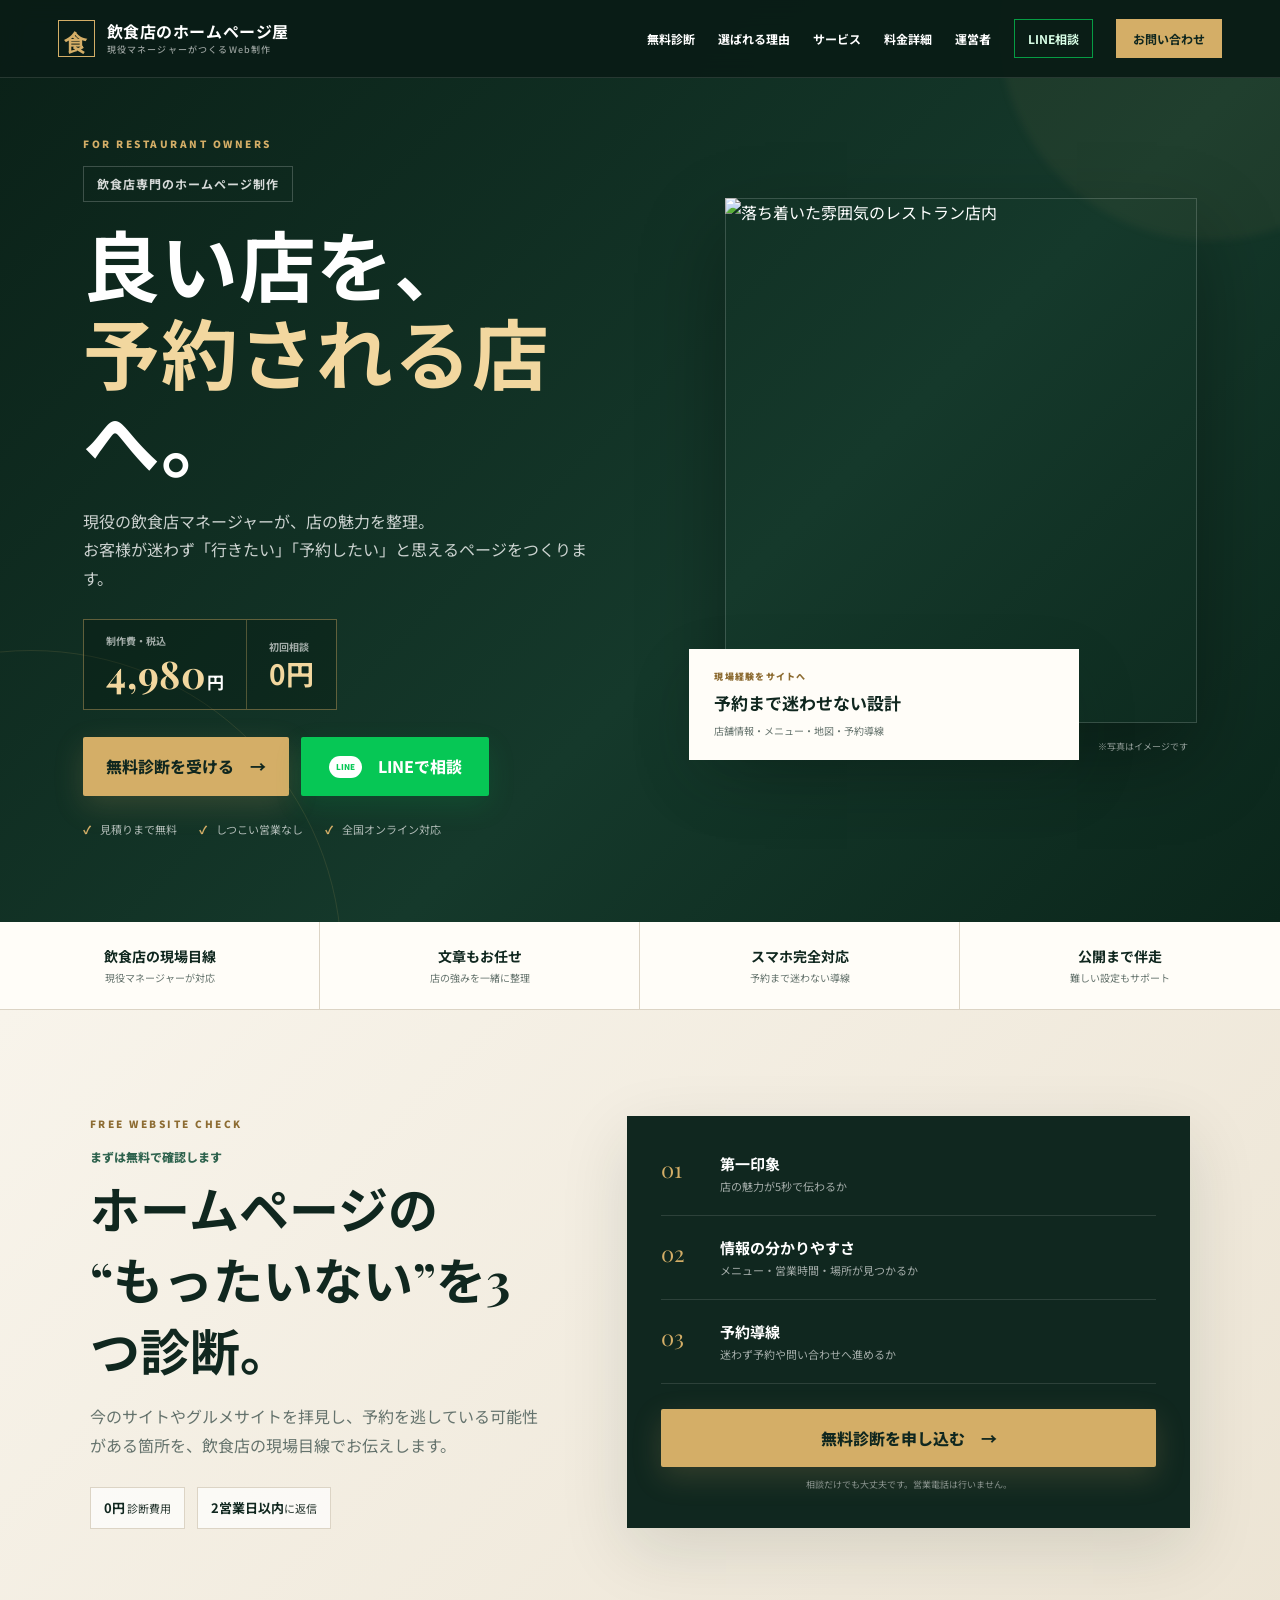
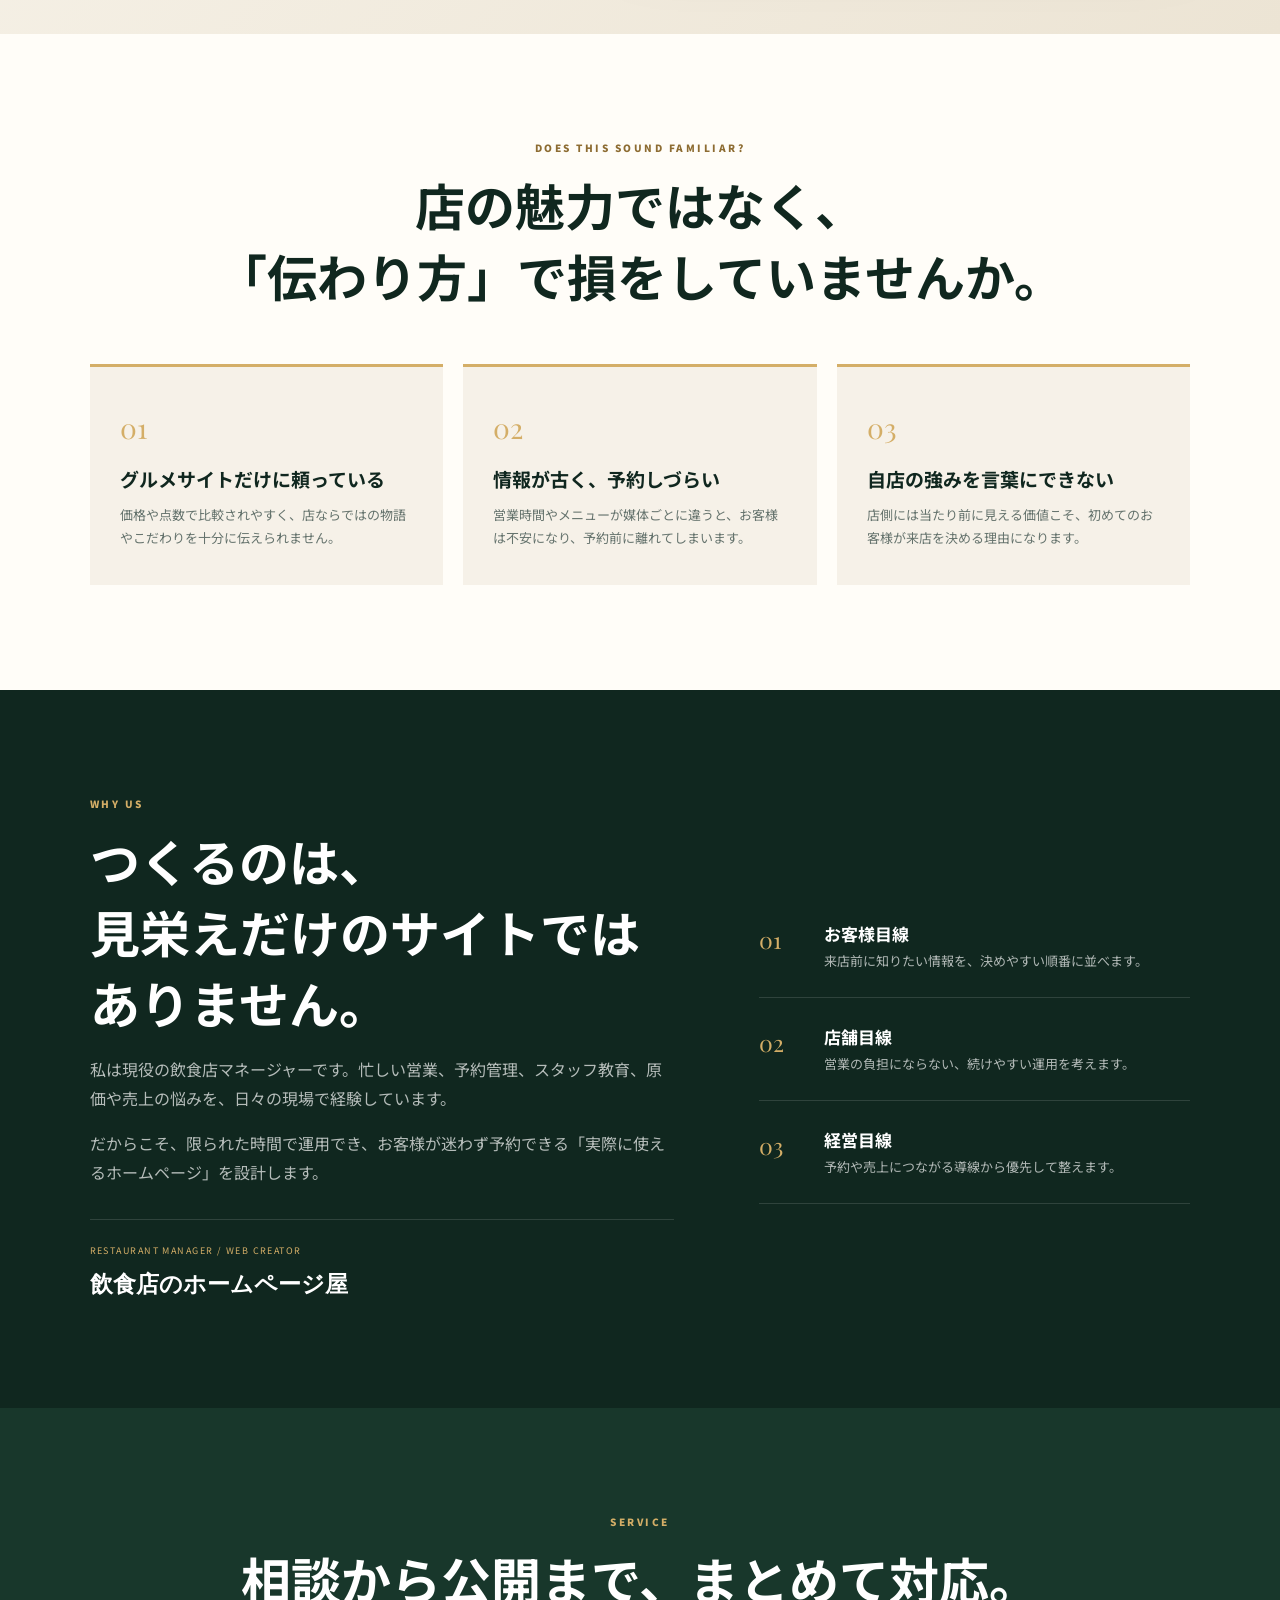
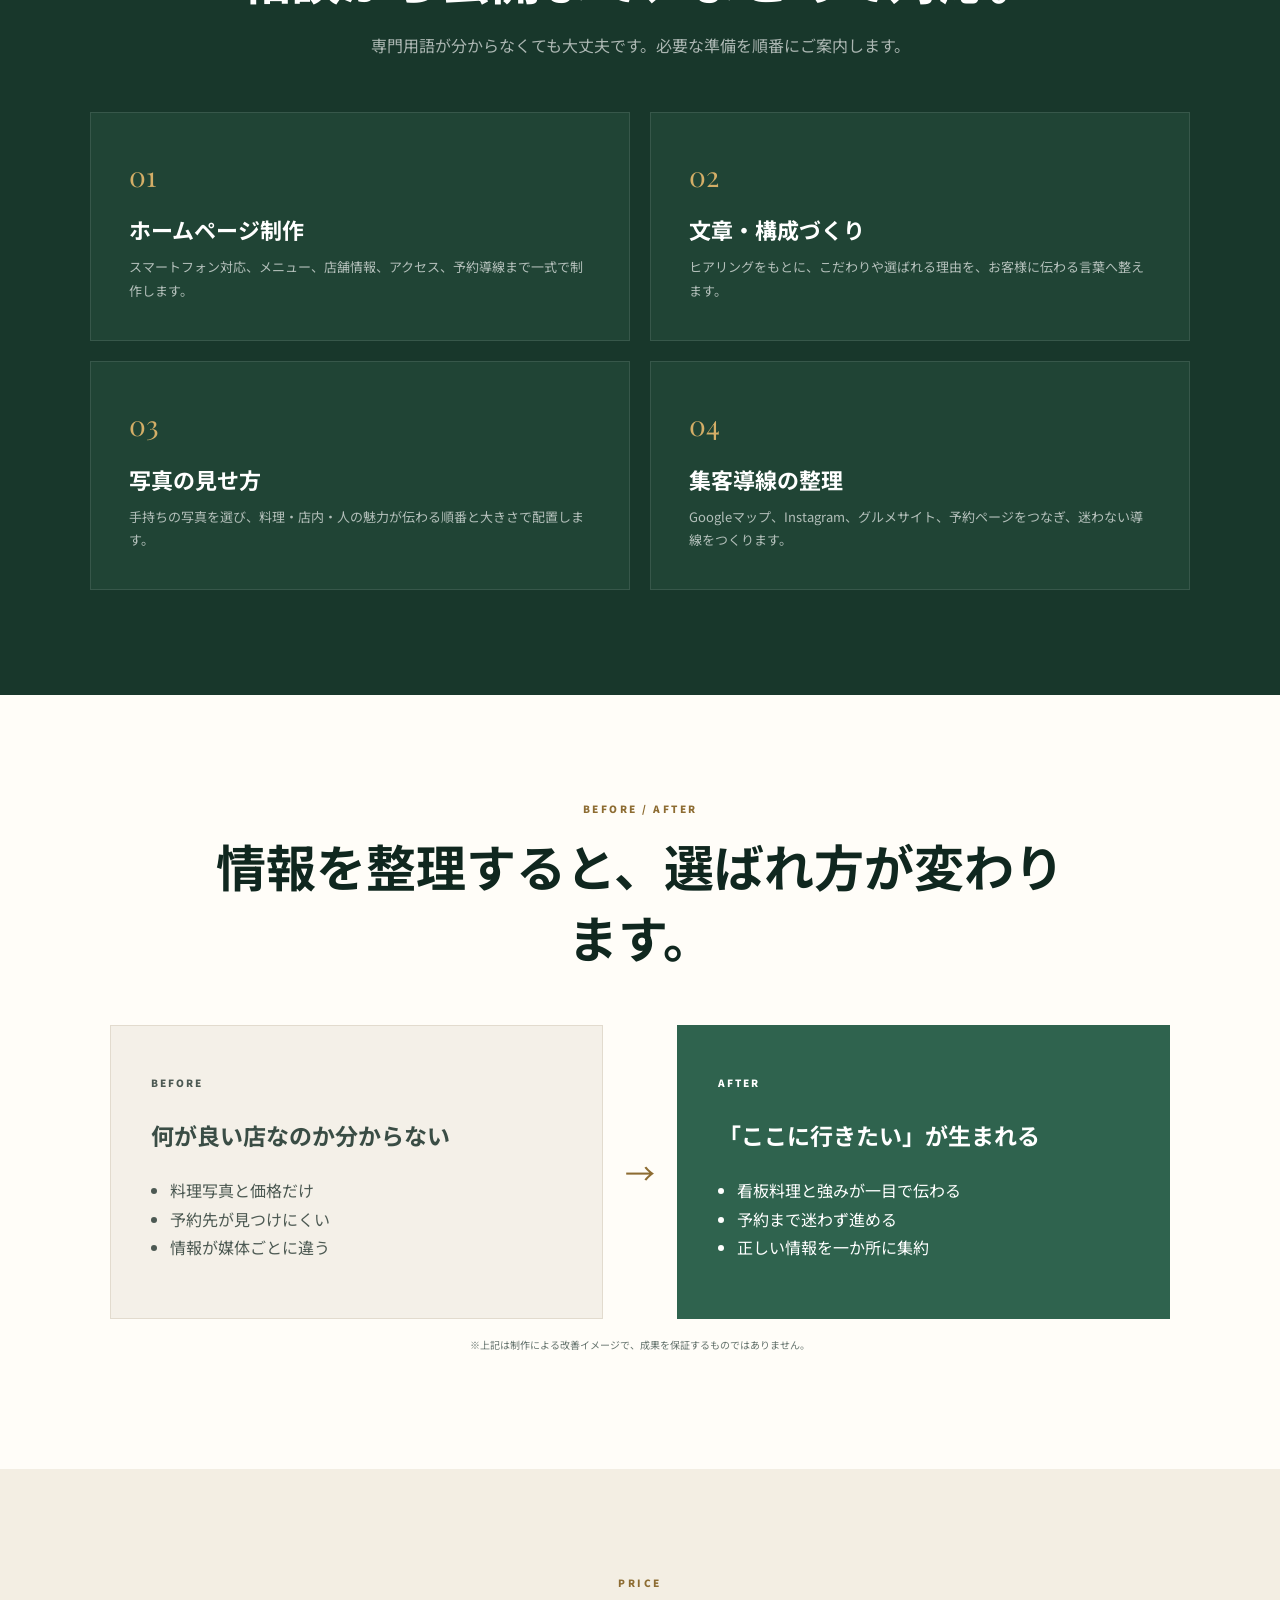
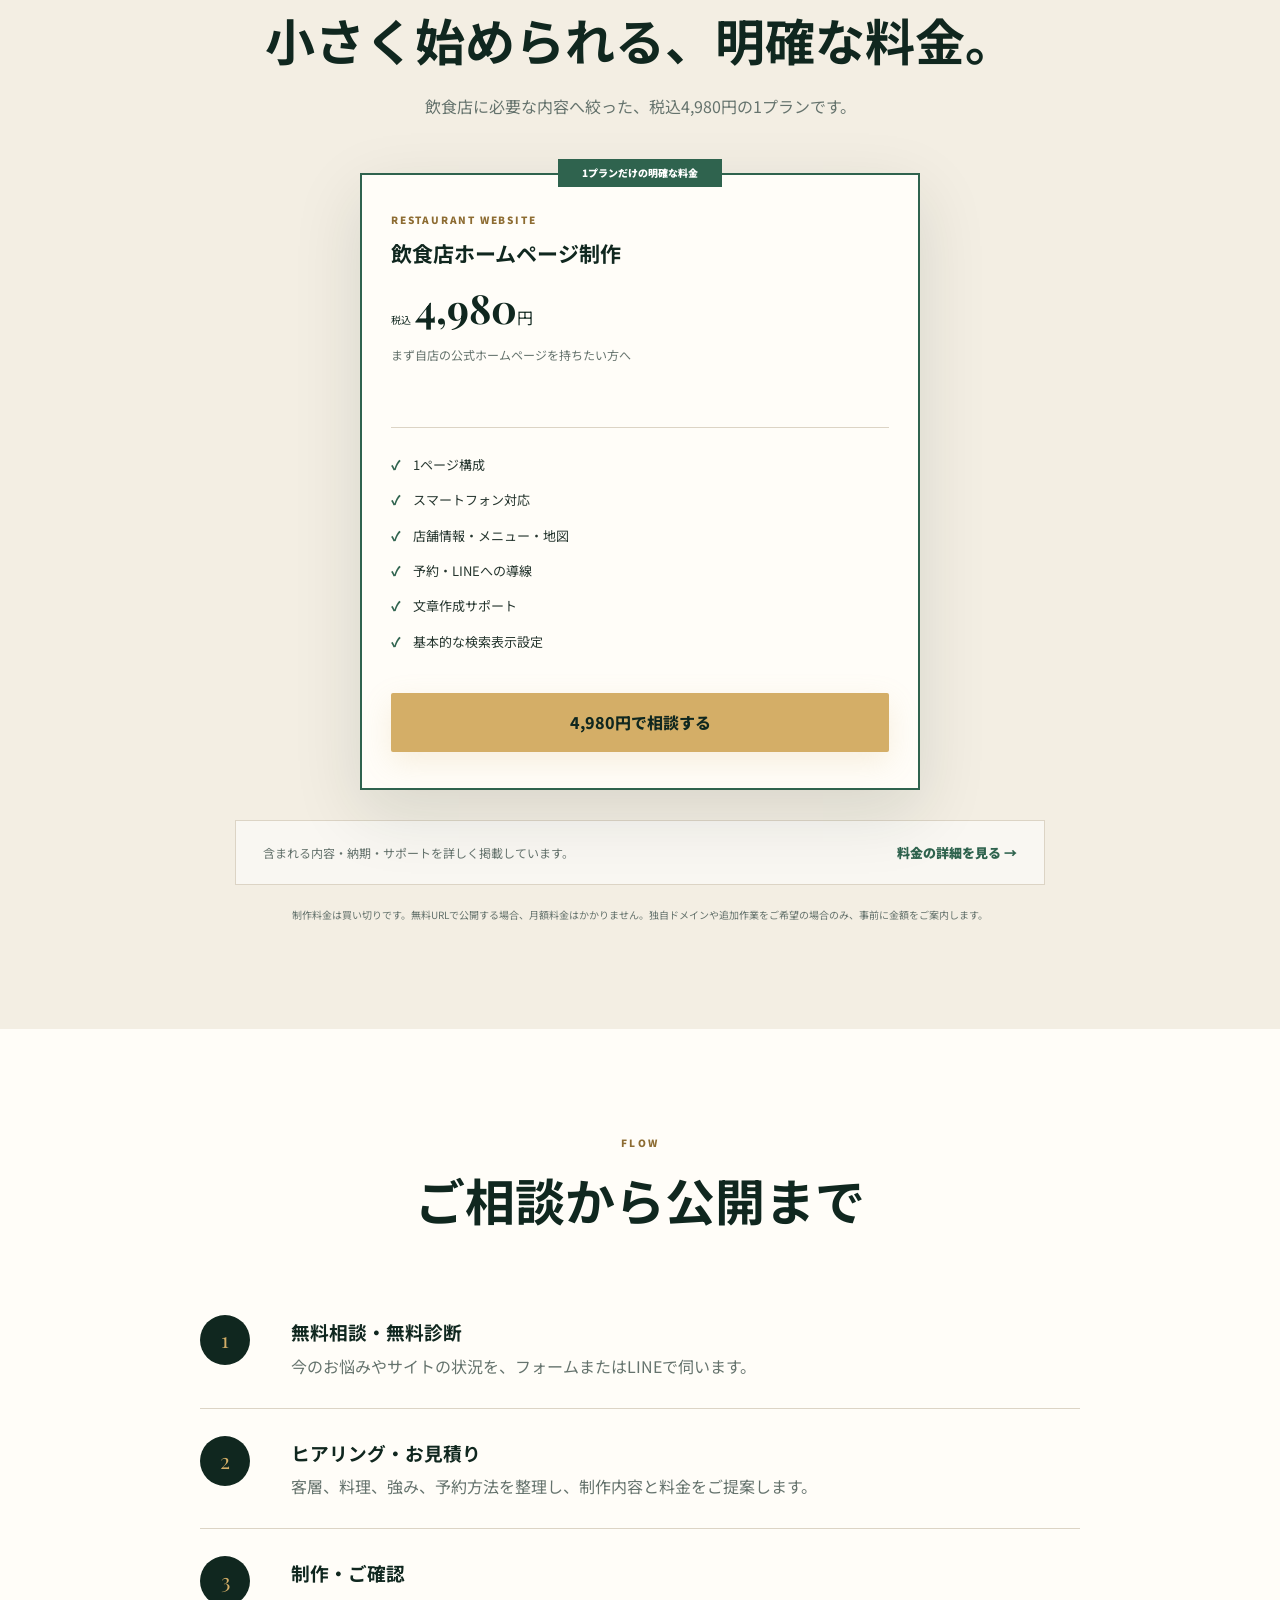
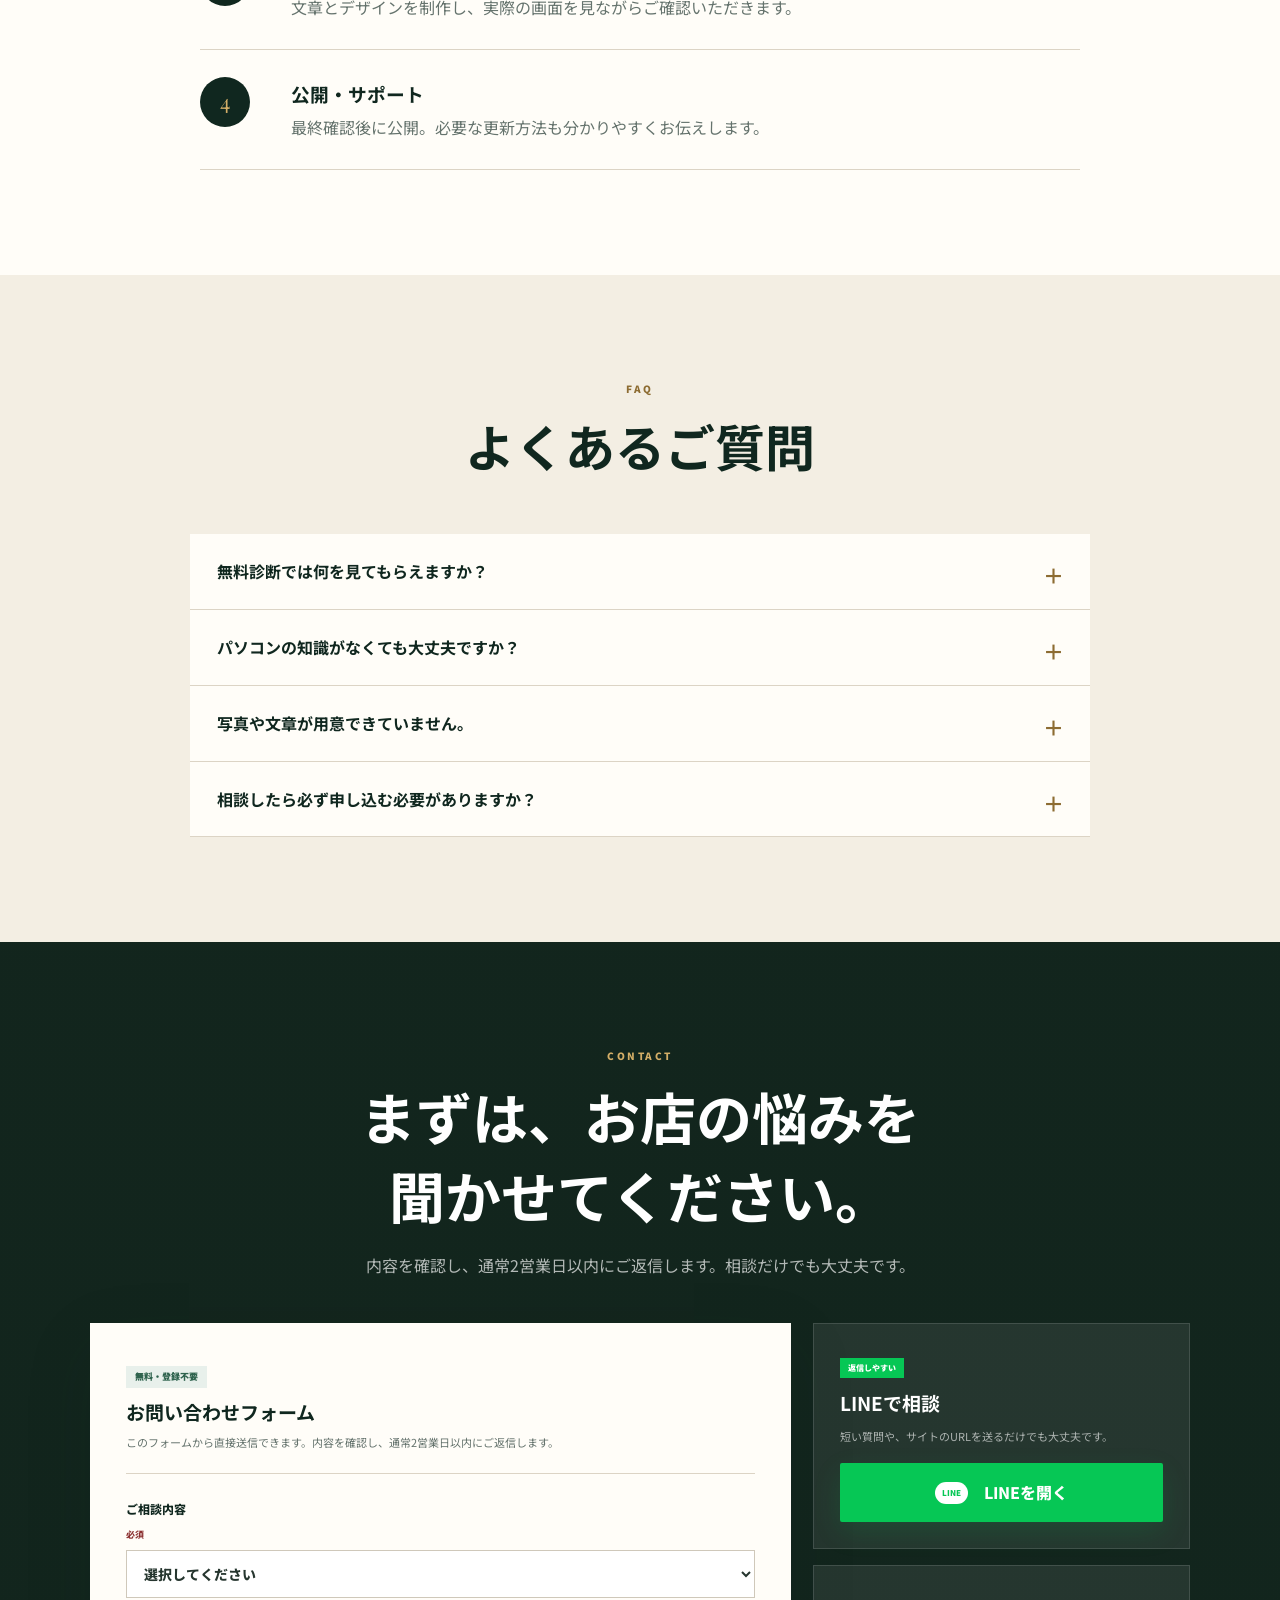
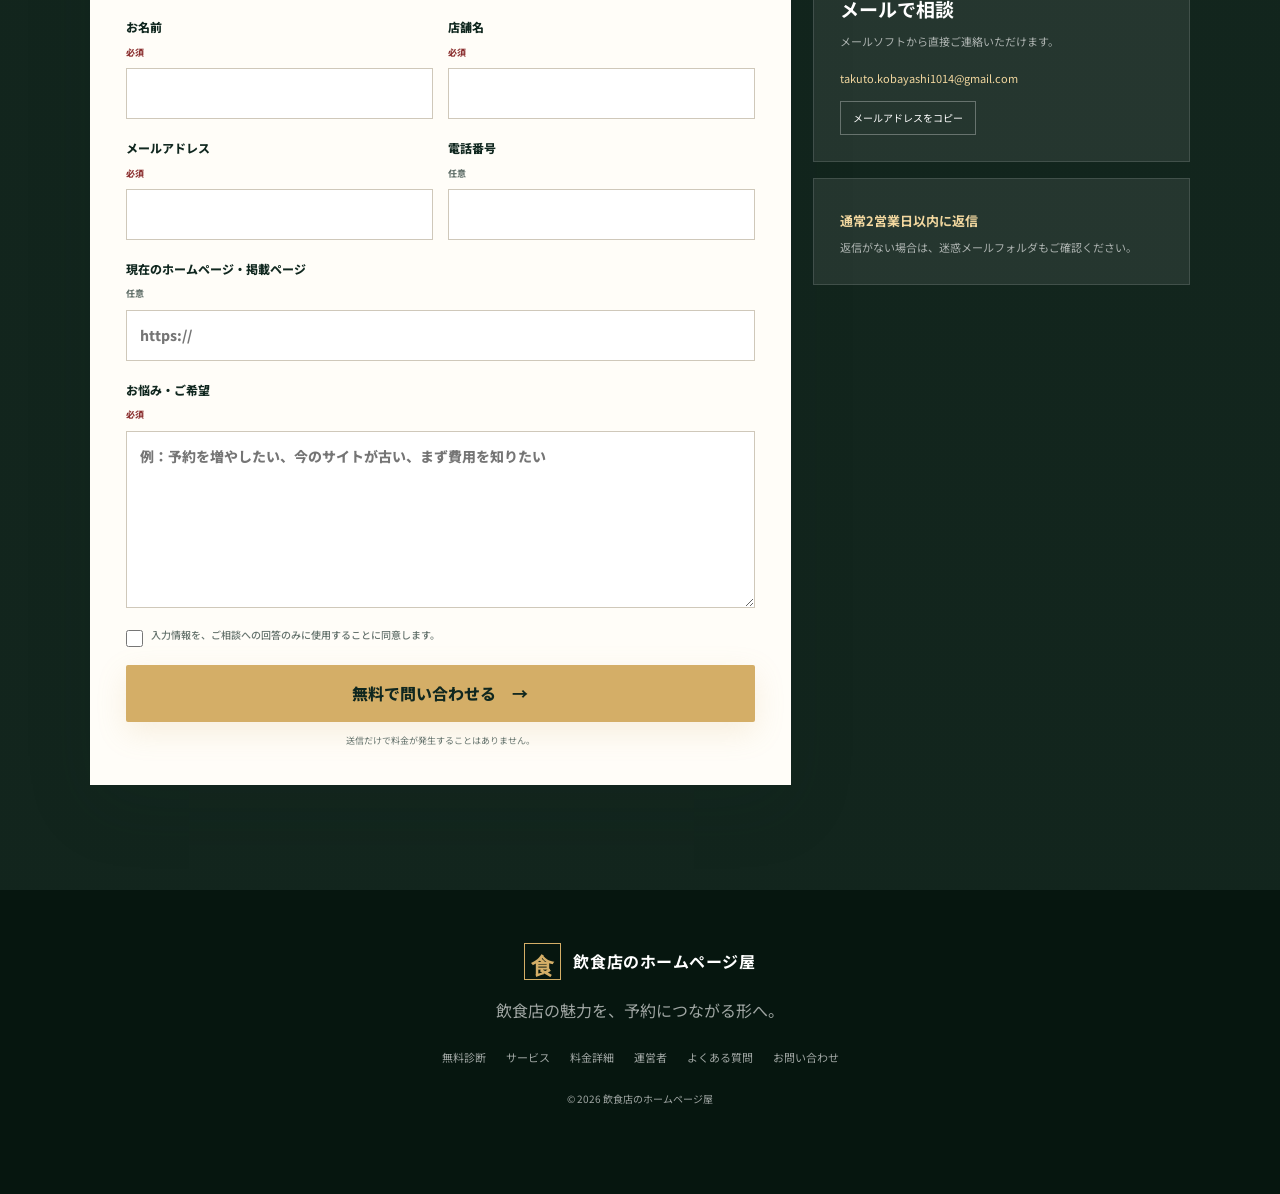
==== index.html @ e9e266e7 "Add files via upload" ====
<!doctype html>
<html lang="ja">
<head>
  <meta charset="utf-8">
  <meta name="viewport" content="width=device-width, initial-scale=1">
  <meta name="theme-color" content="#10271f">
  <meta name="description" content="飲食店専門のホームページ制作。現役の飲食店マネージャーが、予約・来店につながる1ページを税込4,980円で制作します。無料ホームページ診断・LINE相談受付中。">
  <meta property="og:type" content="website">
  <meta property="og:title" content="飲食店のホームページ屋｜現役マネージャーが制作">
  <meta property="og:description" content="良い店を、予約される店へ。現場を知る制作者が、税込4,980円で集客導線を整えます。">
  <meta property="og:url" content="https://takutokobayashi1014-code.github.io/restaurant-revival/">
  <meta property="og:locale" content="ja_JP">
  <meta name="twitter:card" content="summary_large_image">
  <link rel="canonical" href="https://takutokobayashi1014-code.github.io/restaurant-revival/">
  <title>飲食店のホームページ屋｜現役マネージャーが制作</title>
  <link rel="preconnect" href="https://fonts.googleapis.com">
  <link rel="preconnect" href="https://fonts.gstatic.com" crossorigin>
  <link href="https://fonts.googleapis.com/css2?family=Noto+Sans+JP:wght@400;500;600;700;800;900&family=Playfair+Display:wght@600;700&display=swap" rel="stylesheet">
  <link rel="stylesheet" href="style.css">
  <script type="application/ld+json">
  {
    "@context": "https://schema.org",
    "@type": "ProfessionalService",
    "name": "飲食店のホームページ屋",
    "url": "https://takutokobayashi1014-code.github.io/restaurant-revival/",
    "description": "飲食店専門のホームページ制作サービス",
    "areaServed": "JP",
    "email": "takuto.kobayashi1014@gmail.com",
    "priceRange": "¥4,980"
  }
  </script>
</head>
<body>
  <a class="skip-link" href="#main">本文へ移動</a>

  <header class="site-header">
    <a class="logo" href="#top" aria-label="飲食店のホームページ屋 トップへ">
      <span class="logo-mark" aria-hidden="true">食</span>
      <span class="logo-text">飲食店のホームページ屋<small>現役マネージャーがつくるWeb制作</small></span>
    </a>
    <button class="menu-button" type="button" aria-label="メニューを開く" aria-expanded="false" aria-controls="global-nav">
      <span></span><span></span><span></span>
    </button>
    <nav class="nav" id="global-nav" aria-label="メインメニュー">
      <a href="#diagnosis">無料診断</a>
      <a href="#reason">選ばれる理由</a>
      <a href="#service">サービス</a>
      <a href="pricing.html">料金詳細</a>
      <a href="about.html">運営者</a>
      <a class="nav-line" href="https://line.me/ti/p/TPjOwnfobh" target="_blank" rel="noopener noreferrer">LINE相談</a>
      <a class="nav-cta" href="#contact">お問い合わせ</a>
    </nav>
  </header>

  <main id="main">
    <section class="hero" id="top">
      <div class="hero-grid">
        <div class="hero-content reveal">
          <p class="eyebrow">FOR RESTAURANT OWNERS</p>
          <p class="hero-label">飲食店専門のホームページ制作</p>
          <h1>良い店を、<br><em>予約される店</em>へ。</h1>
          <p class="hero-copy">現役の飲食店マネージャーが、店の魅力を整理。<br class="pc-only">お客様が迷わず「行きたい」「予約したい」と思えるページをつくります。</p>

          <div class="hero-offer" aria-label="料金と相談料">
            <div class="hero-price">
              <span>制作費・税込</span>
              <strong><b>4,980</b>円</strong>
            </div>
            <div class="hero-consult">
              <span>初回相談</span>
              <strong>0円</strong>
            </div>
          </div>

          <div class="hero-actions">
            <a class="button primary button-diagnosis" href="#diagnosis">無料診断を受ける <span aria-hidden="true">→</span></a>
            <a class="button line-button" href="https://line.me/ti/p/TPjOwnfobh" target="_blank" rel="noopener noreferrer"><span class="line-dot" aria-hidden="true">LINE</span> LINEで相談</a>
          </div>
          <ul class="hero-points" aria-label="安心して相談できる理由">
            <li>見積りまで無料</li>
            <li>しつこい営業なし</li>
            <li>全国オンライン対応</li>
          </ul>
        </div>

        <div class="hero-visual reveal">
          <div class="hero-image-frame">
            <img src="https://images.unsplash.com/photo-1517248135467-4c7edcad34c4?auto=format&fit=crop&w=1600&q=88" alt="落ち着いた雰囲気のレストラン店内" fetchpriority="high">
          </div>
          <div class="visual-card">
            <span>現場経験をサイトへ</span>
            <strong>予約まで迷わせない設計</strong>
            <small>店舗情報・メニュー・地図・予約導線</small>
          </div>
          <p class="image-note">※写真はイメージです</p>
        </div>
      </div>
    </section>

    <section class="trust-strip" aria-label="サービス概要">
      <p><strong>飲食店の現場目線</strong><span>現役マネージャーが対応</span></p>
      <p><strong>文章もお任せ</strong><span>店の強みを一緒に整理</span></p>
      <p><strong>スマホ完全対応</strong><span>予約まで迷わない導線</span></p>
      <p><strong>公開まで伴走</strong><span>難しい設定もサポート</span></p>
    </section>

    <section class="section diagnosis" id="diagnosis">
      <div class="diagnosis-inner">
        <div class="diagnosis-copy reveal">
          <p class="eyebrow dark">FREE WEBSITE CHECK</p>
          <p class="section-kicker">まずは無料で確認します</p>
          <h2>ホームページの<br>“もったいない”を3つ診断。</h2>
          <p>今のサイトやグルメサイトを拝見し、予約を逃している可能性がある箇所を、飲食店の現場目線でお伝えします。</p>
          <div class="diagnosis-meta">
            <span><strong>0円</strong> 診断費用</span>
            <span><strong>2営業日以内</strong>に返信</span>
          </div>
        </div>
        <div class="diagnosis-panel reveal">
          <ol>
            <li><span>01</span><div><strong>第一印象</strong><p>店の魅力が5秒で伝わるか</p></div></li>
            <li><span>02</span><div><strong>情報の分かりやすさ</strong><p>メニュー・営業時間・場所が見つかるか</p></div></li>
            <li><span>03</span><div><strong>予約導線</strong><p>迷わず予約や問い合わせへ進めるか</p></div></li>
          </ol>
          <a class="button primary wide" href="#contact" data-inquiry-type="無料ホームページ診断">無料診断を申し込む <span aria-hidden="true">→</span></a>
          <p class="micro-copy">相談だけでも大丈夫です。営業電話は行いません。</p>
        </div>
      </div>
    </section>

    <section class="section problem" id="problem">
      <div class="section-heading reveal">
        <p class="eyebrow dark">DOES THIS SOUND FAMILIAR?</p>
        <h2>店の魅力ではなく、<br>「伝わり方」で損をしていませんか。</h2>
      </div>
      <div class="problem-grid">
        <article class="problem-card reveal">
          <span class="card-number">01</span>
          <h3>グルメサイトだけに頼っている</h3>
          <p>価格や点数で比較されやすく、店ならではの物語やこだわりを十分に伝えられません。</p>
        </article>
        <article class="problem-card reveal">
          <span class="card-number">02</span>
          <h3>情報が古く、予約しづらい</h3>
          <p>営業時間やメニューが媒体ごとに違うと、お客様は不安になり、予約前に離れてしまいます。</p>
        </article>
        <article class="problem-card reveal">
          <span class="card-number">03</span>
          <h3>自店の強みを言葉にできない</h3>
          <p>店側には当たり前に見える価値こそ、初めてのお客様が来店を決める理由になります。</p>
        </article>
      </div>
    </section>

    <section class="section reason" id="reason">
      <div class="reason-inner">
        <div class="reason-copy reveal">
          <p class="eyebrow">WHY US</p>
          <h2>つくるのは、<br>見栄えだけのサイトではありません。</h2>
          <p>私は現役の飲食店マネージャーです。忙しい営業、予約管理、スタッフ教育、原価や売上の悩みを、日々の現場で経験しています。</p>
          <p>だからこそ、限られた時間で運用でき、お客様が迷わず予約できる「実際に使えるホームページ」を設計します。</p>
          <div class="reason-sign">
            <span>RESTAURANT MANAGER / WEB CREATOR</span>
            <strong>飲食店のホームページ屋</strong>
          </div>
        </div>
        <div class="reason-list reveal">
          <div><span>01</span><p><strong>お客様目線</strong>来店前に知りたい情報を、決めやすい順番に並べます。</p></div>
          <div><span>02</span><p><strong>店舗目線</strong>営業の負担にならない、続けやすい運用を考えます。</p></div>
          <div><span>03</span><p><strong>経営目線</strong>予約や売上につながる導線から優先して整えます。</p></div>
        </div>
      </div>
    </section>

    <section class="section service" id="service">
      <div class="section-heading reveal">
        <p class="eyebrow">SERVICE</p>
        <h2>相談から公開まで、まとめて対応。</h2>
        <p>専門用語が分からなくても大丈夫です。必要な準備を順番にご案内します。</p>
      </div>
      <div class="service-grid">
        <article class="service-card reveal">
          <span>01</span><h3>ホームページ制作</h3>
          <p>スマートフォン対応、メニュー、店舗情報、アクセス、予約導線まで一式で制作します。</p>
        </article>
        <article class="service-card reveal">
          <span>02</span><h3>文章・構成づくり</h3>
          <p>ヒアリングをもとに、こだわりや選ばれる理由を、お客様に伝わる言葉へ整えます。</p>
        </article>
        <article class="service-card reveal">
          <span>03</span><h3>写真の見せ方</h3>
          <p>手持ちの写真を選び、料理・店内・人の魅力が伝わる順番と大きさで配置します。</p>
        </article>
        <article class="service-card reveal">
          <span>04</span><h3>集客導線の整理</h3>
          <p>Googleマップ、Instagram、グルメサイト、予約ページをつなぎ、迷わない導線をつくります。</p>
        </article>
      </div>
    </section>

    <section class="section outcome">
      <div class="section-heading reveal">
        <p class="eyebrow dark">BEFORE / AFTER</p>
        <h2>情報を整理すると、選ばれ方が変わります。</h2>
      </div>
      <div class="case-panel reveal">
        <div class="case-side before">
          <span>BEFORE</span>
          <h3>何が良い店なのか分からない</h3>
          <ul>
            <li>料理写真と価格だけ</li>
            <li>予約先が見つけにくい</li>
            <li>情報が媒体ごとに違う</li>
          </ul>
        </div>
        <div class="case-arrow" aria-hidden="true">→</div>
        <div class="case-side after">
          <span>AFTER</span>
          <h3>「ここに行きたい」が生まれる</h3>
          <ul>
            <li>看板料理と強みが一目で伝わる</li>
            <li>予約まで迷わず進める</li>
            <li>正しい情報を一か所に集約</li>
          </ul>
        </div>
      </div>
      <p class="case-note">※上記は制作による改善イメージで、成果を保証するものではありません。</p>
    </section>

    <section class="section price" id="price">
      <div class="section-heading reveal">
        <p class="eyebrow dark">PRICE</p>
        <h2>小さく始められる、明確な料金。</h2>
        <p>飲食店に必要な内容へ絞った、税込4,980円の1プランです。</p>
      </div>
      <div class="price-grid single">
        <article class="price-card featured reveal">
          <p class="recommend">1プランだけの明確な料金</p>
          <p class="plan-name">RESTAURANT WEBSITE</p>
          <h3>飲食店ホームページ制作</h3>
          <p class="amount"><span>税込</span><strong>4,980</strong>円</p>
          <p class="plan-lead">まず自店の公式ホームページを持ちたい方へ</p>
          <ul>
            <li>1ページ構成</li>
            <li>スマートフォン対応</li>
            <li>店舗情報・メニュー・地図</li>
            <li>予約・LINEへの導線</li>
            <li>文章作成サポート</li>
            <li>基本的な検索表示設定</li>
          </ul>
          <a class="button primary" href="#contact" data-inquiry-type="4,980円ホームページ制作">4,980円で相談する</a>
        </article>
      </div>
      <div class="price-more reveal">
        <p>含まれる内容・納期・サポートを詳しく掲載しています。</p>
        <a class="text-link" href="pricing.html">料金の詳細を見る <span aria-hidden="true">→</span></a>
      </div>
      <p class="price-note">制作料金は買い切りです。無料URLで公開する場合、月額料金はかかりません。独自ドメインや追加作業をご希望の場合のみ、事前に金額をご案内します。</p>
    </section>

    <section class="section flow" id="flow">
      <div class="section-heading reveal">
        <p class="eyebrow dark">FLOW</p>
        <h2>ご相談から公開まで</h2>
      </div>
      <ol class="flow-list">
        <li class="reveal"><span>1</span><div><h3>無料相談・無料診断</h3><p>今のお悩みやサイトの状況を、フォームまたはLINEで伺います。</p></div></li>
        <li class="reveal"><span>2</span><div><h3>ヒアリング・お見積り</h3><p>客層、料理、強み、予約方法を整理し、制作内容と料金をご提案します。</p></div></li>
        <li class="reveal"><span>3</span><div><h3>制作・ご確認</h3><p>文章とデザインを制作し、実際の画面を見ながらご確認いただきます。</p></div></li>
        <li class="reveal"><span>4</span><div><h3>公開・サポート</h3><p>最終確認後に公開。必要な更新方法も分かりやすくお伝えします。</p></div></li>
      </ol>
    </section>

    <section class="section faq" id="faq">
      <div class="section-heading reveal">
        <p class="eyebrow dark">FAQ</p>
        <h2>よくあるご質問</h2>
      </div>
      <div class="faq-list">
        <details class="reveal"><summary>無料診断では何を見てもらえますか？</summary><p>現在のホームページやグルメサイトを拝見し、第一印象・情報の分かりやすさ・予約導線の3点を確認します。</p></details>
        <details class="reveal"><summary>パソコンの知識がなくても大丈夫ですか？</summary><p>はい。専門用語をできるだけ使わず、必要な準備や確認事項を順番にご案内します。</p></details>
        <details class="reveal"><summary>写真や文章が用意できていません。</summary><p>手持ち写真の選定や文章作成もサポートします。撮影が必要な場合は、撮るべき写真を具体的にお伝えします。</p></details>
        <details class="reveal"><summary>相談したら必ず申し込む必要がありますか？</summary><p>いいえ。相談・診断・お見積りは無料です。内容に納得された場合だけお申し込みください。</p></details>
      </div>
    </section>

    <section class="contact section" id="contact">
      <div class="contact-heading reveal">
        <p class="eyebrow">CONTACT</p>
        <h2>まずは、お店の悩みを<br>聞かせてください。</h2>
        <p>内容を確認し、通常2営業日以内にご返信します。相談だけでも大丈夫です。</p>
      </div>

      <div class="contact-layout">
        <div class="contact-form-wrap reveal">
          <div class="form-intro">
            <span>無料・登録不要</span>
            <h3>お問い合わせフォーム</h3>
            <p>このフォームから直接送信できます。内容を確認し、通常2営業日以内にご返信します。</p>
          </div>
          <div class="form-status form-status-success" id="form-success" role="status" aria-live="polite" hidden tabindex="-1">
            <strong>お問い合わせを受け付けました</strong>
            <p>送信ありがとうございます。内容を確認し、通常2営業日以内にご返信します。</p>
          </div>
          <div class="form-status form-status-error" id="form-error" role="alert" hidden tabindex="-1">
            <strong>送信できませんでした</strong>
            <p>入力内容をご確認のうえ、もう一度お試しいただくか、LINEからお問い合わせください。</p>
          </div>
          <form class="contact-form" id="contact-form" action="https://script.google.com/macros/s/AKfycbyhQv-Am6j3cVaAiNpXdx0MJOYY6RMJ2uU4JSGjEcpUDFoki1O1_Mtcds2eBOFsH3YlBA/exec" method="post">
            <div class="form-honeypot" aria-hidden="true">
              <label>この欄は入力しないでください
                <input type="text" name="website" tabindex="-1" autocomplete="off">
              </label>
            </div>
            <div class="form-row">
              <label>ご相談内容 <span>必須</span>
                <select id="inquiry-type" name="ご相談内容" required>
                  <option value="">選択してください</option>
                  <option value="無料ホームページ診断">無料ホームページ診断</option>
                  <option value="4,980円ホームページ制作">4,980円ホームページ制作</option>
                  <option value="まずは相談したい">まずは相談したい</option>
                </select>
              </label>
            </div>
            <div class="form-columns">
              <label>お名前 <span>必須</span>
                <input type="text" name="お名前" autocomplete="name" maxlength="80" required>
              </label>
              <label>店舗名 <span>必須</span>
                <input type="text" name="店舗名" autocomplete="organization" maxlength="100" required>
              </label>
            </div>
            <div class="form-columns">
              <label>メールアドレス <span>必須</span>
                <input type="email" name="email" autocomplete="email" maxlength="150" required>
              </label>
              <label>電話番号 <small>任意</small>
                <input type="tel" name="電話番号" autocomplete="tel" maxlength="30">
              </label>
            </div>
            <label>現在のホームページ・掲載ページ <small>任意</small>
              <input type="url" name="現在のURL" inputmode="url" placeholder="https://" maxlength="300">
            </label>
            <label>お悩み・ご希望 <span>必須</span>
              <textarea name="お悩み・ご希望" rows="6" maxlength="1200" placeholder="例：予約を増やしたい、今のサイトが古い、まず費用を知りたい" required></textarea>
            </label>
            <label class="consent">
              <input type="checkbox" required>
              <span>入力情報を、ご相談への回答のみに使用することに同意します。</span>
            </label>
            <button class="button primary wide submit-button" type="submit">無料で問い合わせる <span aria-hidden="true">→</span></button>
            <p class="form-note">送信だけで料金が発生することはありません。</p>
          </form>
          <noscript>
            <p class="noscript-note">フォームを利用するにはJavaScriptが必要です。LINE、または takuto.kobayashi1014@gmail.com へ直接ご連絡ください。</p>
          </noscript>
        </div>

        <aside class="contact-options reveal" aria-label="その他の相談方法">
          <div class="contact-option line-option">
            <span class="option-label">返信しやすい</span>
            <h3>LINEで相談</h3>
            <p>短い質問や、サイトのURLを送るだけでも大丈夫です。</p>
            <a class="button line-button wide" href="https://line.me/ti/p/TPjOwnfobh" target="_blank" rel="noopener noreferrer"><span class="line-dot" aria-hidden="true">LINE</span> LINEを開く</a>
          </div>
          <div class="contact-option">
            <h3>メールで相談</h3>
            <p>メールソフトから直接ご連絡いただけます。</p>
            <a class="email-link" href="mailto:takuto.kobayashi1014@gmail.com?subject=Restaurant%20Revival%E3%81%B8%E3%81%AE%E7%84%A1%E6%96%99%E7%9B%B8%E8%AB%87">takuto.kobayashi1014@gmail.com</a>
            <button class="copy-button" type="button" data-copy="takuto.kobayashi1014@gmail.com">メールアドレスをコピー</button>
          </div>
          <div class="response-note">
            <strong>通常2営業日以内に返信</strong>
            <p>返信がない場合は、迷惑メールフォルダもご確認ください。</p>
          </div>
        </aside>
      </div>
    </section>
  </main>

  <footer>
    <a class="logo footer-logo" href="#top">
      <span class="logo-mark" aria-hidden="true">食</span>
      <span>飲食店のホームページ屋</span>
    </a>
    <p>飲食店の魅力を、予約につながる形へ。</p>
    <div class="footer-links">
      <a href="#diagnosis">無料診断</a>
      <a href="#service">サービス</a>
      <a href="pricing.html">料金詳細</a>
      <a href="about.html">運営者</a>
      <a href="#faq">よくある質問</a>
      <a href="#contact">お問い合わせ</a>
    </div>
    <p class="copyright">© 2026 飲食店のホームページ屋</p>
  </footer>

  <div class="mobile-actions" aria-label="お問い合わせ">
    <a class="mobile-diagnosis" href="#contact" data-inquiry-type="無料ホームページ診断">無料診断</a>
    <a class="mobile-line" href="https://line.me/ti/p/TPjOwnfobh" target="_blank" rel="noopener noreferrer">LINE相談</a>
  </div>

  <script src="script.js?v=3"></script>
</body>
</html>
---- style.css ----
*{box-sizing:border-box}
:root{
  --ink:#10271f;
  --ink-2:#18372b;
  --green:#2f634e;
  --green-light:#e8f0eb;
  --line-green:#06c755;
  --gold:#d4ae67;
  --gold-light:#f2d79f;
  --gold-dark:#8d6c32;
  --cream:#f3eee3;
  --paper:#fffdf8;
  --white:#fff;
  --text:#26362f;
  --muted:#65736d;
  --line:#dcd4c5;
  --error:#8b2f2f;
  --shadow:0 22px 65px rgba(16,39,31,.12);
  --shadow-small:0 12px 32px rgba(16,39,31,.09);
}
html{scroll-behavior:smooth;scroll-padding-top:82px}
body{margin:0;font-family:"Noto Sans JP",sans-serif;color:var(--text);background:var(--cream);line-height:1.8;-webkit-font-smoothing:antialiased}
body.menu-open{overflow:hidden}
a{color:inherit;text-decoration:none}
button,input,select,textarea{font:inherit}
img{display:block;max-width:100%}
.skip-link{position:fixed;left:12px;top:-80px;background:#fff;color:#111;padding:10px 16px;z-index:2000}
.skip-link:focus{top:12px}

.site-header{position:fixed;inset:0 0 auto;height:78px;display:flex;align-items:center;justify-content:space-between;padding:0 4.5%;background:rgba(10,29,22,.96);backdrop-filter:blur(12px);color:#fff;z-index:1000;border-bottom:1px solid rgba(255,255,255,.12)}
.logo{display:flex;align-items:center;gap:12px;font-weight:700;letter-spacing:.035em}
.logo-mark{display:grid;place-items:center;width:37px;height:37px;border:1px solid var(--gold);color:var(--gold);font-family:"Playfair Display",serif;font-size:23px}
.logo-text{display:flex;flex-direction:column;line-height:1.25}
.logo-text small{margin-top:3px;color:rgba(255,255,255,.57);font-size:9px;font-weight:500;letter-spacing:.13em}
.nav{display:flex;align-items:center;gap:23px;font-size:12px;font-weight:700}
.nav a{transition:.2s}
.nav a:hover,.nav a:focus-visible,.nav a[aria-current="page"]{color:var(--gold)}
.nav-line{padding:8px 13px;border:1px solid rgba(6,199,85,.75);color:#d9ffe7}
.nav-cta{padding:9px 17px;background:var(--gold);color:var(--ink)!important}
.menu-button{display:none;width:44px;height:44px;padding:10px;background:none;border:0}
.menu-button span{display:block;height:2px;background:#fff;margin:5px 0;transition:.25s}

.hero{position:relative;min-height:785px;display:flex;align-items:center;padding:135px 6.5% 82px;color:#fff;overflow:hidden;background:linear-gradient(135deg,#0a2017 0%,#15392b 60%,#0b261b 100%)}
.hero::before{content:"";position:absolute;width:620px;height:620px;border:1px solid rgba(212,174,103,.13);border-radius:50%;left:-280px;bottom:-350px}
.hero::after{content:"";position:absolute;width:420px;height:420px;border-radius:50%;right:-140px;top:-180px;background:rgba(212,174,103,.06);filter:blur(4px)}
.hero-grid{position:relative;z-index:2;width:100%;max-width:1260px;margin:auto;display:grid;grid-template-columns:1.02fr .98fr;gap:7%;align-items:center}
.hero-content{max-width:650px}
.eyebrow{margin:0 0 13px;color:var(--gold);font-size:10px;font-weight:900;letter-spacing:.25em}
.eyebrow.dark{color:var(--gold-dark)}
.hero-label{display:inline-flex;margin:0 0 18px;padding:6px 13px;border:1px solid rgba(255,255,255,.2);color:rgba(255,255,255,.83);font-size:12px;font-weight:700;letter-spacing:.08em}
.hero h1{margin:0 0 22px;font-family:"Playfair Display","Noto Sans JP",serif;font-size:clamp(52px,6vw,84px);line-height:1.15;letter-spacing:.01em}
.hero h1 em{font-style:normal;color:var(--gold-light)}
.hero-copy{margin:0;font-size:16px;color:rgba(255,255,255,.79)}
.hero-offer{display:flex;align-items:stretch;width:max-content;max-width:100%;margin-top:26px;border:1px solid rgba(212,174,103,.42);background:rgba(2,16,10,.28)}
.hero-price,.hero-consult{display:flex;flex-direction:column;justify-content:center;padding:12px 22px}
.hero-price{border-right:1px solid rgba(212,174,103,.35)}
.hero-offer span{color:rgba(255,255,255,.62);font-size:10px;font-weight:700}
.hero-offer strong{color:#fff;line-height:1.25}
.hero-price strong{font-size:17px}
.hero-price b{color:var(--gold-light);font-family:"Playfair Display",serif;font-size:38px;letter-spacing:.02em}
.hero-consult strong{color:var(--gold-light);font-size:28px}
.hero-actions{display:flex;gap:12px;margin-top:27px;flex-wrap:wrap}
.hero-actions.centered{justify-content:center}
.button{display:inline-flex;align-items:center;justify-content:center;gap:16px;min-width:188px;padding:14px 22px;border:1px solid transparent;border-radius:2px;font-weight:800;cursor:pointer;transition:transform .22s,background .22s,color .22s,filter .22s,box-shadow .22s}
.button:hover{transform:translateY(-2px)}
.button:focus-visible{outline:3px solid #fff;outline-offset:3px}
.button.primary{background:var(--gold);color:var(--ink);box-shadow:0 10px 30px rgba(212,174,103,.18)}
.button.primary:hover{filter:brightness(1.07);box-shadow:0 13px 35px rgba(212,174,103,.25)}
.button.outline{border-color:var(--green);color:var(--green)}
.button.outline:hover{background:var(--green);color:#fff}
.button.wide{width:100%}
.line-button{background:var(--line-green);color:#fff;box-shadow:0 10px 28px rgba(6,199,85,.14)}
.line-button:hover{filter:brightness(1.04)}
.line-dot{display:grid;place-items:center;width:33px;height:22px;border-radius:12px;background:#fff;color:var(--line-green);font-size:8px;font-weight:900}
.hero-points{display:flex;gap:11px 22px;list-style:none;padding:0;margin:24px 0 0;color:rgba(255,255,255,.67);font-size:11px;flex-wrap:wrap}
.hero-points li{position:relative;padding-left:17px}
.hero-points li::before{content:"✓";position:absolute;left:0;color:var(--gold);font-weight:900}
.hero-visual{position:relative;min-width:0;padding:0 0 54px 36px}
.hero-image-frame{position:relative;height:525px;overflow:hidden;box-shadow:0 35px 80px rgba(0,0,0,.33)}
.hero-image-frame::after{content:"";position:absolute;inset:0;border:1px solid rgba(255,255,255,.17)}
.hero-image-frame img{width:100%;height:100%;object-fit:cover}
.visual-card{position:absolute;left:0;bottom:17px;width:min(390px,83%);padding:20px 25px;background:var(--paper);color:var(--ink);box-shadow:var(--shadow)}
.visual-card span,.visual-card strong,.visual-card small{display:block}
.visual-card span{color:var(--gold-dark);font-size:9px;font-weight:900;letter-spacing:.14em}
.visual-card strong{margin:3px 0;font-size:17px}
.visual-card small{color:var(--muted);font-size:10px}
.image-note{position:absolute;right:9px;bottom:22px;margin:0;color:rgba(255,255,255,.55);font-size:9px}

.trust-strip{display:grid;grid-template-columns:repeat(4,1fr);background:var(--paper);border-bottom:1px solid var(--line)}
.trust-strip p{margin:0;padding:22px 24px;text-align:center;border-right:1px solid var(--line)}
.trust-strip p:last-child{border:0}
.trust-strip strong,.trust-strip span{display:block}
.trust-strip strong{color:var(--ink);font-size:14px}
.trust-strip span{color:var(--muted);font-size:10px}

.section{padding:105px 7%}
.section-heading{max-width:870px;margin:0 auto 52px;text-align:center}
.section-heading h2,.reason h2,.diagnosis h2,.extra-costs h2{margin:0 0 16px;color:var(--ink);font-family:"Playfair Display","Noto Sans JP",serif;font-size:clamp(31px,4.2vw,50px);line-height:1.42}
.section-heading>p:last-child{color:var(--muted)}
.section-kicker{margin:0 0 5px;color:var(--green);font-size:12px;font-weight:800}

.diagnosis{background:linear-gradient(135deg,#f8f4eb 0%,#ece4d4 100%)}
.diagnosis-inner{max-width:1160px;margin:auto;display:grid;grid-template-columns:.9fr 1.1fr;gap:7%;align-items:center}
.diagnosis-copy>p:not(.eyebrow,.section-kicker){color:var(--muted)}
.diagnosis-meta{display:flex;gap:12px;margin-top:28px;flex-wrap:wrap}
.diagnosis-meta span{padding:8px 13px;background:rgba(255,255,255,.7);border:1px solid var(--line);font-size:11px}
.diagnosis-meta strong{color:var(--ink);font-size:13px}
.diagnosis-panel{padding:34px;background:var(--ink);color:#fff;box-shadow:var(--shadow)}
.diagnosis-panel ol{margin:0 0 25px;padding:0;list-style:none}
.diagnosis-panel li{display:grid;grid-template-columns:45px 1fr;gap:14px;padding:18px 0;border-bottom:1px solid rgba(255,255,255,.12)}
.diagnosis-panel li:first-child{padding-top:0}
.diagnosis-panel li>span{color:var(--gold);font-family:"Playfair Display",serif;font-size:22px}
.diagnosis-panel strong{display:block;font-size:15px}
.diagnosis-panel p{margin:0;color:rgba(255,255,255,.62);font-size:11px}
.micro-copy{margin:10px 0 0!important;text-align:center;color:rgba(255,255,255,.49)!important;font-size:9px!important}

.problem{background:var(--paper)}
.problem-grid,.service-grid,.price-grid{max-width:1180px;margin:auto;display:grid;gap:20px}
.problem-grid{grid-template-columns:repeat(3,1fr)}
.problem-card{position:relative;background:#f6f1e8;padding:36px 30px;border-top:3px solid var(--gold)}
.card-number,.service-card>span{color:var(--gold);font-family:"Playfair Display",serif;font-size:28px}
.problem-card h3,.service-card h3{margin:11px 0 9px;color:var(--ink);font-size:19px;line-height:1.55}
.problem-card p,.service-card p{margin:0;color:var(--muted);font-size:13px}

.reason{color:#fff;background:var(--ink)}
.reason-inner{max-width:1160px;margin:auto;display:grid;grid-template-columns:1.15fr .85fr;gap:85px;align-items:center}
.reason h2{color:#fff}
.reason-copy>p:not(.eyebrow){color:rgba(255,255,255,.69)}
.reason-sign{margin-top:32px;padding-top:23px;border-top:1px solid rgba(255,255,255,.13)}
.reason-sign span,.reason-sign strong{display:block}
.reason-sign span{color:var(--gold);font-size:9px;letter-spacing:.16em}
.reason-sign strong{margin-top:3px;font-family:"Playfair Display",serif;font-size:23px}
.reason-list>div{display:grid;grid-template-columns:48px 1fr;gap:17px;padding:24px 0;border-bottom:1px solid rgba(255,255,255,.13)}
.reason-list span{color:var(--gold);font-family:"Playfair Display",serif;font-size:23px}
.reason-list p{margin:0;color:rgba(255,255,255,.67);font-size:13px}
.reason-list strong{display:block;color:#fff;font-size:17px}

.service{background:#18372b;color:#fff}
.service .section-heading h2{color:#fff}
.service .section-heading>p:last-child{color:rgba(255,255,255,.64)}
.service-grid{grid-template-columns:repeat(2,1fr)}
.service-card{padding:38px;background:#204435;border:1px solid rgba(255,255,255,.1);transition:.25s}
.service-card:hover{border-color:rgba(212,174,103,.55);transform:translateY(-3px)}
.service-card h3{color:#fff;font-size:22px}
.service-card p{color:rgba(255,255,255,.66)}

.outcome{background:var(--paper)}
.case-panel{max-width:1060px;margin:auto;display:grid;grid-template-columns:1fr 74px 1fr;align-items:stretch}
.case-side{padding:40px;background:#f2eee5;border:1px solid var(--line)}
.case-side>span{font-size:10px;letter-spacing:.2em;font-weight:900}
.case-side h3{color:var(--ink);font-size:23px;line-height:1.5}
.case-side ul{padding-left:1.2em}
.before{opacity:.82}
.after{background:var(--green);color:#fff;border-color:var(--green)}
.after h3{color:#fff}
.case-arrow{display:grid;place-items:center;color:var(--gold-dark);font-size:30px}
.case-note{text-align:center;color:var(--muted);font-size:10px;margin-top:17px}

.price{background:var(--cream)}
.price-grid{grid-template-columns:repeat(3,1fr);align-items:stretch}
.price-grid.single{max-width:560px;grid-template-columns:1fr}
.price-card{position:relative;display:flex;flex-direction:column;background:var(--paper);padding:36px 29px;border:1px solid var(--line);box-shadow:var(--shadow-small)}
.price-card.featured{border:2px solid var(--green);transform:translateY(-9px);box-shadow:var(--shadow)}
.recommend{position:absolute;top:-16px;left:50%;transform:translateX(-50%);margin:0;padding:5px 24px;background:var(--green);color:#fff;font-size:10px;font-weight:900;white-space:nowrap}
.plan-name{margin:0;color:var(--gold-dark);font-size:10px;font-weight:900;letter-spacing:.18em}
.price-card h3{margin:6px 0 11px;color:var(--ink);font-size:21px}
.amount{margin:0;color:var(--ink);white-space:nowrap}
.amount span{font-size:10px;margin-right:4px}
.amount strong{font-family:"Playfair Display",serif;font-size:40px;line-height:1.2}
.plan-lead{min-height:55px;color:var(--muted);font-size:12px}
.price-card ul{flex:1;padding:19px 0 18px;list-style:none;border-top:1px solid var(--line)}
.price-card li,.check-list li{position:relative;padding:6px 0 6px 22px;font-size:13px}
.price-card li::before,.check-list li::before{content:"✓";position:absolute;left:0;color:var(--green);font-weight:900}
.price-more{max-width:810px;margin:30px auto 0;padding:20px 27px;display:flex;align-items:center;justify-content:space-between;gap:25px;border:1px solid var(--line);background:rgba(255,255,255,.55)}
.price-more p{margin:0;color:var(--muted);font-size:12px}
.text-link{color:var(--green);font-size:13px;font-weight:900;white-space:nowrap}
.text-link:hover{text-decoration:underline}
.price-note{max-width:900px;margin:21px auto 0;text-align:center;color:var(--muted);font-size:10px}

.flow{background:var(--paper)}
.flow-list{max-width:880px;margin:auto;padding:0;list-style:none}
.flow-list li{display:grid;grid-template-columns:68px 1fr;gap:23px;padding:27px 0;border-bottom:1px solid var(--line)}
.flow-list li>span{display:grid;place-items:center;width:50px;height:50px;border-radius:50%;background:var(--ink);color:var(--gold);font-family:"Playfair Display",serif;font-size:21px}
.flow-list h3{margin:0;color:var(--ink)}
.flow-list p{margin:3px 0 0;color:var(--muted)}

.faq,.plan-faq{background:var(--cream)}
.faq-list{max-width:900px;margin:auto}
.faq details{border-bottom:1px solid var(--line);background:var(--paper)}
.faq summary{position:relative;padding:23px 60px 23px 27px;color:var(--ink);font-weight:700;cursor:pointer;list-style:none}
.faq summary::-webkit-details-marker{display:none}
.faq summary::after{content:"＋";position:absolute;right:26px;color:var(--gold-dark);font-size:21px}
.faq details[open] summary::after{content:"−"}
.faq details p{margin:0;padding:0 27px 24px;color:var(--muted);font-size:13px}

.contact{color:#fff;background:linear-gradient(rgba(9,29,21,.96),rgba(9,29,21,.96)),url("https://images.unsplash.com/photo-1414235077428-338989a2e8c0?auto=format&fit=crop&w=1800&q=82") center/cover}
.contact-heading{max-width:800px;margin:0 auto 43px;text-align:center}
.contact-heading h2{margin:0 0 16px;font-family:"Playfair Display","Noto Sans JP",serif;font-size:clamp(35px,5vw,56px);line-height:1.4}
.contact-heading>p:last-child{color:rgba(255,255,255,.68)}
.contact-layout{max-width:1120px;margin:auto;display:grid;grid-template-columns:1.3fr .7fr;gap:22px;align-items:start}
.contact-form-wrap{background:var(--paper);color:var(--text);padding:36px;box-shadow:var(--shadow)}
.form-intro{margin-bottom:24px;padding-bottom:20px;border-bottom:1px solid var(--line)}
.form-intro>span{display:inline-block;padding:3px 9px;background:var(--green-light);color:var(--green);font-size:9px;font-weight:900}
.form-intro h3{margin:7px 0 4px;color:var(--ink);font-size:19px}
.form-intro p{margin:0;color:var(--muted);font-size:11px}
.contact-form{display:grid;gap:18px}
.form-columns{display:grid;grid-template-columns:1fr 1fr;gap:15px}
.contact-form label{display:grid;gap:7px;color:var(--ink);font-size:12px;font-weight:800}
.contact-form label>span{display:inline;color:var(--error);font-size:9px}
.contact-form label>small{display:inline;color:var(--muted);font-size:9px}
.contact-form input,.contact-form select,.contact-form textarea{width:100%;padding:12px 13px;border:1px solid #cfc8ba;border-radius:0;background:#fff;color:var(--text);font-size:14px}
.contact-form input:focus,.contact-form select:focus,.contact-form textarea:focus{outline:2px solid var(--gold);outline-offset:1px;border-color:var(--gold-dark)}
.contact-form textarea{resize:vertical}
.contact-form .consent{display:flex;grid-template-columns:20px 1fr;align-items:flex-start;gap:8px;color:var(--muted);font-size:10px;font-weight:500}
.consent input{width:17px;height:17px;margin:4px 0 0}
.consent span{color:var(--muted)!important;font-size:10px!important}
.submit-button{border:0}
.submit-button:disabled{cursor:wait;opacity:.72;transform:none}
.form-note{margin:-7px 0 0;text-align:center;color:var(--muted);font-size:9px}
.form-honeypot{position:absolute!important;left:-10000px!important;width:1px!important;height:1px!important;overflow:hidden!important}
.form-status{margin:0 0 22px;padding:18px 20px;border-left:4px solid;color:var(--ink)}
.form-status strong{font-size:15px}
.form-status p{margin:4px 0 0;color:var(--muted);font-size:10px}
.form-status-success{background:var(--green-light);border-color:var(--green)}
.form-status-error{background:#fff0ec;border-color:var(--error)}
.noscript-note{padding:14px;background:#fff1d4;color:var(--ink);font-size:11px}
.contact-options{display:grid;gap:16px}
.contact-option,.response-note{padding:26px;background:rgba(255,255,255,.08);border:1px solid rgba(255,255,255,.13)}
.contact-option h3{margin:0 0 6px;font-size:19px}
.contact-option p,.response-note p{margin:0 0 17px;color:rgba(255,255,255,.62);font-size:11px}
.option-label{display:inline-block;margin-bottom:8px;padding:3px 8px;background:var(--line-green);font-size:8px;font-weight:900}
.email-link{display:block;word-break:break-all;color:var(--gold-light);font-size:11px}
.copy-button{margin-top:12px;padding:7px 12px;border:1px solid rgba(255,255,255,.3);background:transparent;color:#fff;font-size:10px;cursor:pointer}
.copy-button:hover{background:#fff;color:var(--ink)}
.response-note strong{color:var(--gold-light);font-size:13px}
.response-note p{margin:4px 0 0}

footer{padding:53px 7% 76px;text-align:center;background:#06160f;color:rgba(255,255,255,.62)}
.footer-logo{justify-content:center;color:#fff}
.footer-links{display:flex;gap:20px;justify-content:center;margin:23px 0;font-size:11px}
.footer-links a:hover{color:var(--gold)}
.copyright{font-size:10px}
.mobile-actions{display:none}
.reveal{opacity:0;transform:translateY(20px);transition:opacity .7s ease,transform .7s ease}
.reveal.visible{opacity:1;transform:none}

/* Pricing page */
.subhero{padding:157px 7% 80px;background:linear-gradient(135deg,#0a2017 0%,#173c2e 100%);color:#fff;text-align:center}
.subhero-inner{max-width:900px;margin:auto}
.subhero h1{margin:0 0 15px;font-family:"Playfair Display","Noto Sans JP",serif;font-size:clamp(42px,6vw,70px);line-height:1.3}
.subhero-inner>p:not(.eyebrow){color:rgba(255,255,255,.68)}
.subhero-badges{display:flex;justify-content:center;gap:10px;margin-top:28px;flex-wrap:wrap}
.subhero-badges span{padding:7px 12px;border:1px solid rgba(212,174,103,.42);color:var(--gold-light);font-size:10px;font-weight:800}
.pricing-detail{background:var(--cream)}
.detail-plan-list{max-width:1060px;margin:auto;display:grid;gap:27px}
.detail-plan{position:relative;padding:39px;background:var(--paper);border:1px solid var(--line);box-shadow:var(--shadow-small)}
.featured-detail{border:2px solid var(--green);box-shadow:var(--shadow)}
.detail-plan-head{display:flex;justify-content:space-between;align-items:flex-start;gap:30px;padding-bottom:24px;border-bottom:1px solid var(--line)}
.detail-plan-head h2{margin:5px 0 4px;color:var(--ink);font-size:28px}
.detail-plan-head>div>p:last-child{margin:0;color:var(--muted);font-size:12px}
.detail-amount{margin:0;color:var(--ink);white-space:nowrap}
.detail-amount span{font-size:10px}
.detail-amount strong{font-family:"Playfair Display",serif;font-size:42px}
.detail-plan-body{display:grid;grid-template-columns:1.2fr .8fr;gap:50px;padding:24px 0 28px}
.detail-plan-body h3{margin:0 0 10px;color:var(--ink);font-size:15px}
.check-list{margin:0;padding:0;display:grid;grid-template-columns:1fr 1fr;gap:2px 20px;list-style:none}
.delivery-support{display:grid;grid-template-columns:1fr 1fr;gap:10px}
.delivery-support>div{display:flex;flex-direction:column;justify-content:center;padding:17px;background:var(--green-light);border:1px solid #d1dfd6}
.delivery-support span{color:var(--muted);font-size:9px;font-weight:800}
.delivery-support strong{margin-top:4px;color:var(--ink);font-size:13px;line-height:1.6}
.schedule-note{max-width:900px;margin:25px auto 0;color:var(--muted);font-size:10px;text-align:center}
.comparison{background:var(--paper)}
.table-scroll{max-width:1000px;margin:auto;overflow-x:auto}
.comparison-table{width:100%;min-width:700px;border-collapse:collapse;background:#fff}
.comparison-table th,.comparison-table td{padding:16px 18px;border:1px solid var(--line);text-align:center;font-size:12px}
.comparison-table thead th{background:var(--ink);color:#fff}
.comparison-table thead th:nth-child(3){background:var(--green);color:#fff}
.comparison-table tbody th{text-align:left;background:#f5f1e8;color:var(--ink)}
.comparison-table td{color:var(--muted)}
.comparison-table td strong{color:var(--green)}
.extra-costs{background:var(--cream)}
.extra-grid{max-width:1060px;margin:auto;display:grid;grid-template-columns:.8fr 1.2fr;gap:60px;align-items:center}
.extra-grid>div:first-child>p:last-child{color:var(--muted)}
.cost-card{padding:32px;background:var(--paper);border-top:3px solid var(--gold);box-shadow:var(--shadow-small)}
.cost-card h3{margin:0 0 16px;color:var(--ink);font-size:17px}
.cost-card ul{margin:0;padding:0;list-style:none}
.cost-card li{display:grid;grid-template-columns:170px 1fr;gap:15px;padding:13px 0;border-bottom:1px solid var(--line)}
.cost-card li:last-child{border:0}
.cost-card strong{color:var(--ink);font-size:12px}
.cost-card span{color:var(--muted);font-size:11px}
.plan-faq .faq-list details{border-bottom:1px solid var(--line);background:var(--paper)}
.plan-faq .faq-list summary{position:relative;padding:23px 60px 23px 27px;color:var(--ink);font-weight:700;cursor:pointer;list-style:none}
.plan-faq .faq-list summary::-webkit-details-marker{display:none}
.plan-faq .faq-list summary::after{content:"＋";position:absolute;right:26px;color:var(--gold-dark);font-size:21px}
.plan-faq .faq-list details[open] summary::after{content:"−"}
.plan-faq .faq-list details p{margin:0;padding:0 27px 24px;color:var(--muted);font-size:13px}
.pricing-cta{padding:90px 7%;text-align:center;color:#fff;background:var(--ink)}
.pricing-cta h2{margin:0 0 12px;font-family:"Playfair Display","Noto Sans JP",serif;font-size:clamp(34px,5vw,54px)}
.pricing-cta>div>p:not(.eyebrow){color:rgba(255,255,255,.66)}

/* About page */
.about-hero{padding-bottom:70px}
.about-profile{background:var(--paper)}
.about-profile-grid{max-width:1040px;margin:auto;display:grid;grid-template-columns:.78fr 1.22fr;gap:60px;align-items:center}
.profile-card{padding:38px;background:var(--ink);color:#fff;box-shadow:var(--shadow)}
.profile-monogram{display:grid;place-items:center;width:82px;height:82px;margin-bottom:24px;border:1px solid var(--gold);color:var(--gold-light);font-family:"Playfair Display","Noto Sans JP",serif;font-size:42px}
.profile-role{margin:0;color:var(--gold-light);font-size:10px;font-weight:800;letter-spacing:.08em}
.profile-card h2{margin:4px 0 15px;font-size:30px}
.profile-card>p:last-of-type{color:rgba(255,255,255,.69);font-size:13px}
.profile-card ul{list-style:none;margin:23px 0 0;padding:20px 0 0;border-top:1px solid rgba(255,255,255,.15)}
.profile-card li{position:relative;padding:5px 0 5px 20px;color:rgba(255,255,255,.76);font-size:11px}
.profile-card li::before{content:"✓";position:absolute;left:0;color:var(--gold)}
.profile-message h2{margin:0 0 22px;color:var(--ink);font-family:"Playfair Display","Noto Sans JP",serif;font-size:clamp(32px,4vw,49px);line-height:1.45}
.profile-message>p:not(.eyebrow){margin:0 0 15px;color:var(--muted);font-size:14px}
.about-values{background:var(--cream)}
.about-value-grid{max-width:1080px;margin:auto;display:grid;grid-template-columns:repeat(3,1fr);gap:17px}

@media(prefers-reduced-motion:reduce){
  html{scroll-behavior:auto}
  .reveal{opacity:1;transform:none;transition:none}
  .button,.service-card{transition:none}
}

@media(max-width:1050px){
  .nav{gap:14px}
  .hero{padding-left:5%;padding-right:5%}
  .hero-grid{gap:4%}
  .hero-image-frame{height:470px}
}

@media(max-width:920px){
  .nav{gap:12px}
  .nav>a:not(.nav-line,.nav-cta){display:none}
  .hero-grid{grid-template-columns:1.1fr .9fr;gap:3%}
  .hero-visual{padding-left:18px}
  .reason-inner{gap:43px}
  .price-grid{grid-template-columns:1fr;max-width:620px}
  .price-card.featured{transform:none;margin:9px 0}
  .plan-lead{min-height:auto}
  .contact-layout{grid-template-columns:1fr}
  .contact-options{grid-template-columns:1fr 1fr}
  .response-note{grid-column:1/-1}
}

@media(max-width:760px){
  html{scroll-padding-top:65px}
  body{padding-bottom:62px}
  .site-header{height:65px;padding:0 17px}
  .logo-text{font-size:12px}
  .logo-text small{display:none}
  .logo-mark{width:33px;height:33px;font-size:20px}
  .menu-button{display:block}
  .menu-button[aria-expanded="true"] span:nth-child(1){transform:translateY(7px) rotate(45deg)}
  .menu-button[aria-expanded="true"] span:nth-child(2){opacity:0}
  .menu-button[aria-expanded="true"] span:nth-child(3){transform:translateY(-7px) rotate(-45deg)}
  .nav{position:absolute;top:65px;left:0;width:100%;max-height:calc(100vh - 65px);overflow:auto;display:none;flex-direction:column;align-items:stretch;gap:0;background:var(--ink);padding:11px 19px 27px}
  .nav.open{display:flex}
  .nav>a:not(.nav-line,.nav-cta){display:block}
  .nav a{padding:12px 10px}
  .nav-line,.nav-cta{text-align:center;margin-top:7px}

  .hero{min-height:auto;padding:105px 21px 62px}
  .hero-grid{grid-template-columns:1fr;gap:42px}
  .hero h1{font-size:clamp(45px,13vw,62px)}
  .hero-copy{font-size:14px}
  .pc-only{display:none}
  .hero-offer{width:100%}
  .hero-price{flex:1}
  .hero-price,.hero-consult{padding:10px 14px}
  .hero-price b{font-size:34px}
  .hero-actions{display:grid;grid-template-columns:1fr;gap:10px}
  .hero-actions .button{width:100%}
  .hero-points{gap:8px 15px}
  .hero-visual{padding:0 0 48px}
  .hero-image-frame{height:330px}
  .visual-card{left:10px;bottom:9px;width:calc(100% - 35px);padding:17px 19px}
  .image-note{right:5px;bottom:-3px}

  .trust-strip{grid-template-columns:1fr 1fr}
  .trust-strip p{padding:15px 10px;border-bottom:1px solid var(--line)}
  .trust-strip p:nth-child(2){border-right:0}
  .trust-strip strong{font-size:12px}
  .trust-strip span{font-size:9px}
  .section{padding:74px 20px}
  .section-heading{margin-bottom:36px}
  .section-heading h2 br{display:none}

  .diagnosis-inner,.reason-inner,.extra-grid{grid-template-columns:1fr;gap:34px}
  .diagnosis h2 br,.reason h2 br{display:none}
  .diagnosis-panel{padding:27px 23px}
  .problem-grid,.service-grid{grid-template-columns:1fr}
  .problem-card,.service-card{padding:29px 23px}
  .case-panel{grid-template-columns:1fr}
  .case-side{padding:30px 23px}
  .case-arrow{height:52px;transform:rotate(90deg)}
  .price-card{padding:32px 23px}
  .amount strong{font-size:37px}
  .price-more{align-items:flex-start;flex-direction:column;gap:8px;padding:18px 20px}
  .flow-list li{grid-template-columns:51px 1fr;gap:14px}
  .flow-list li>span{width:43px;height:43px}
  .faq summary,.plan-faq .faq-list summary{padding:20px 50px 20px 19px}
  .faq summary::after,.plan-faq .faq-list summary::after{right:19px}
  .faq details p,.plan-faq .faq-list details p{padding:0 19px 21px}

  .contact{padding-bottom:78px}
  .contact-heading h2 br{display:none}
  .contact-form-wrap{padding:25px 19px}
  .form-columns{grid-template-columns:1fr}
  .contact-options{grid-template-columns:1fr}
  .response-note{grid-column:auto}
  .footer-links{flex-wrap:wrap}
  .mobile-actions{position:fixed;z-index:900;left:0;right:0;bottom:0;display:grid;grid-template-columns:1fr 1fr;height:58px;box-shadow:0 -5px 22px rgba(0,0,0,.2)}
  .mobile-actions a{display:grid;place-items:center;font-size:13px;font-weight:900}
  .mobile-diagnosis{background:var(--gold);color:var(--ink)}
  .mobile-line{background:var(--line-green);color:#fff}

  .subhero{padding:120px 20px 60px}
  .detail-plan{padding:31px 21px}
  .detail-plan-head{display:block}
  .detail-amount{margin-top:15px}
  .detail-plan-body{grid-template-columns:1fr;gap:22px}
  .check-list{grid-template-columns:1fr}
  .delivery-support{grid-template-columns:1fr 1fr}
  .cost-card{padding:27px 21px}
  .cost-card li{grid-template-columns:1fr;gap:2px}
  .pricing-cta{padding:72px 20px}
  .about-profile-grid{grid-template-columns:1fr;gap:35px}
  .profile-card{padding:30px 24px}
  .about-value-grid{grid-template-columns:1fr}
}

@media(max-width:390px){
  .hero-price b{font-size:29px}
  .hero-price strong{font-size:14px}
  .hero-consult strong{font-size:24px}
  .delivery-support{grid-template-columns:1fr}
}
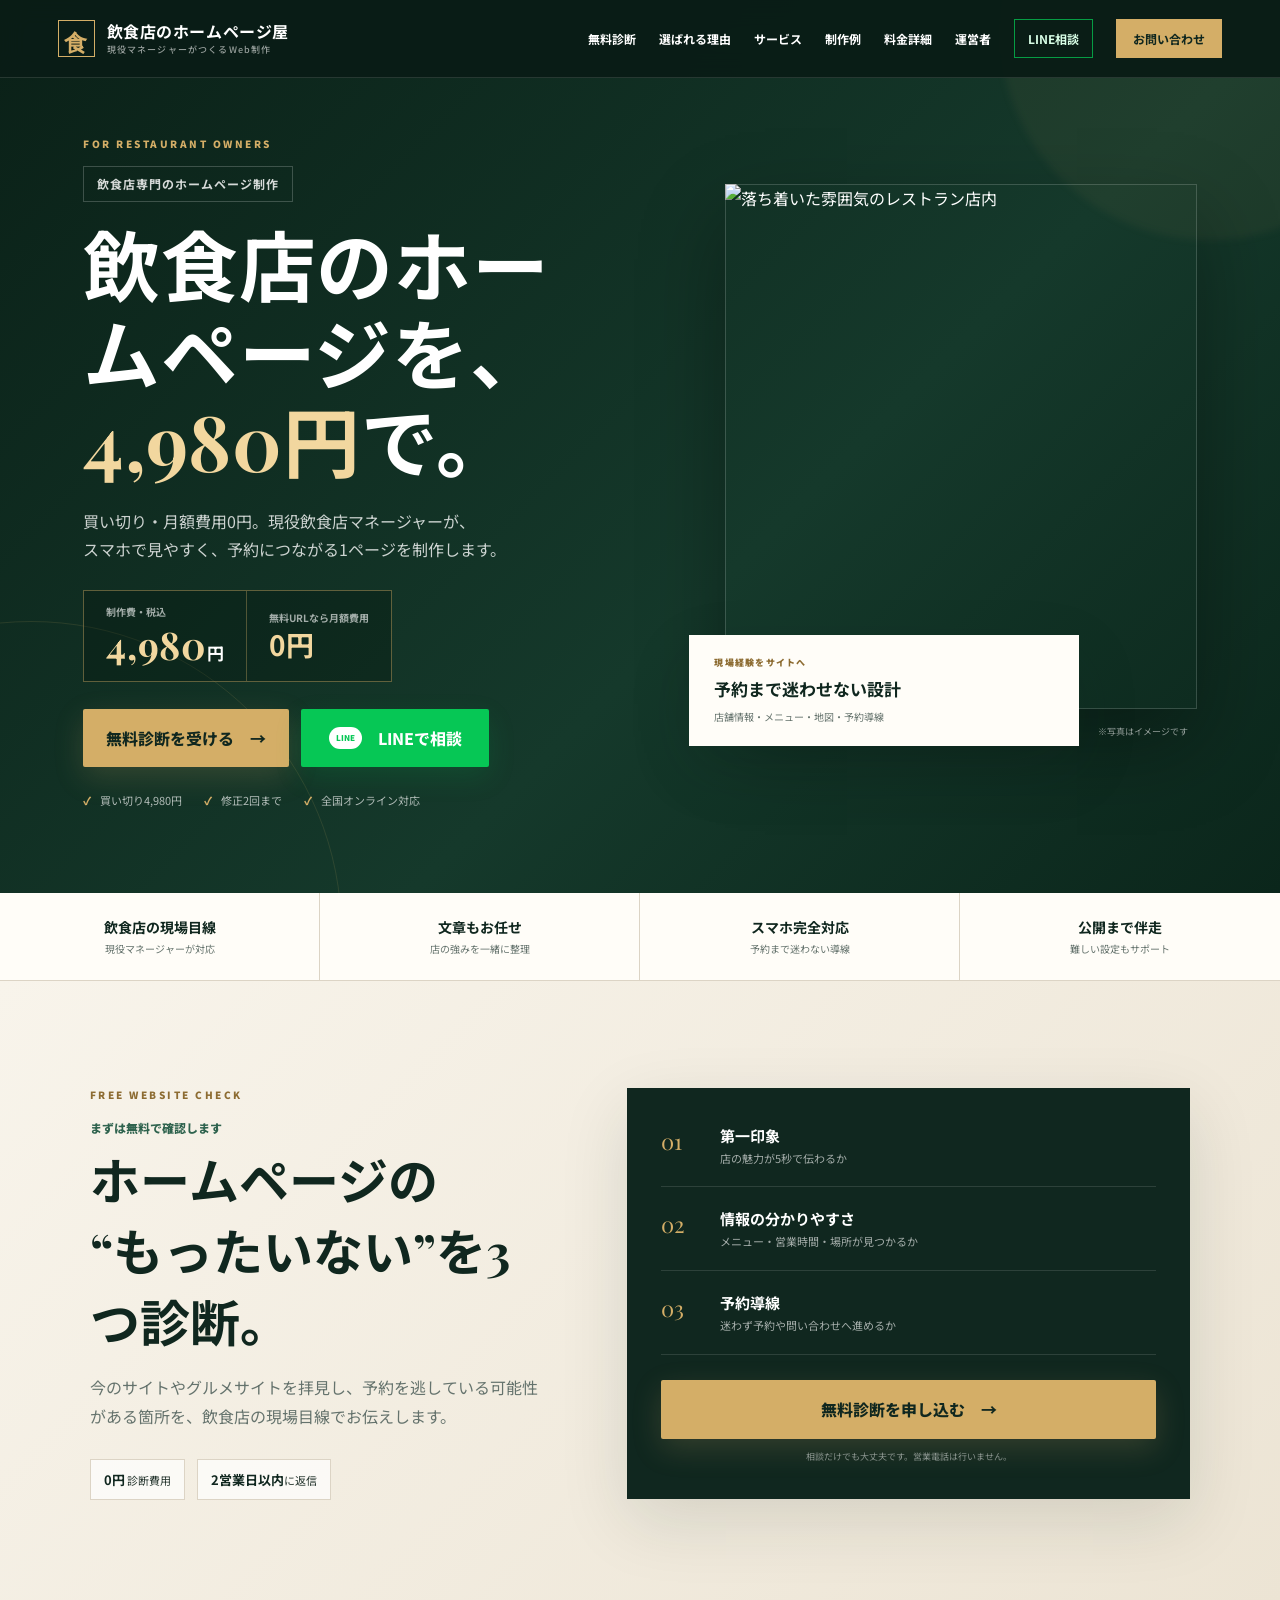
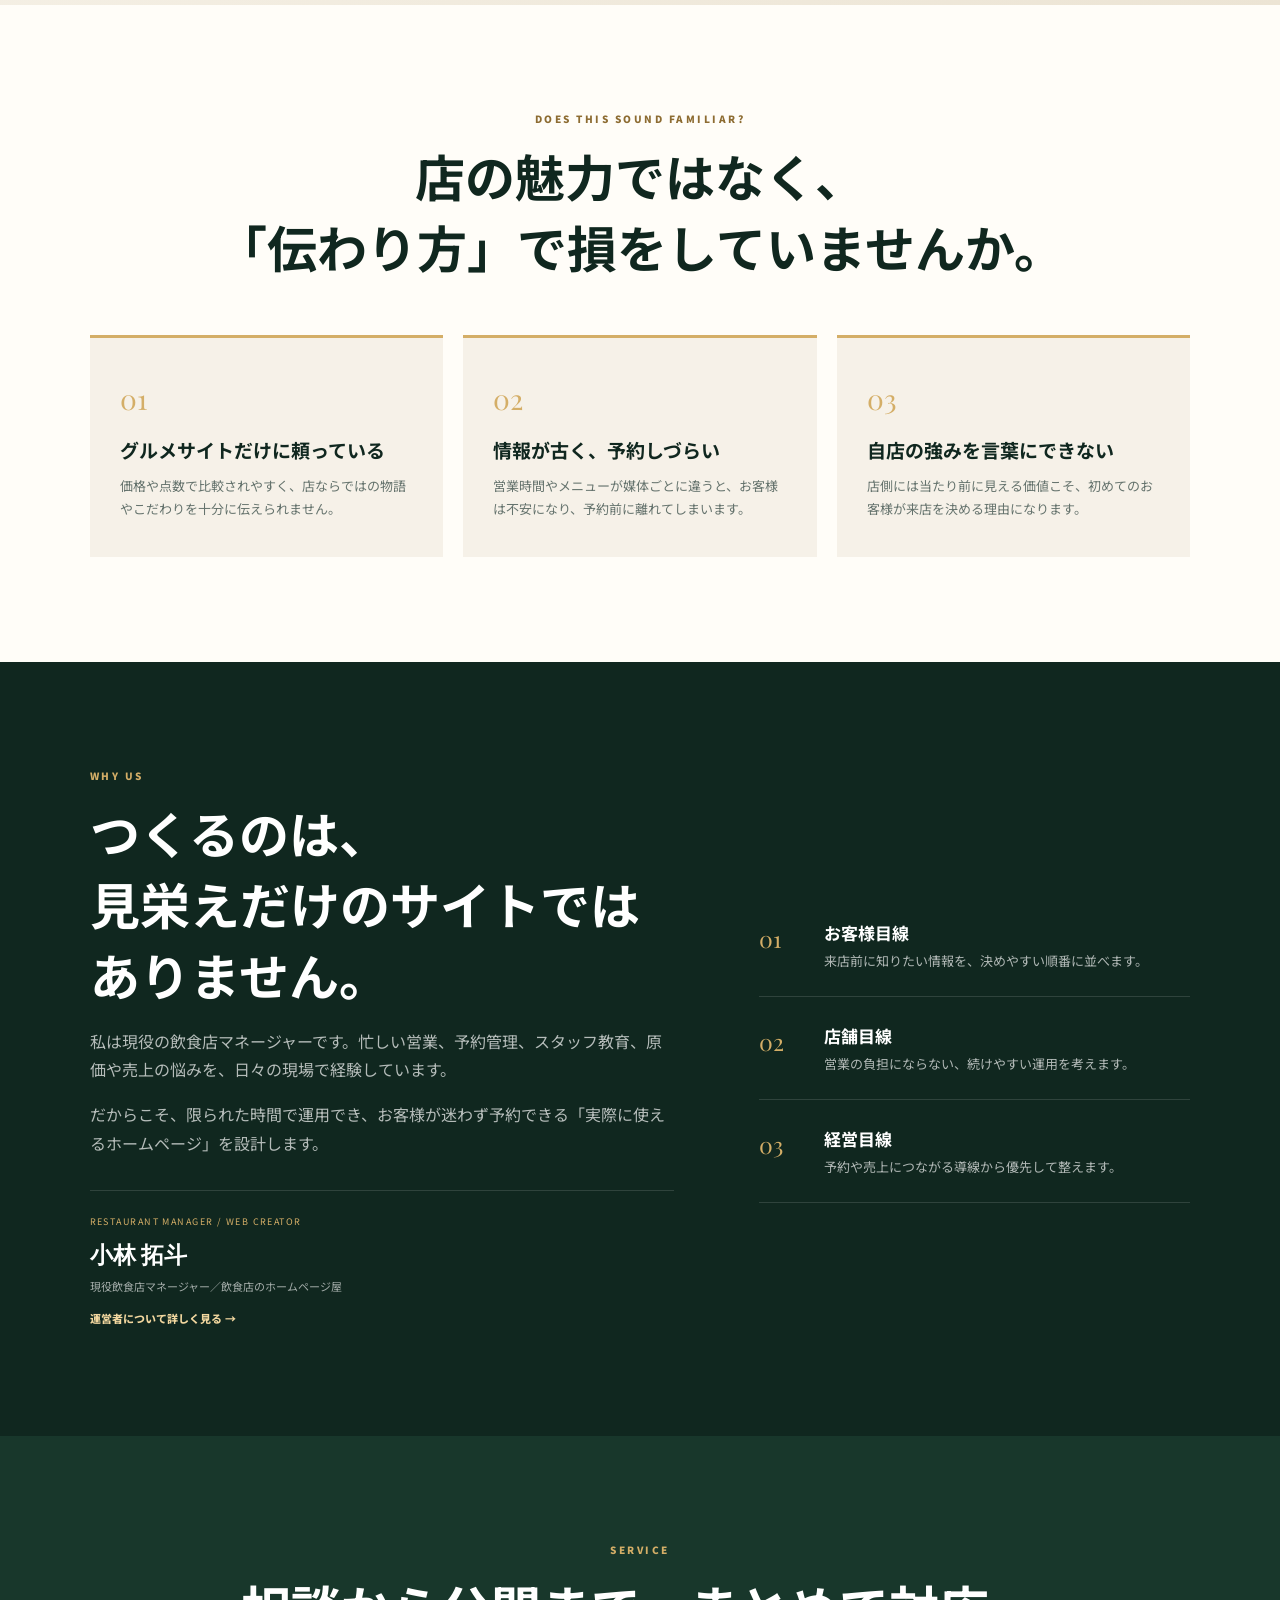
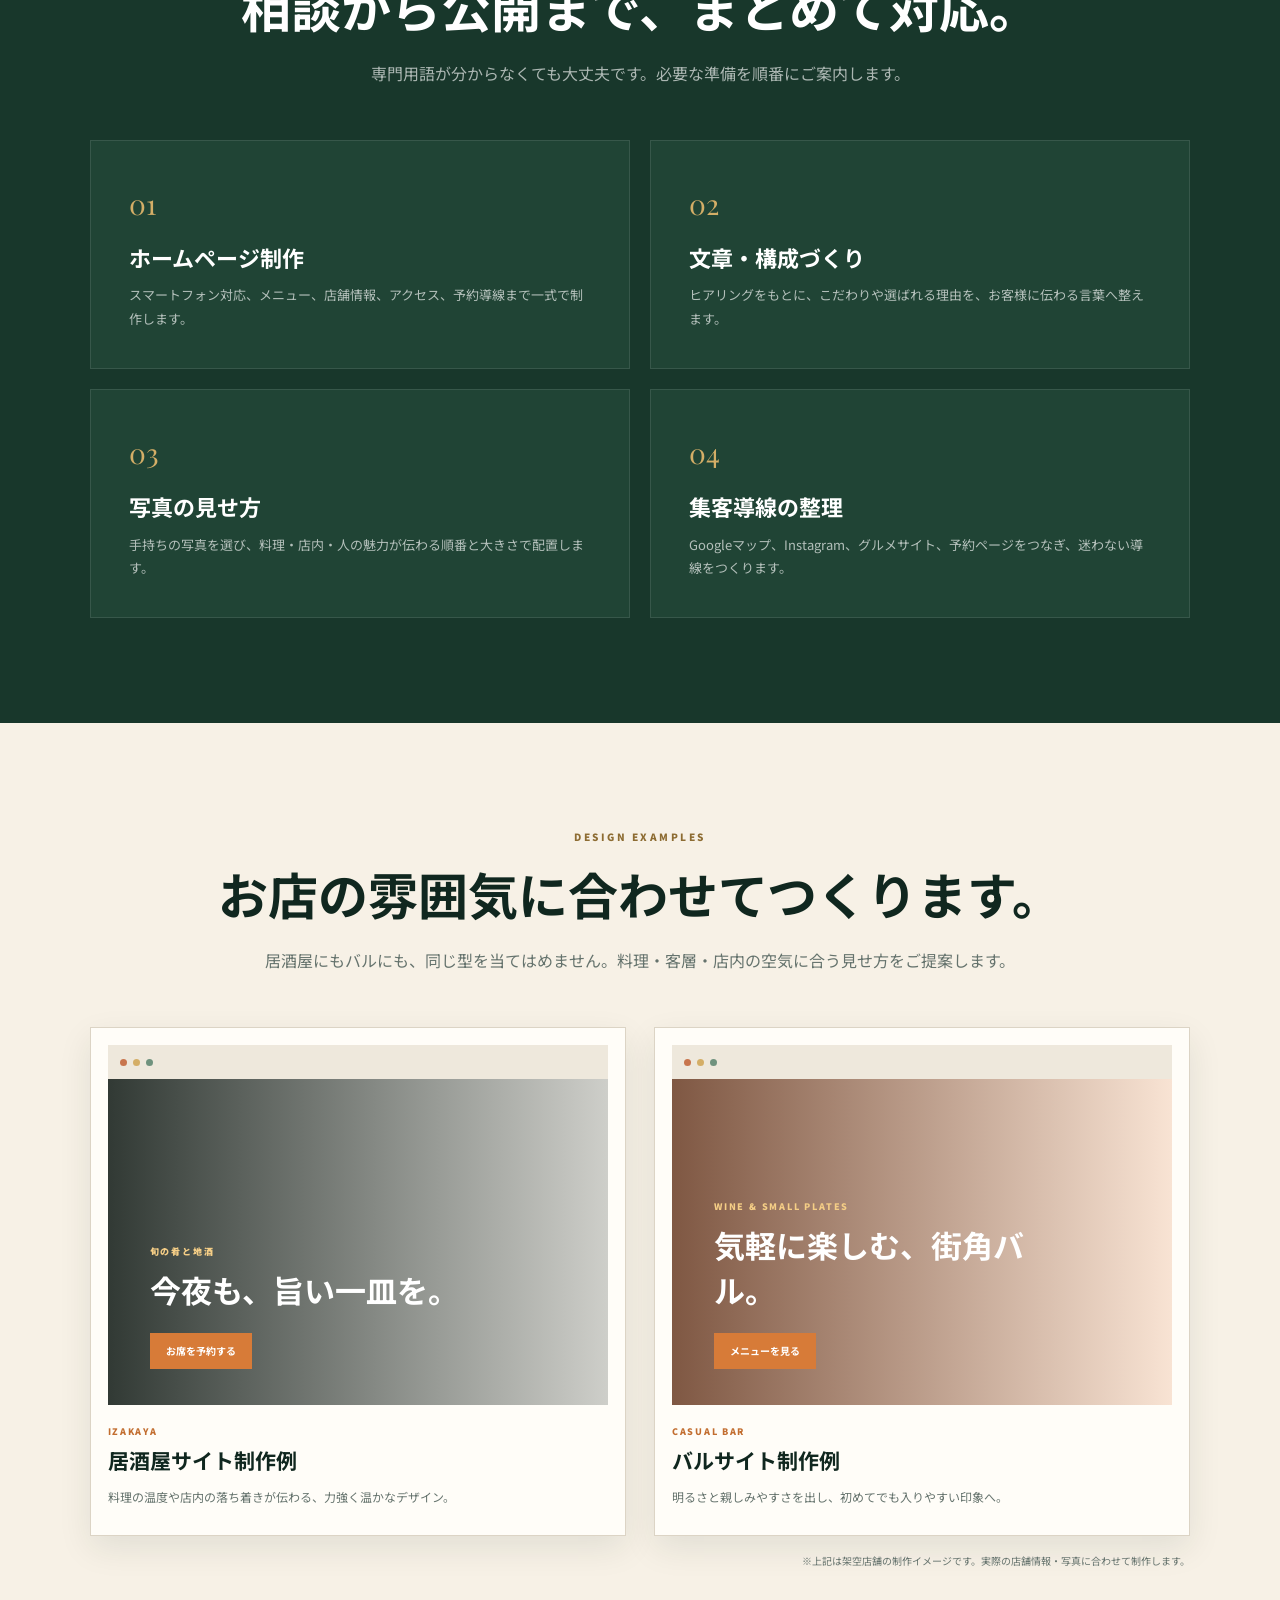
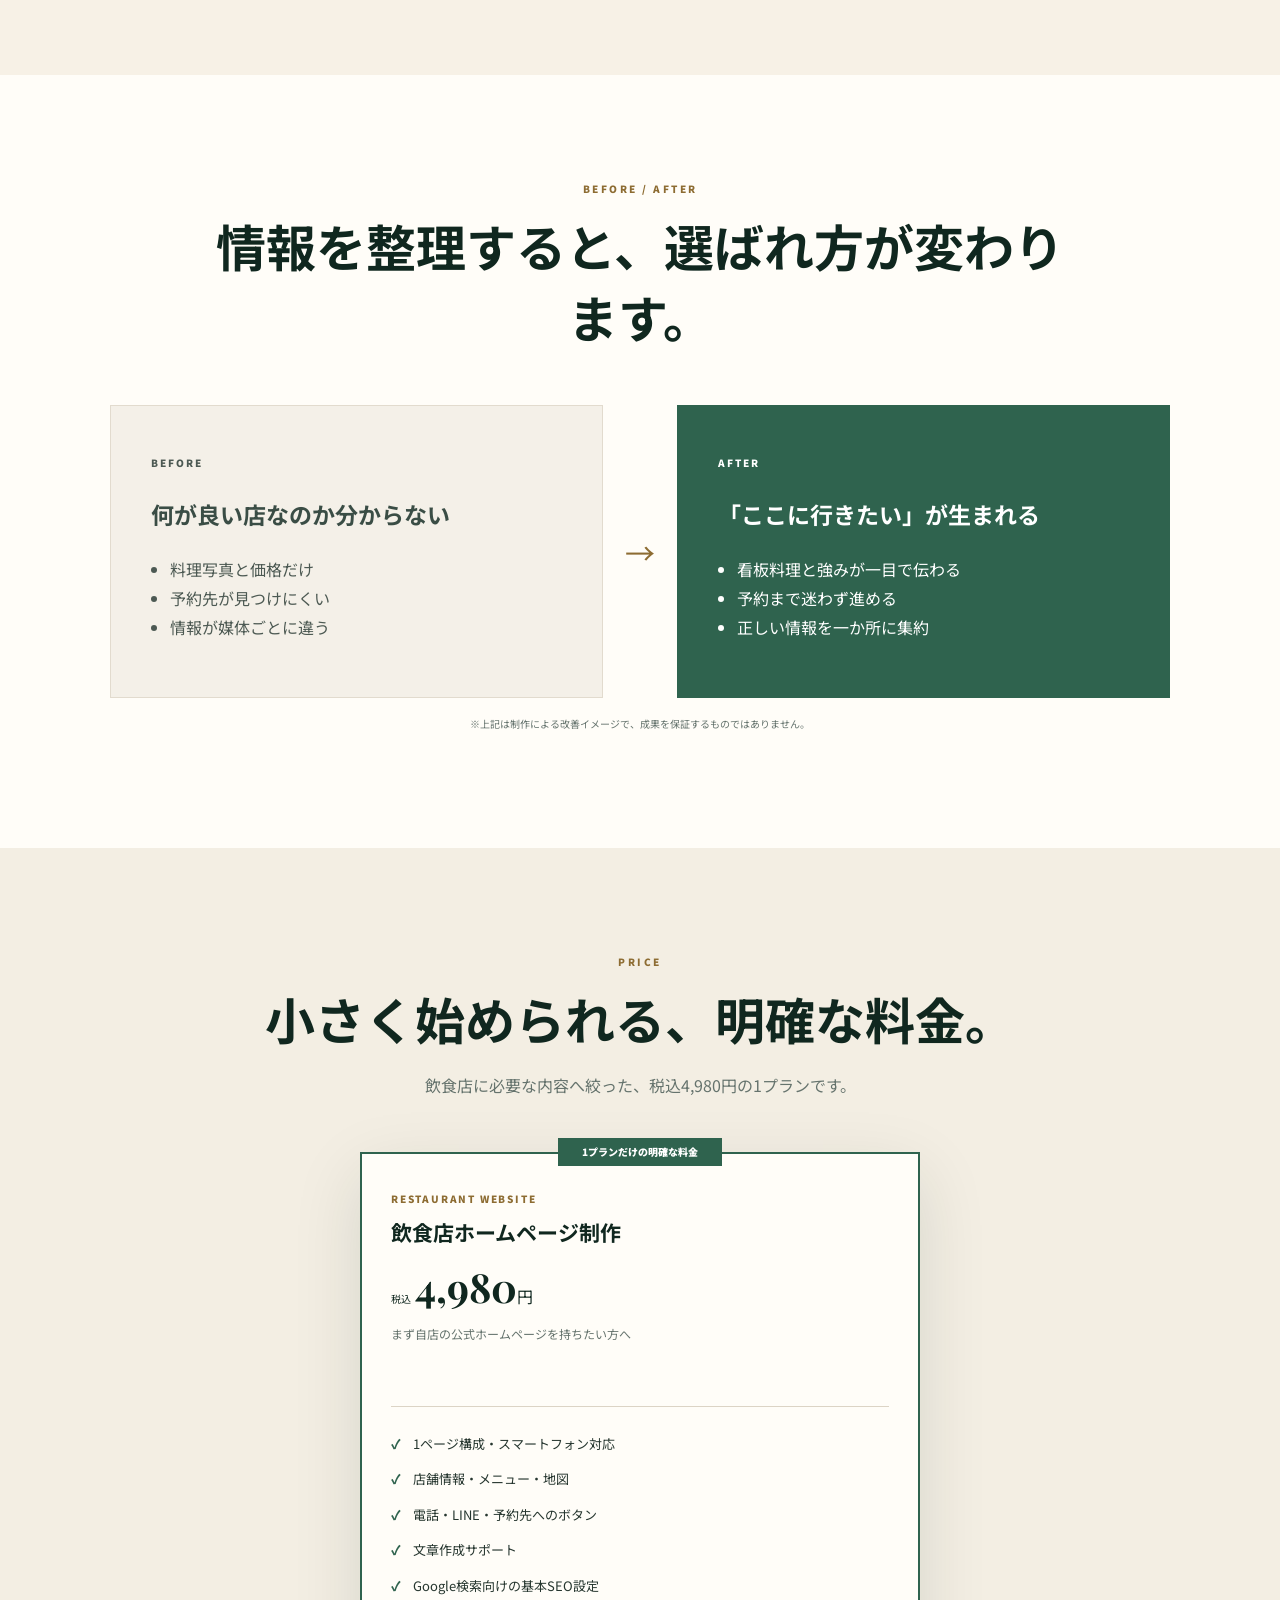
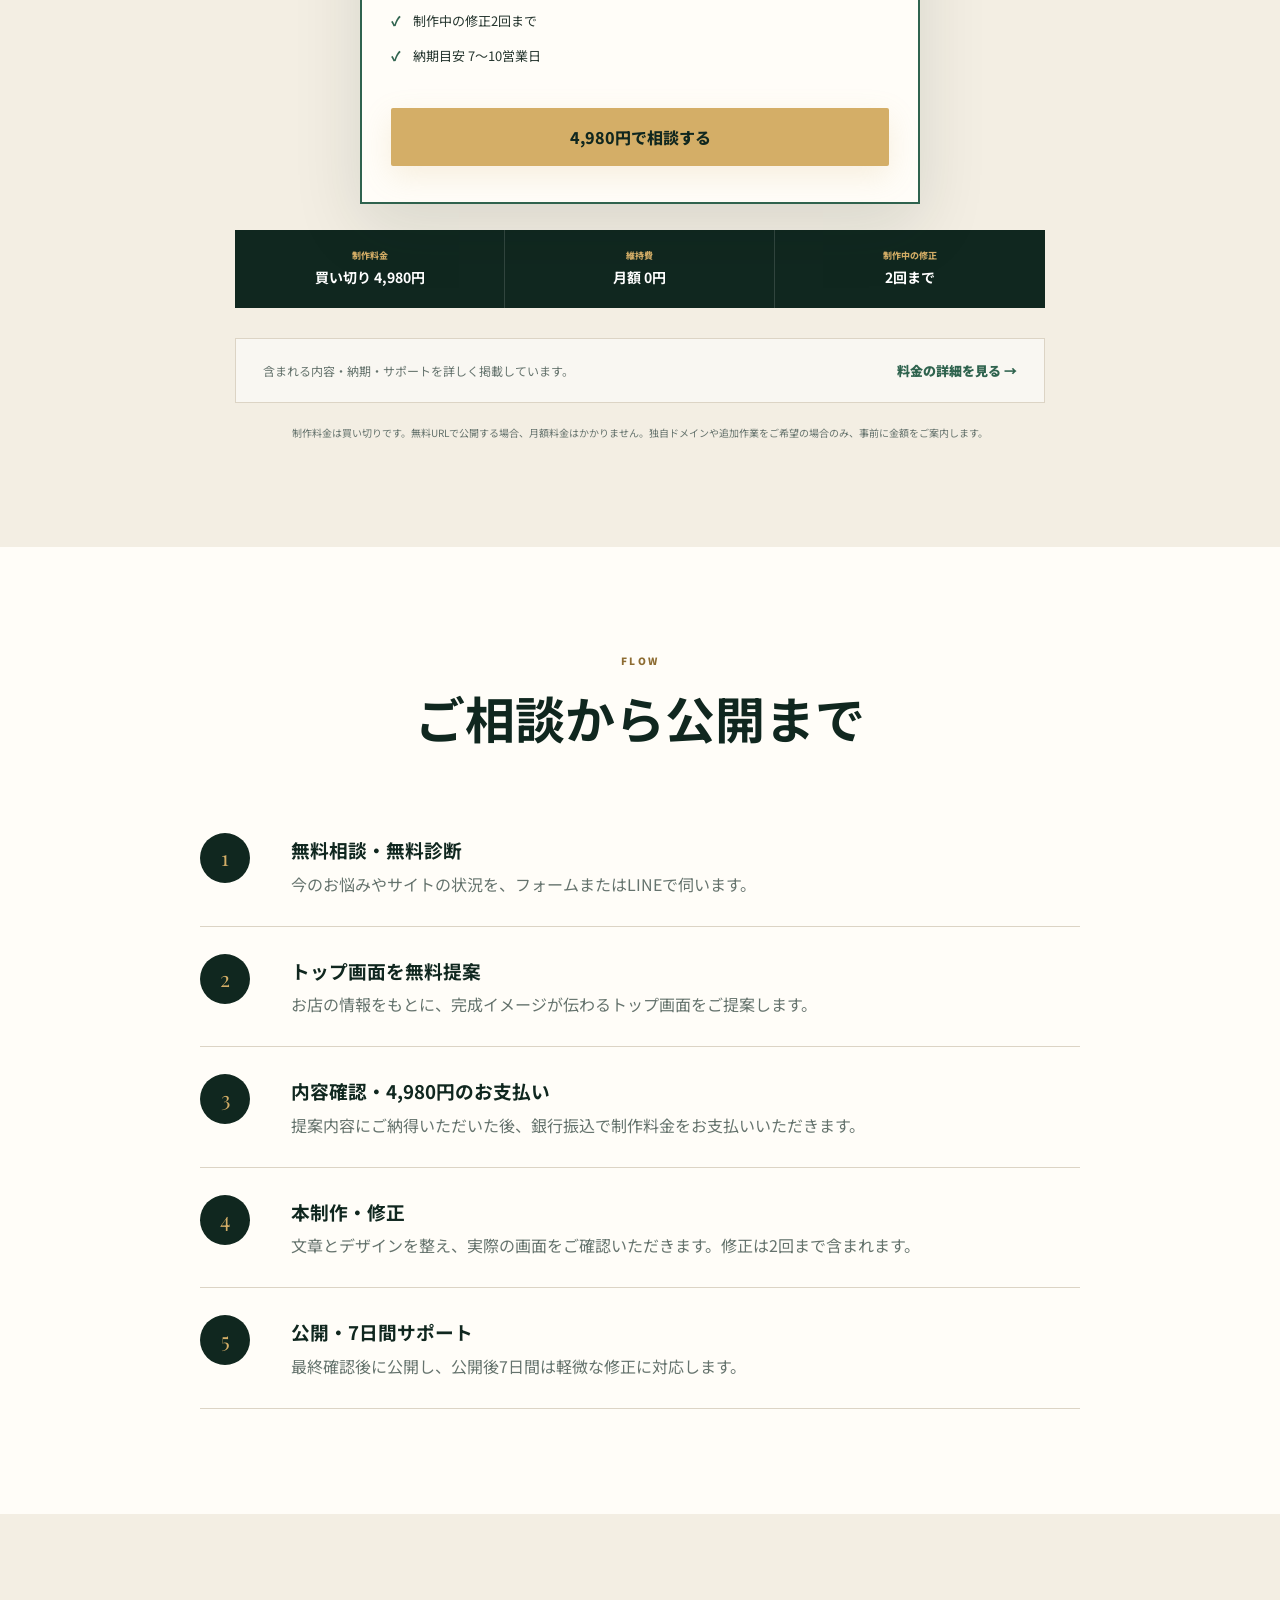
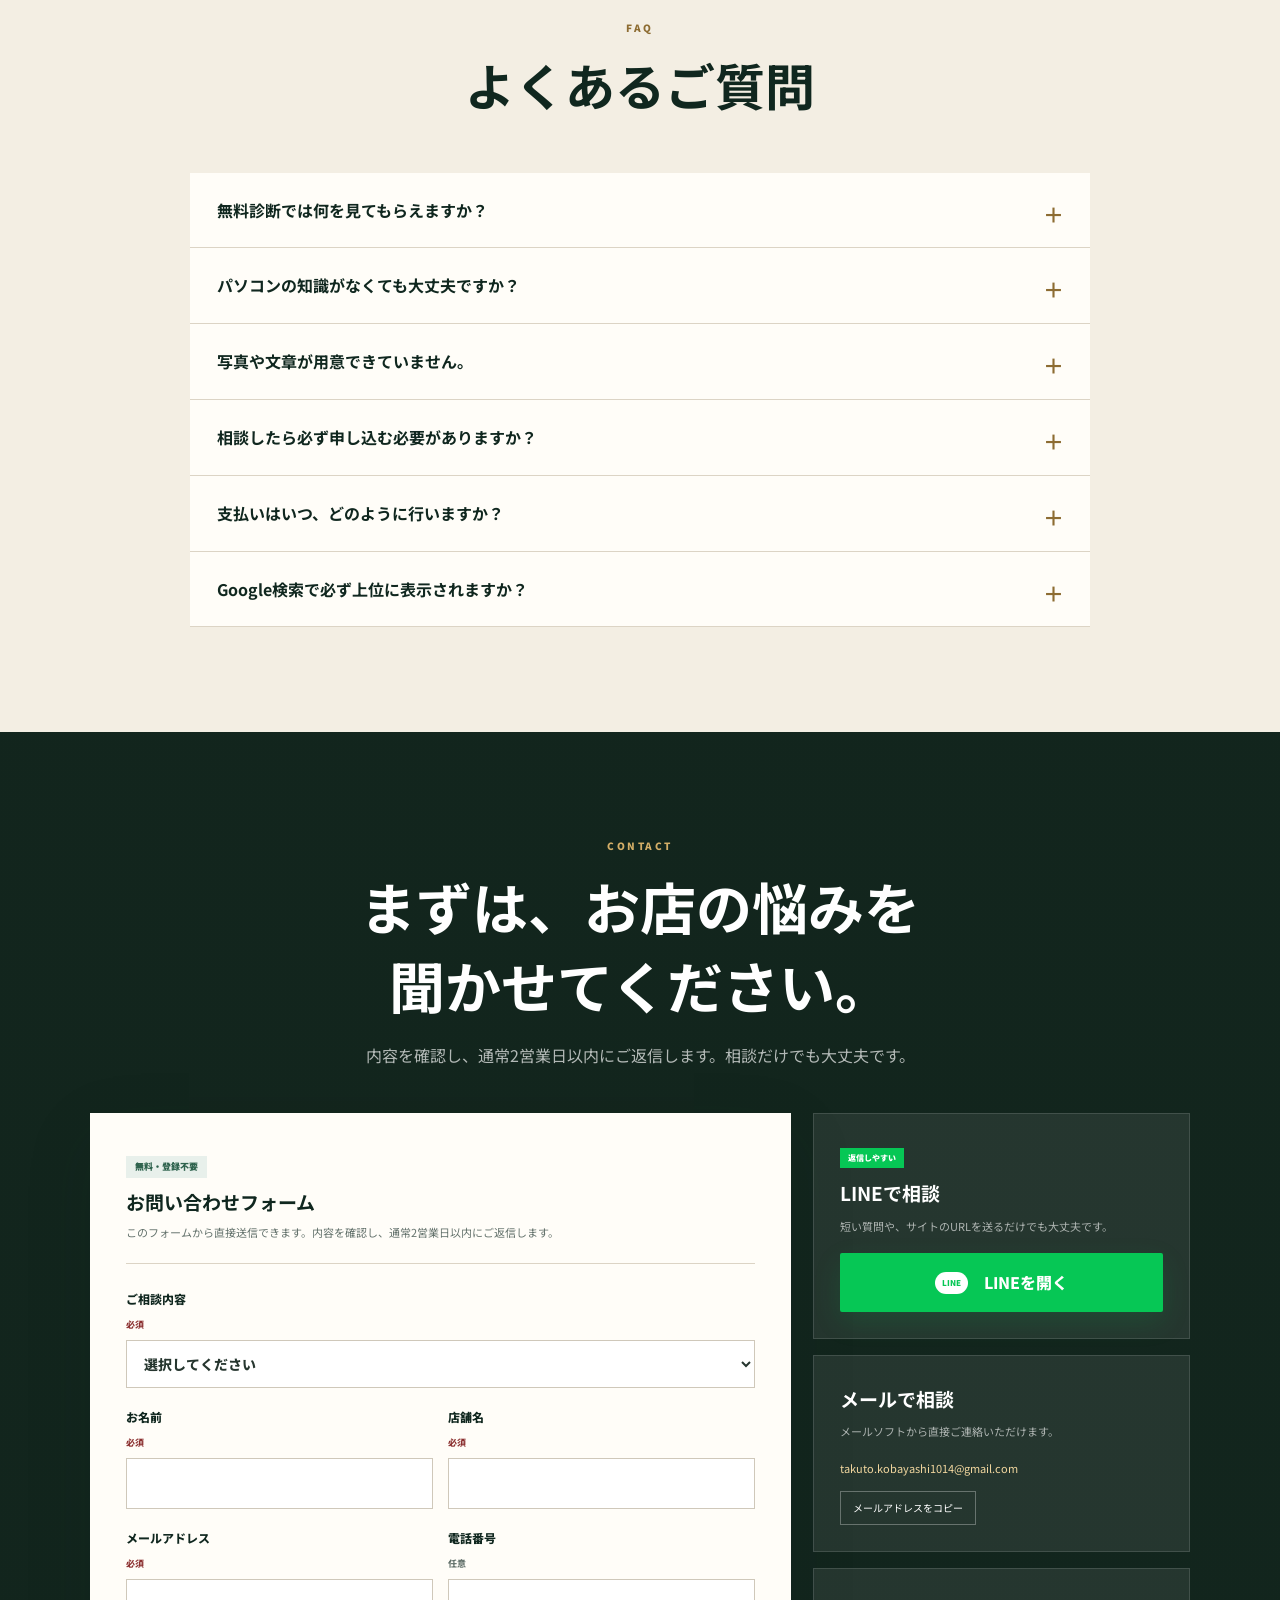
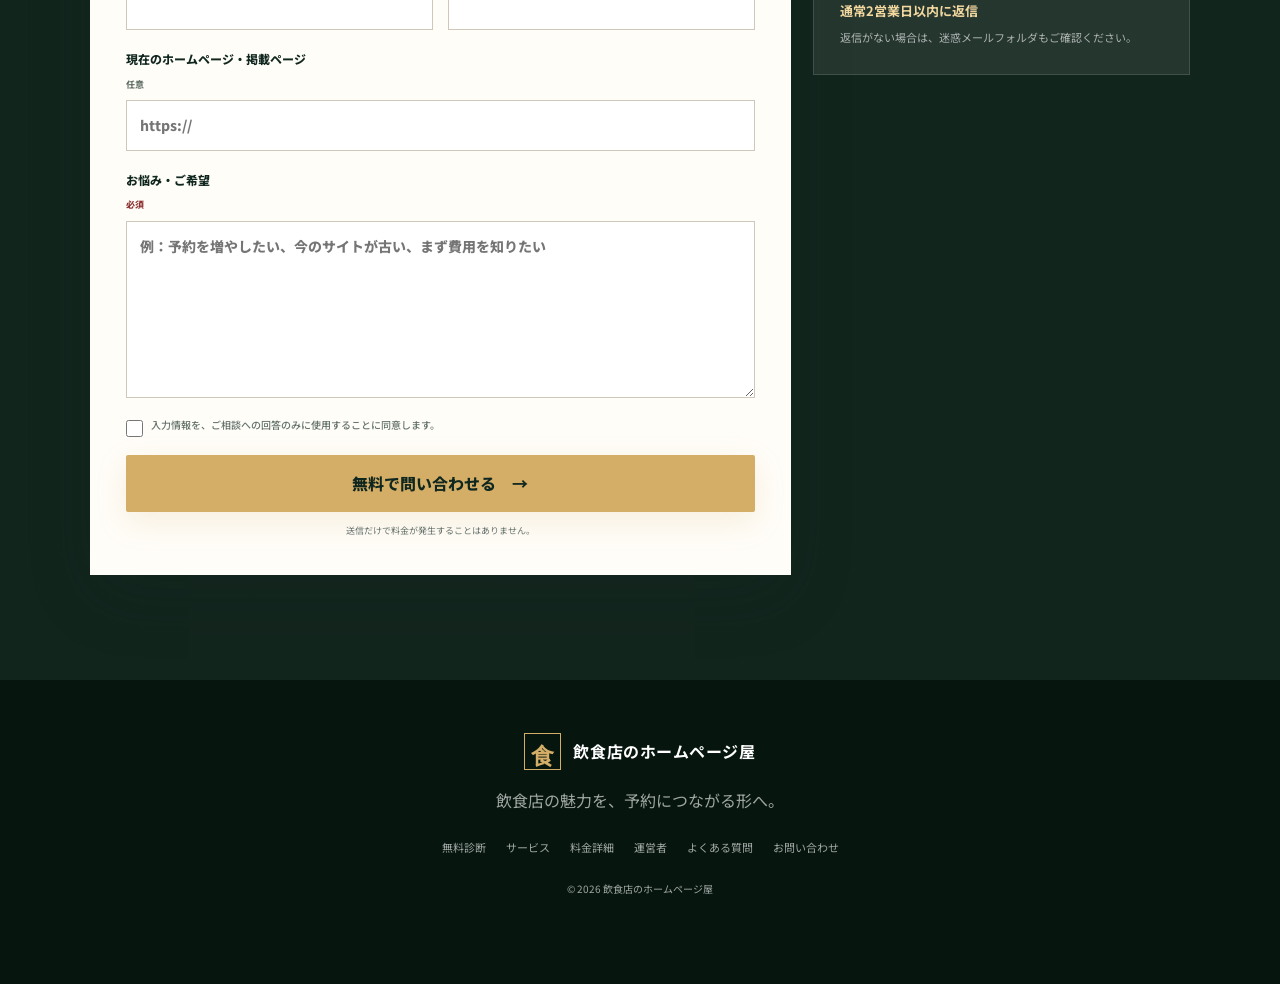
==== commit 4383ce83: "Add files via upload" ====
--- a/index.html
+++ b/index.html
@@ -4,15 +4,15 @@
   <meta charset="utf-8">
   <meta name="viewport" content="width=device-width, initial-scale=1">
   <meta name="theme-color" content="#10271f">
-  <meta name="description" content="飲食店専門のホームページ制作。現役の飲食店マネージャーが、予約・来店につながる1ページを税込4,980円で制作します。無料ホームページ診断・LINE相談受付中。">
+  <meta name="description" content="飲食店ホームページ制作を買い切り税込4,980円・月額0円で。現役飲食店マネージャーの小林拓斗が、スマホ対応・予約導線・基本SEOまでまとめて制作します。">
   <meta property="og:type" content="website">
-  <meta property="og:title" content="飲食店のホームページ屋｜現役マネージャーが制作">
-  <meta property="og:description" content="良い店を、予約される店へ。現場を知る制作者が、税込4,980円で集客導線を整えます。">
+  <meta property="og:title" content="飲食店ホームページ制作4,980円・月額0円｜飲食店のホームページ屋">
+  <meta property="og:description" content="買い切り税込4,980円。スマホ対応・予約導線・基本SEOまで、現役飲食店マネージャーが制作します。">
   <meta property="og:url" content="https://takutokobayashi1014-code.github.io/restaurant-revival/">
   <meta property="og:locale" content="ja_JP">
   <meta name="twitter:card" content="summary_large_image">
   <link rel="canonical" href="https://takutokobayashi1014-code.github.io/restaurant-revival/">
-  <title>飲食店のホームページ屋｜現役マネージャーが制作</title>
+  <title>飲食店ホームページ制作4,980円・月額0円｜飲食店のホームページ屋</title>
   <link rel="preconnect" href="https://fonts.googleapis.com">
   <link rel="preconnect" href="https://fonts.gstatic.com" crossorigin>
   <link href="https://fonts.googleapis.com/css2?family=Noto+Sans+JP:wght@400;500;600;700;800;900&family=Playfair+Display:wght@600;700&display=swap" rel="stylesheet">
@@ -23,10 +23,26 @@
     "@type": "ProfessionalService",
     "name": "飲食店のホームページ屋",
     "url": "https://takutokobayashi1014-code.github.io/restaurant-revival/",
-    "description": "飲食店専門のホームページ制作サービス",
+    "description": "現役飲食店マネージャーが制作する、買い切り税込4,980円・月額0円の飲食店ホームページ制作サービス",
     "areaServed": "JP",
     "email": "takuto.kobayashi1014@gmail.com",
-    "priceRange": "¥4,980"
+    "priceRange": "¥4,980",
+    "founder": {
+      "@type": "Person",
+      "name": "小林 拓斗",
+      "jobTitle": "飲食店マネージャー・Web制作者"
+    },
+    "hasOfferCatalog": {
+      "@type": "OfferCatalog",
+      "name": "飲食店ホームページ制作",
+      "itemListElement": [{
+        "@type": "Offer",
+        "name": "飲食店向け1ページホームページ制作",
+        "price": "4980",
+        "priceCurrency": "JPY",
+        "url": "https://takutokobayashi1014-code.github.io/restaurant-revival/pricing.html"
+      }]
+    }
   }
   </script>
 </head>
@@ -45,6 +61,7 @@
       <a href="#diagnosis">無料診断</a>
       <a href="#reason">選ばれる理由</a>
       <a href="#service">サービス</a>
+      <a href="#examples">制作例</a>
       <a href="pricing.html">料金詳細</a>
       <a href="about.html">運営者</a>
       <a class="nav-line" href="https://line.me/ti/p/TPjOwnfobh" target="_blank" rel="noopener noreferrer">LINE相談</a>
@@ -58,8 +75,8 @@
         <div class="hero-content reveal">
           <p class="eyebrow">FOR RESTAURANT OWNERS</p>
           <p class="hero-label">飲食店専門のホームページ制作</p>
-          <h1>良い店を、<br><em>予約される店</em>へ。</h1>
-          <p class="hero-copy">現役の飲食店マネージャーが、店の魅力を整理。<br class="pc-only">お客様が迷わず「行きたい」「予約したい」と思えるページをつくります。</p>
+          <h1>飲食店のホームページを、<br><em>4,980円</em>で。</h1>
+          <p class="hero-copy">買い切り・月額費用0円。現役飲食店マネージャーが、<br class="pc-only">スマホで見やすく、予約につながる1ページを制作します。</p>
 
           <div class="hero-offer" aria-label="料金と相談料">
             <div class="hero-price">
@@ -67,7 +84,7 @@
               <strong><b>4,980</b>円</strong>
             </div>
             <div class="hero-consult">
-              <span>初回相談</span>
+              <span>無料URLなら月額費用</span>
               <strong>0円</strong>
             </div>
           </div>
@@ -77,8 +94,8 @@
             <a class="button line-button" href="https://line.me/ti/p/TPjOwnfobh" target="_blank" rel="noopener noreferrer"><span class="line-dot" aria-hidden="true">LINE</span> LINEで相談</a>
           </div>
           <ul class="hero-points" aria-label="安心して相談できる理由">
-            <li>見積りまで無料</li>
-            <li>しつこい営業なし</li>
+            <li>買い切り4,980円</li>
+            <li>修正2回まで</li>
             <li>全国オンライン対応</li>
           </ul>
         </div>
@@ -161,7 +178,9 @@
           <p>だからこそ、限られた時間で運用でき、お客様が迷わず予約できる「実際に使えるホームページ」を設計します。</p>
           <div class="reason-sign">
             <span>RESTAURANT MANAGER / WEB CREATOR</span>
-            <strong>飲食店のホームページ屋</strong>
+            <strong>小林 拓斗</strong>
+            <small>現役飲食店マネージャー／飲食店のホームページ屋</small>
+            <a href="about.html">運営者について詳しく見る →</a>
           </div>
         </div>
         <div class="reason-list reveal">
@@ -196,6 +215,43 @@
           <p>Googleマップ、Instagram、グルメサイト、予約ページをつなぎ、迷わない導線をつくります。</p>
         </article>
       </div>
+    </section>
+
+    <section class="section examples" id="examples">
+      <div class="section-heading reveal">
+        <p class="eyebrow dark">DESIGN EXAMPLES</p>
+        <h2>お店の雰囲気に合わせてつくります。</h2>
+        <p>居酒屋にもバルにも、同じ型を当てはめません。料理・客層・店内の空気に合う見せ方をご提案します。</p>
+      </div>
+      <div class="example-grid">
+        <article class="example-card reveal">
+          <div class="browser-mock izakaya-mock" role="img" aria-label="落ち着いた居酒屋ホームページの制作イメージ">
+            <div class="browser-bar"><i></i><i></i><i></i></div>
+            <div class="mock-copy">
+              <span>旬の肴と地酒</span>
+              <strong>今夜も、旨い一皿を。</strong>
+              <b>お席を予約する</b>
+            </div>
+          </div>
+          <p class="example-type">IZAKAYA</p>
+          <h3>居酒屋サイト制作例</h3>
+          <p>料理の温度や店内の落ち着きが伝わる、力強く温かなデザイン。</p>
+        </article>
+        <article class="example-card reveal">
+          <div class="browser-mock bar-mock" role="img" aria-label="親しみやすいバルホームページの制作イメージ">
+            <div class="browser-bar"><i></i><i></i><i></i></div>
+            <div class="mock-copy">
+              <span>WINE &amp; SMALL PLATES</span>
+              <strong>気軽に楽しむ、街角バル。</strong>
+              <b>メニューを見る</b>
+            </div>
+          </div>
+          <p class="example-type">CASUAL BAR</p>
+          <h3>バルサイト制作例</h3>
+          <p>明るさと親しみやすさを出し、初めてでも入りやすい印象へ。</p>
+        </article>
+      </div>
+      <p class="example-note">※上記は架空店舗の制作イメージです。実際の店舗情報・写真に合わせて制作します。</p>
     </section>
 
     <section class="section outcome">
@@ -241,15 +297,21 @@
           <p class="amount"><span>税込</span><strong>4,980</strong>円</p>
           <p class="plan-lead">まず自店の公式ホームページを持ちたい方へ</p>
           <ul>
-            <li>1ページ構成</li>
-            <li>スマートフォン対応</li>
+            <li>1ページ構成・スマートフォン対応</li>
             <li>店舗情報・メニュー・地図</li>
-            <li>予約・LINEへの導線</li>
+            <li>電話・LINE・予約先へのボタン</li>
             <li>文章作成サポート</li>
-            <li>基本的な検索表示設定</li>
+            <li>Google検索向けの基本SEO設定</li>
+            <li>制作中の修正2回まで</li>
+            <li>納期目安 7〜10営業日</li>
           </ul>
           <a class="button primary" href="#contact" data-inquiry-type="4,980円ホームページ制作">4,980円で相談する</a>
         </article>
+      </div>
+      <div class="plan-facts reveal" aria-label="料金プランの要点">
+        <p><span>制作料金</span><strong>買い切り 4,980円</strong></p>
+        <p><span>維持費</span><strong>月額 0円</strong></p>
+        <p><span>制作中の修正</span><strong>2回まで</strong></p>
       </div>
       <div class="price-more reveal">
         <p>含まれる内容・納期・サポートを詳しく掲載しています。</p>
@@ -265,9 +327,10 @@
       </div>
       <ol class="flow-list">
         <li class="reveal"><span>1</span><div><h3>無料相談・無料診断</h3><p>今のお悩みやサイトの状況を、フォームまたはLINEで伺います。</p></div></li>
-        <li class="reveal"><span>2</span><div><h3>ヒアリング・お見積り</h3><p>客層、料理、強み、予約方法を整理し、制作内容と料金をご提案します。</p></div></li>
-        <li class="reveal"><span>3</span><div><h3>制作・ご確認</h3><p>文章とデザインを制作し、実際の画面を見ながらご確認いただきます。</p></div></li>
-        <li class="reveal"><span>4</span><div><h3>公開・サポート</h3><p>最終確認後に公開。必要な更新方法も分かりやすくお伝えします。</p></div></li>
+        <li class="reveal"><span>2</span><div><h3>トップ画面を無料提案</h3><p>お店の情報をもとに、完成イメージが伝わるトップ画面をご提案します。</p></div></li>
+        <li class="reveal"><span>3</span><div><h3>内容確認・4,980円のお支払い</h3><p>提案内容にご納得いただいた後、銀行振込で制作料金をお支払いいただきます。</p></div></li>
+        <li class="reveal"><span>4</span><div><h3>本制作・修正</h3><p>文章とデザインを整え、実際の画面をご確認いただきます。修正は2回まで含まれます。</p></div></li>
+        <li class="reveal"><span>5</span><div><h3>公開・7日間サポート</h3><p>最終確認後に公開し、公開後7日間は軽微な修正に対応します。</p></div></li>
       </ol>
     </section>
 
@@ -281,6 +344,8 @@
         <details class="reveal"><summary>パソコンの知識がなくても大丈夫ですか？</summary><p>はい。専門用語をできるだけ使わず、必要な準備や確認事項を順番にご案内します。</p></details>
         <details class="reveal"><summary>写真や文章が用意できていません。</summary><p>手持ち写真の選定や文章作成もサポートします。撮影が必要な場合は、撮るべき写真を具体的にお伝えします。</p></details>
         <details class="reveal"><summary>相談したら必ず申し込む必要がありますか？</summary><p>いいえ。相談・診断・お見積りは無料です。内容に納得された場合だけお申し込みください。</p></details>
+        <details class="reveal"><summary>支払いはいつ、どのように行いますか？</summary><p>無料のトップ画面をご確認いただき、制作内容にご納得いただいた後に、銀行振込で税込4,980円をお支払いいただきます。</p></details>
+        <details class="reveal"><summary>Google検索で必ず上位に表示されますか？</summary><p>ページ名・説明文・見出し・検索エンジン向け設定など、基本的なSEOを行います。ただし、検索順位や表示時期はGoogleの判断によるため保証はできません。</p></details>
       </div>
     </section>
 
--- a/style.css
+++ b/style.css
@@ -130,6 +130,9 @@
 .reason-sign span,.reason-sign strong{display:block}
 .reason-sign span{color:var(--gold);font-size:9px;letter-spacing:.16em}
 .reason-sign strong{margin-top:3px;font-family:"Playfair Display",serif;font-size:23px}
+.reason-sign small{display:block;margin-top:3px;color:rgba(255,255,255,.62);font-size:11px}
+.reason-sign a{display:inline-block;margin-top:12px;color:var(--gold-light);font-size:11px;font-weight:800}
+.reason-sign a:hover{text-decoration:underline}
 .reason-list>div{display:grid;grid-template-columns:48px 1fr;gap:17px;padding:24px 0;border-bottom:1px solid rgba(255,255,255,.13)}
 .reason-list span{color:var(--gold);font-family:"Playfair Display",serif;font-size:23px}
 .reason-list p{margin:0;color:rgba(255,255,255,.67);font-size:13px}
@@ -143,6 +146,27 @@
 .service-card:hover{border-color:rgba(212,174,103,.55);transform:translateY(-3px)}
 .service-card h3{color:#fff;font-size:22px}
 .service-card p{color:rgba(255,255,255,.66)}
+
+.examples{background:#f7f1e6}
+.example-grid{max-width:1120px;margin:auto;display:grid;grid-template-columns:1fr 1fr;gap:28px}
+.example-card{padding:17px 17px 27px;background:var(--paper);border:1px solid var(--line);box-shadow:var(--shadow-small)}
+.browser-mock{position:relative;min-height:360px;padding:56px 42px 36px;overflow:hidden;display:flex;align-items:flex-end}
+.browser-mock::after{content:"";position:absolute;inset:34px 0 0;background:linear-gradient(90deg,rgba(10,20,15,.84),rgba(10,20,15,.2));z-index:0}
+.browser-bar{position:absolute;z-index:2;inset:0 0 auto;height:34px;display:flex;align-items:center;gap:6px;padding:0 12px;background:#eee8dc}
+.browser-bar i{width:7px;height:7px;border-radius:50%;background:#c8754d}
+.browser-bar i:nth-child(2){background:#d4ae67}
+.browser-bar i:nth-child(3){background:#6f927e}
+.izakaya-mock{background:url("https://images.unsplash.com/photo-1516211697506-8360dbcfe9a4?auto=format&fit=crop&w=1100&q=82") center/cover}
+.bar-mock{background:url("https://images.unsplash.com/photo-1515003197210-e0cd71810b5f?auto=format&fit=crop&w=1100&q=82") center/cover}
+.bar-mock::after{background:linear-gradient(90deg,rgba(91,41,16,.78),rgba(218,110,45,.18))}
+.mock-copy{position:relative;z-index:1;max-width:330px;color:#fff}
+.mock-copy span{display:block;color:#f5ce86;font-size:9px;font-weight:900;letter-spacing:.2em}
+.mock-copy strong{display:block;margin:8px 0 20px;font-family:"Playfair Display","Noto Sans JP",serif;font-size:31px;line-height:1.45}
+.mock-copy b{display:inline-block;padding:9px 16px;background:#d77b38;color:#fff;font-size:10px}
+.example-type{margin:19px 0 2px;color:#c26d2f;font-size:9px;font-weight:900;letter-spacing:.19em}
+.example-card h3{margin:0 0 6px;color:var(--ink);font-size:21px}
+.example-card>p:last-child{margin:0;color:var(--muted);font-size:12px}
+.example-note{max-width:1120px;margin:16px auto 0;text-align:right;color:var(--muted);font-size:10px}
 
 .outcome{background:var(--paper)}
 .case-panel{max-width:1060px;margin:auto;display:grid;grid-template-columns:1fr 74px 1fr;align-items:stretch}
@@ -176,6 +200,12 @@
 .text-link{color:var(--green);font-size:13px;font-weight:900;white-space:nowrap}
 .text-link:hover{text-decoration:underline}
 .price-note{max-width:900px;margin:21px auto 0;text-align:center;color:var(--muted);font-size:10px}
+.plan-facts{max-width:810px;margin:26px auto 0;display:grid;grid-template-columns:repeat(3,1fr);background:var(--ink);color:#fff}
+.plan-facts p{margin:0;padding:18px 20px;text-align:center;border-right:1px solid rgba(255,255,255,.14)}
+.plan-facts p:last-child{border:0}
+.plan-facts span,.plan-facts strong{display:block}
+.plan-facts span{color:var(--gold);font-size:9px;font-weight:800}
+.plan-facts strong{font-size:14px}
 
 .flow{background:var(--paper)}
 .flow-list{max-width:880px;margin:auto;padding:0;list-style:none}
@@ -389,6 +419,10 @@
   .diagnosis h2 br,.reason h2 br{display:none}
   .diagnosis-panel{padding:27px 23px}
   .problem-grid,.service-grid{grid-template-columns:1fr}
+  .example-grid{grid-template-columns:1fr}
+  .browser-mock{min-height:310px;padding:53px 25px 28px}
+  .mock-copy strong{font-size:26px}
+  .example-note{text-align:left}
   .problem-card,.service-card{padding:29px 23px}
   .case-panel{grid-template-columns:1fr}
   .case-side{padding:30px 23px}
@@ -396,6 +430,8 @@
   .price-card{padding:32px 23px}
   .amount strong{font-size:37px}
   .price-more{align-items:flex-start;flex-direction:column;gap:8px;padding:18px 20px}
+  .plan-facts{grid-template-columns:1fr}
+  .plan-facts p{border-right:0;border-bottom:1px solid rgba(255,255,255,.14)}
   .flow-list li{grid-template-columns:51px 1fr;gap:14px}
   .flow-list li>span{width:43px;height:43px}
   .faq summary,.plan-faq .faq-list summary{padding:20px 50px 20px 19px}
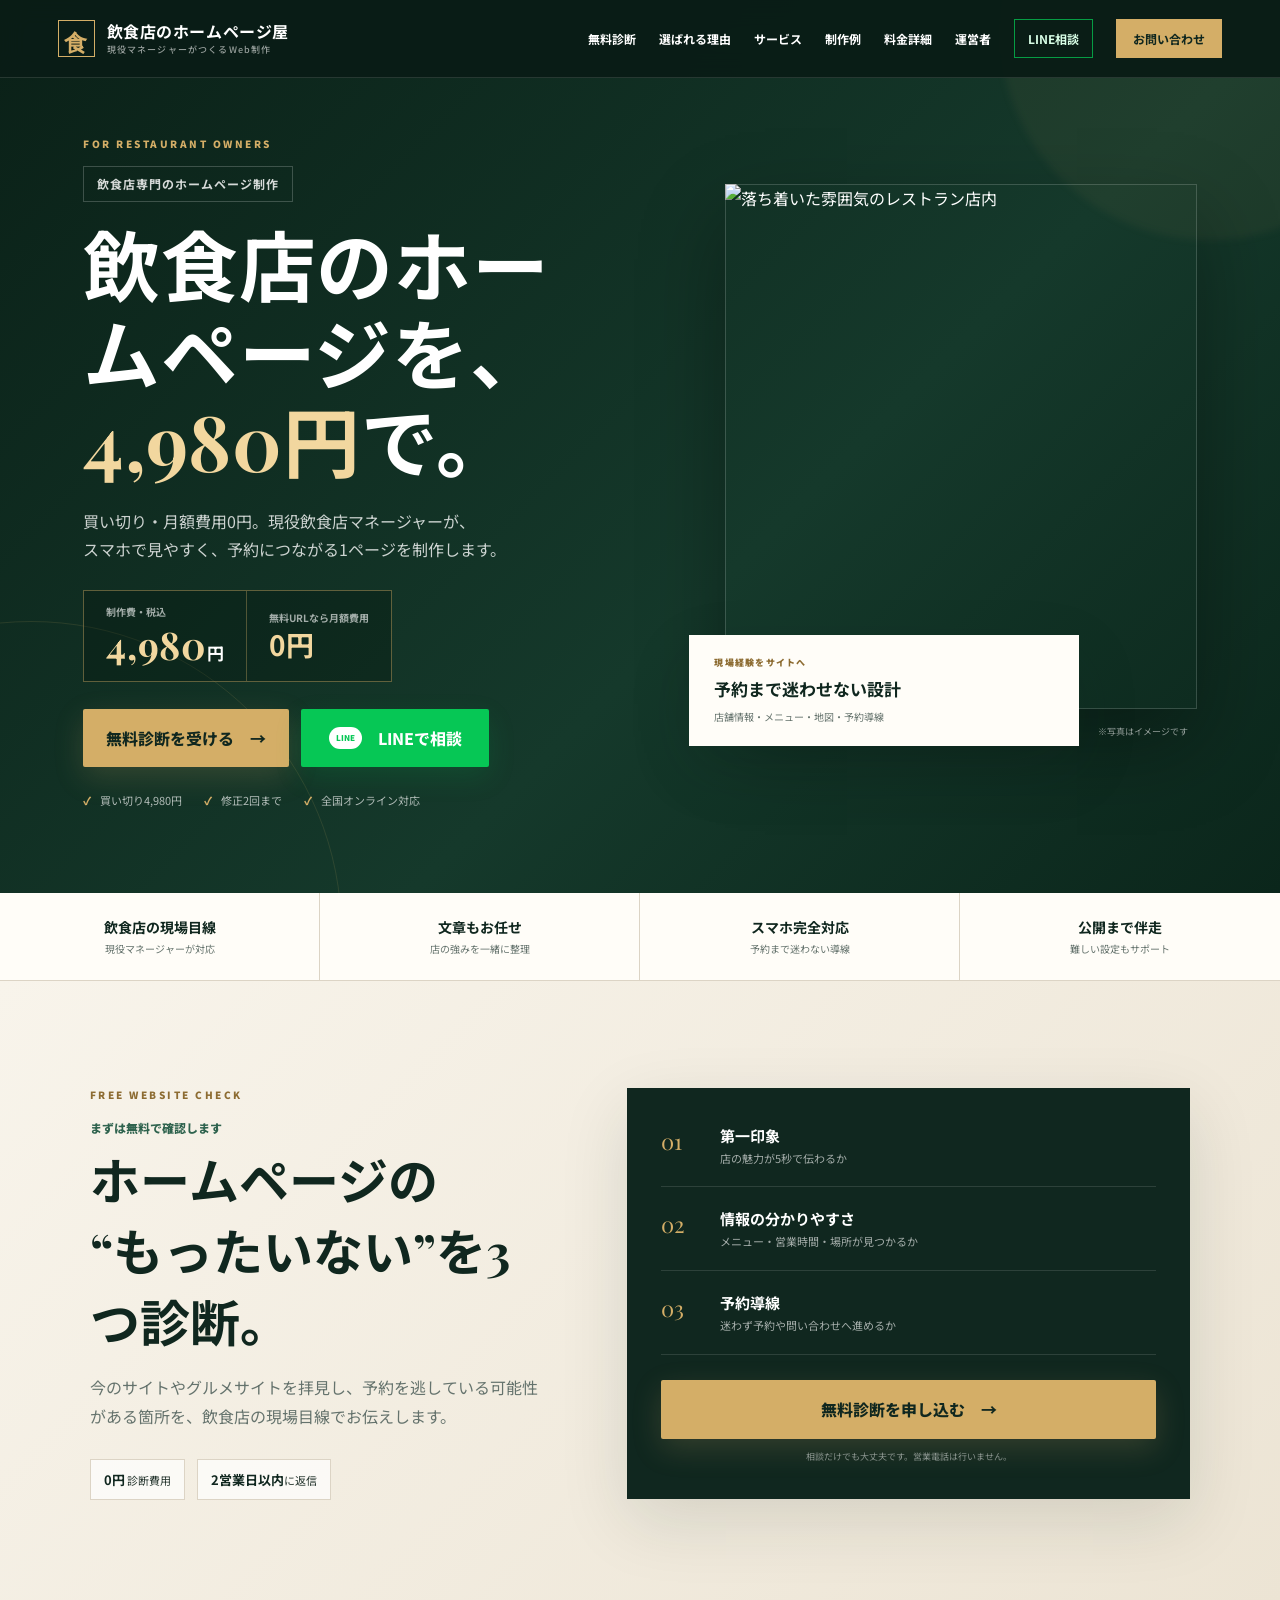
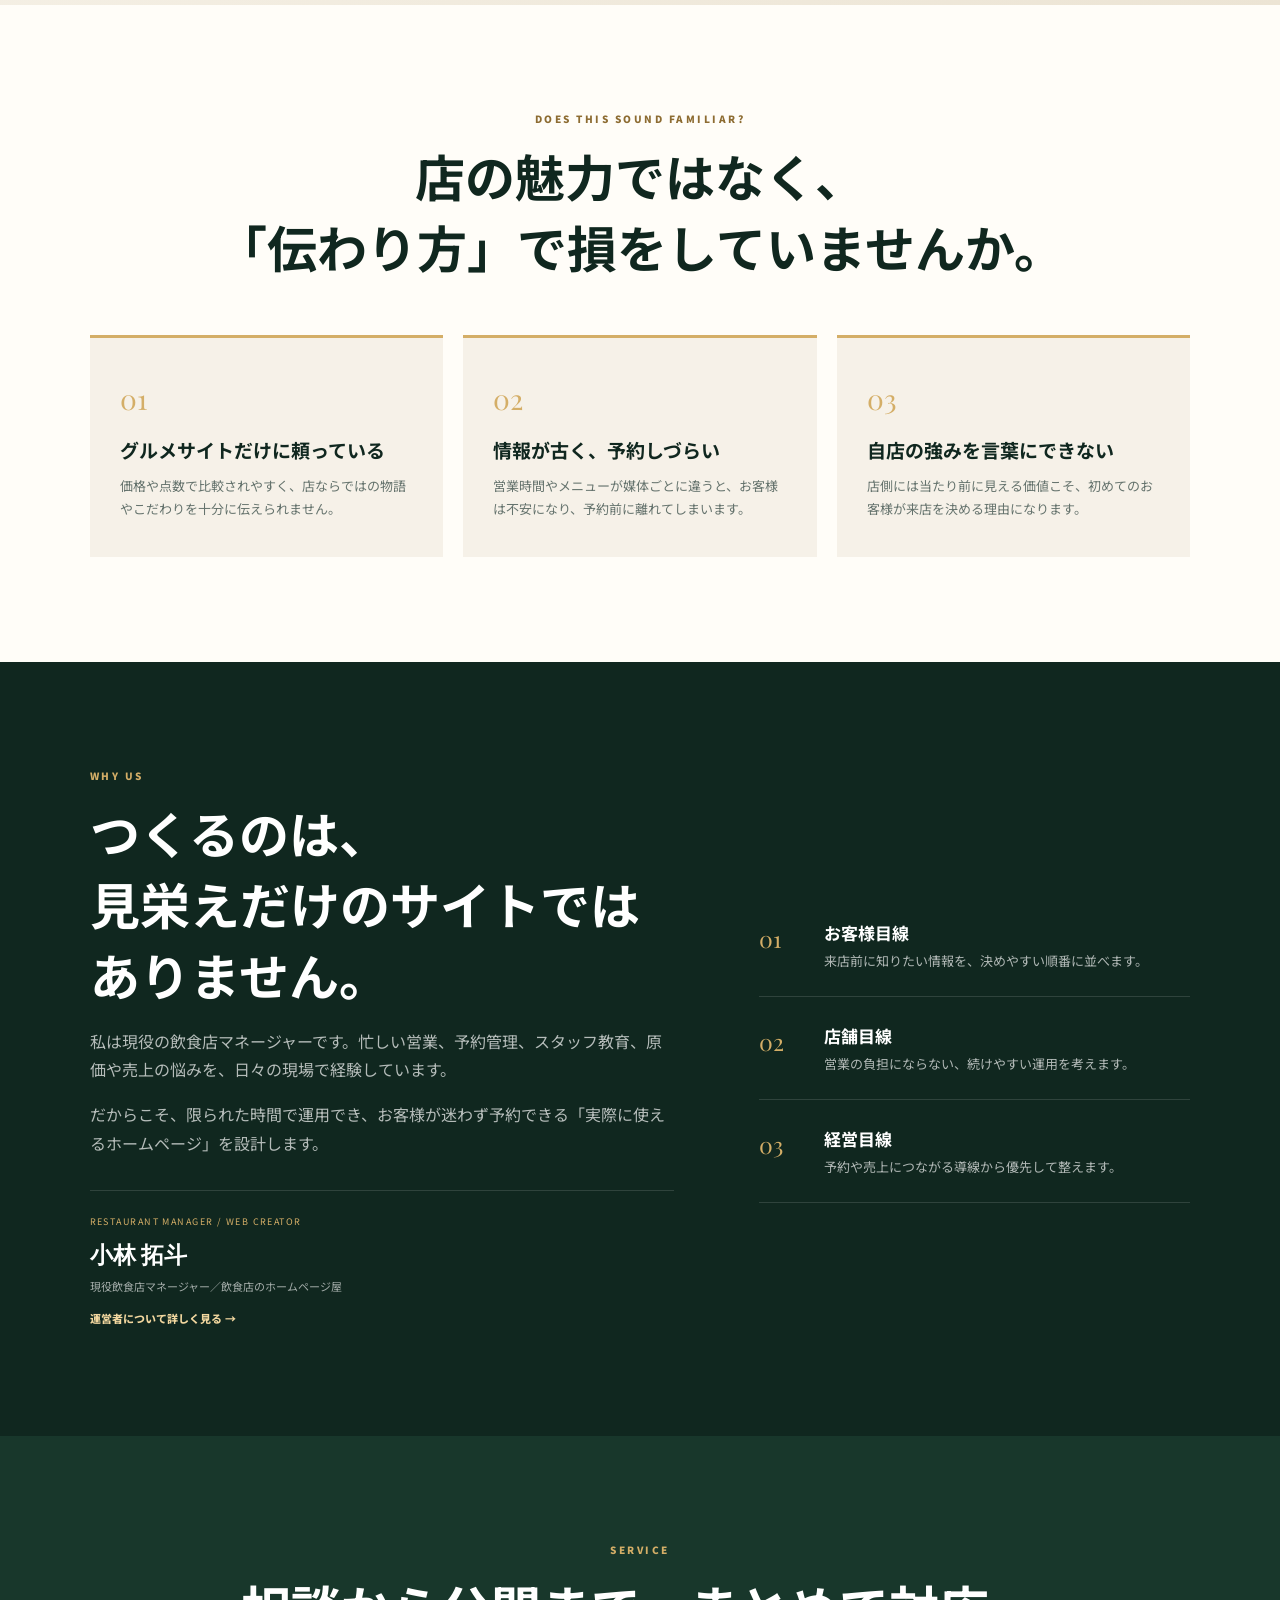
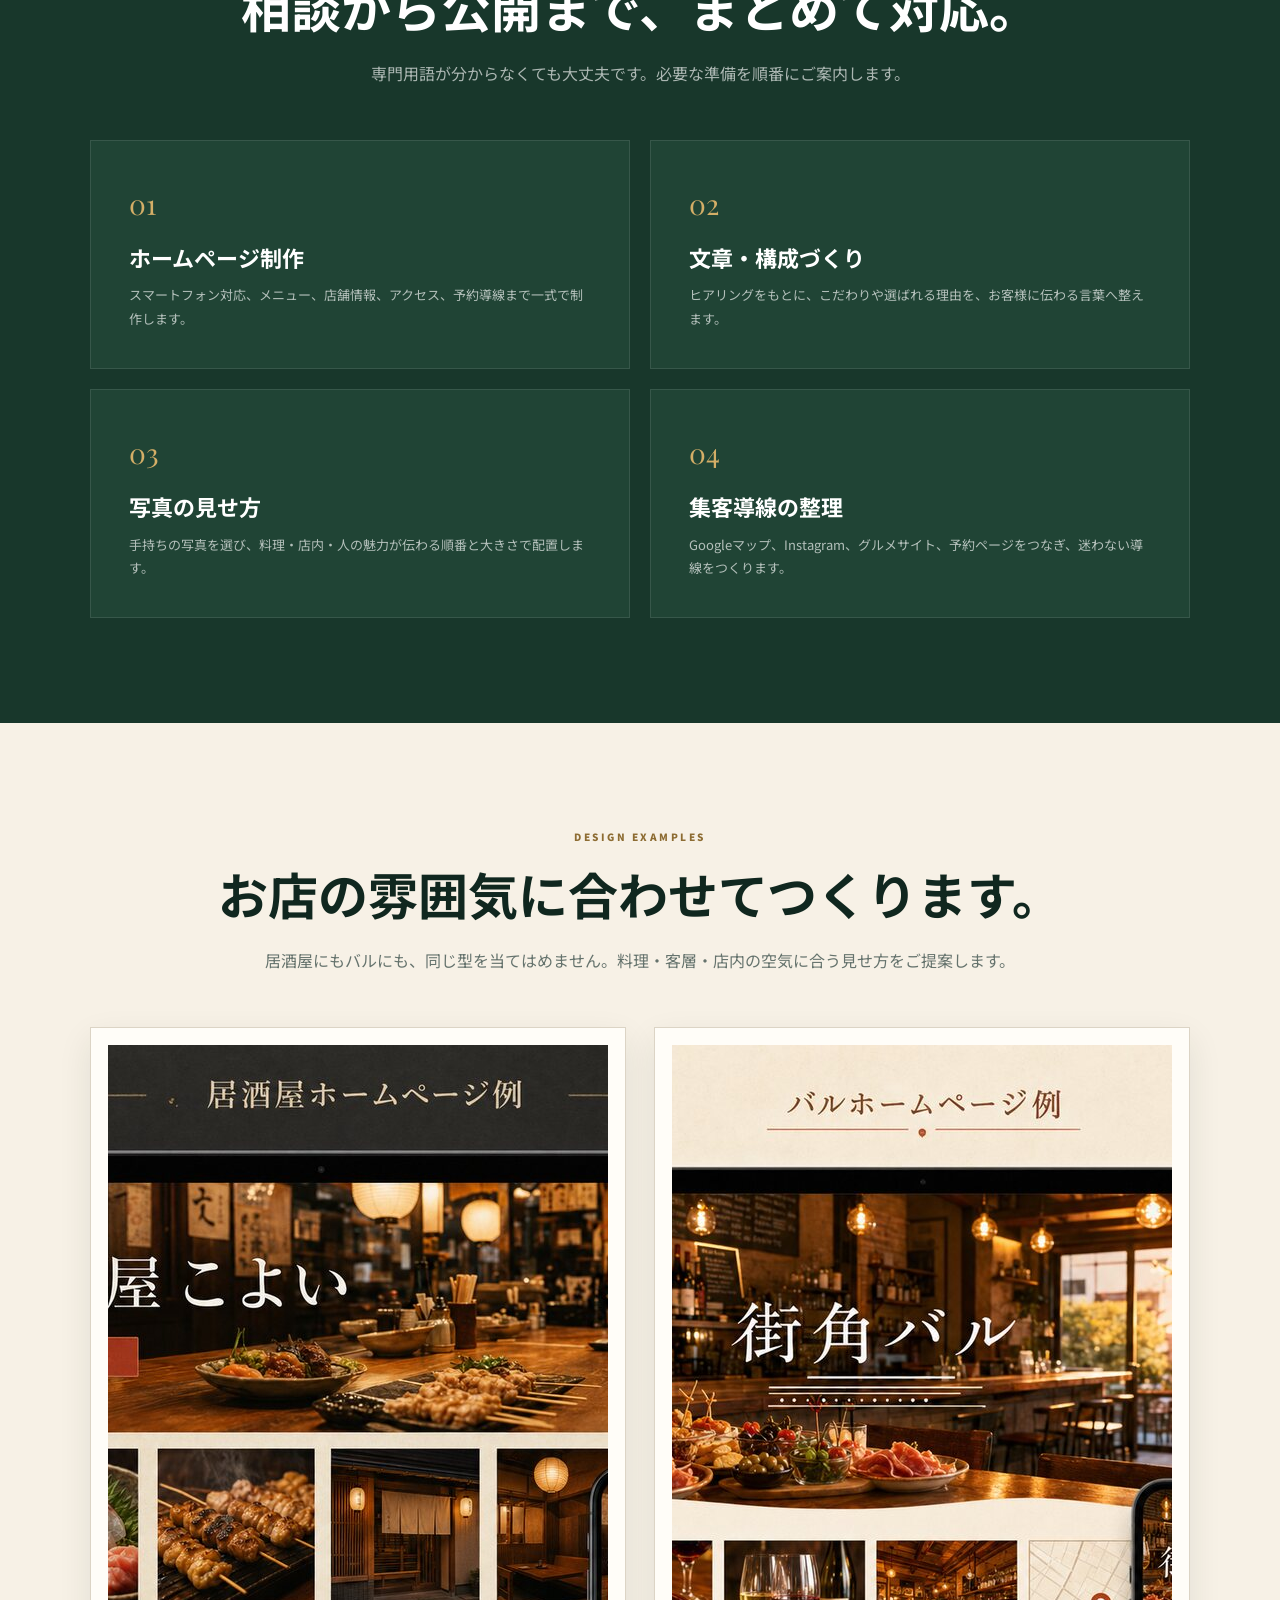
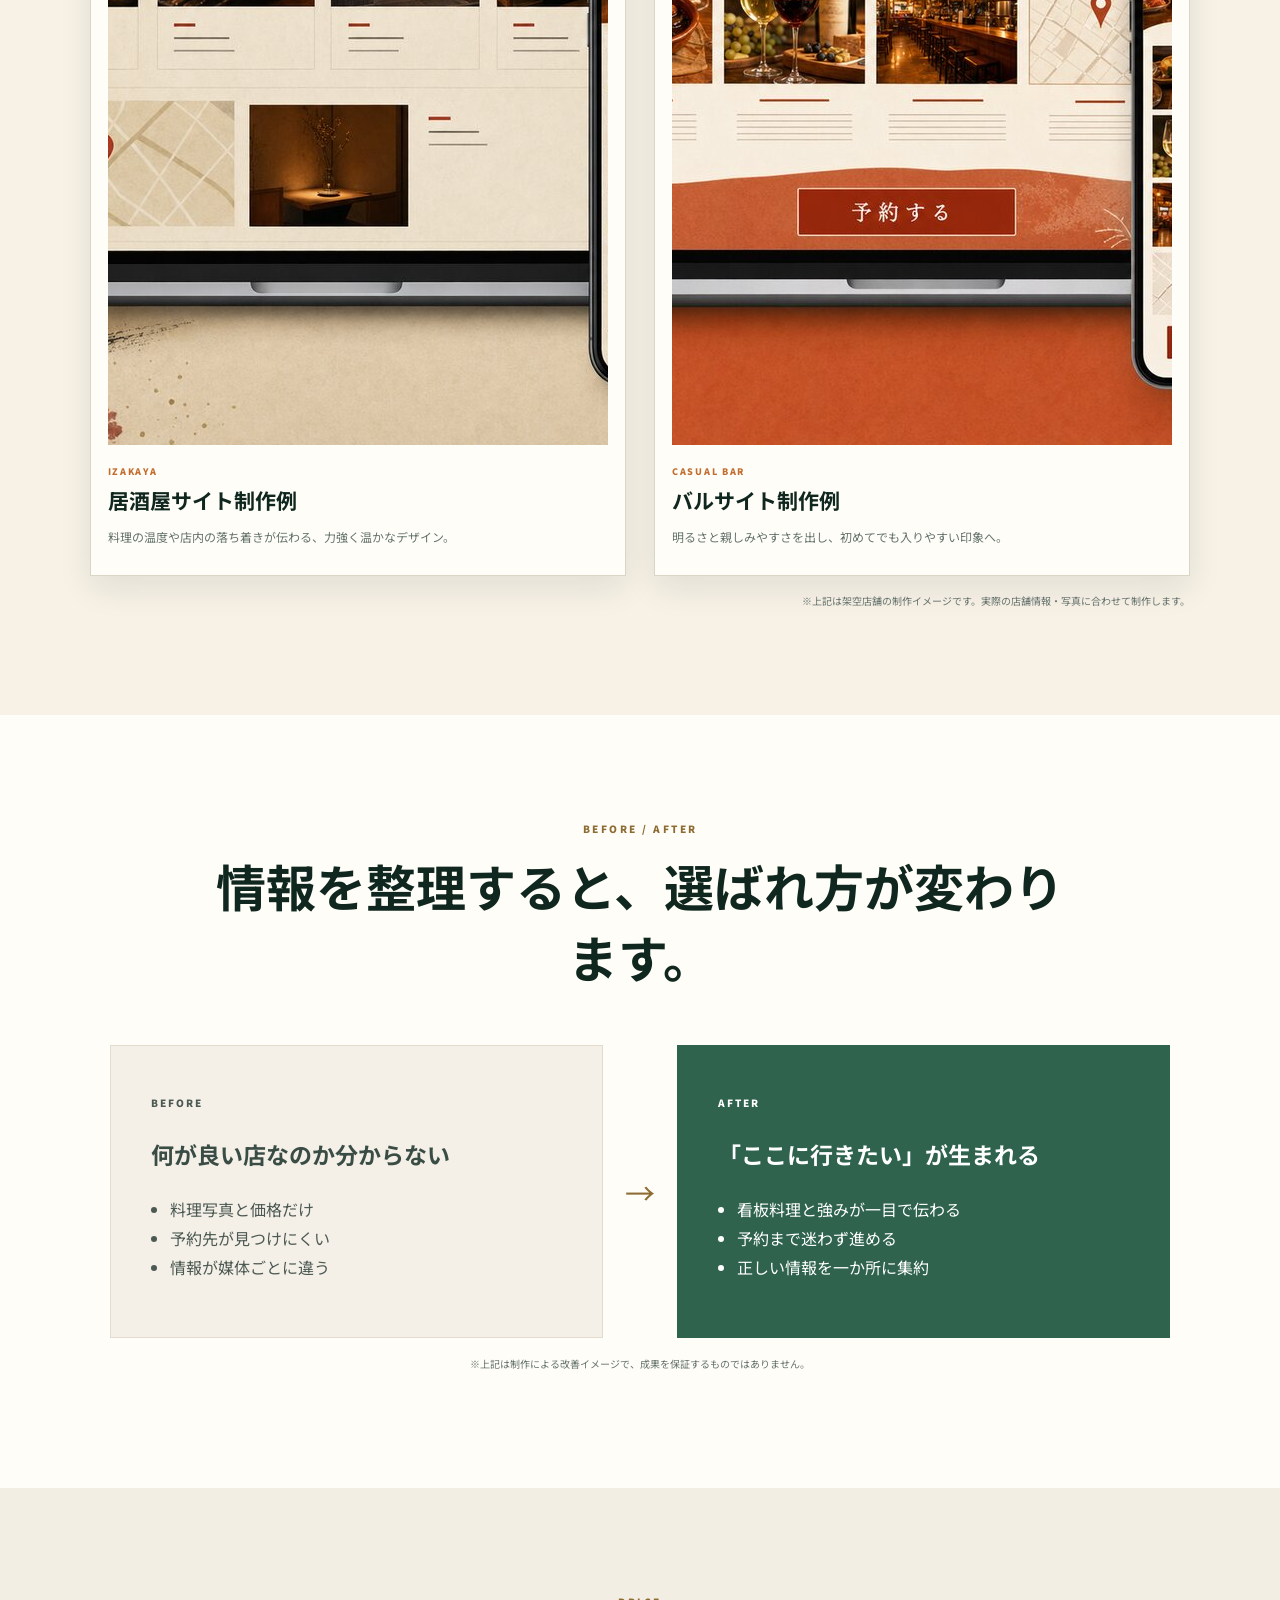
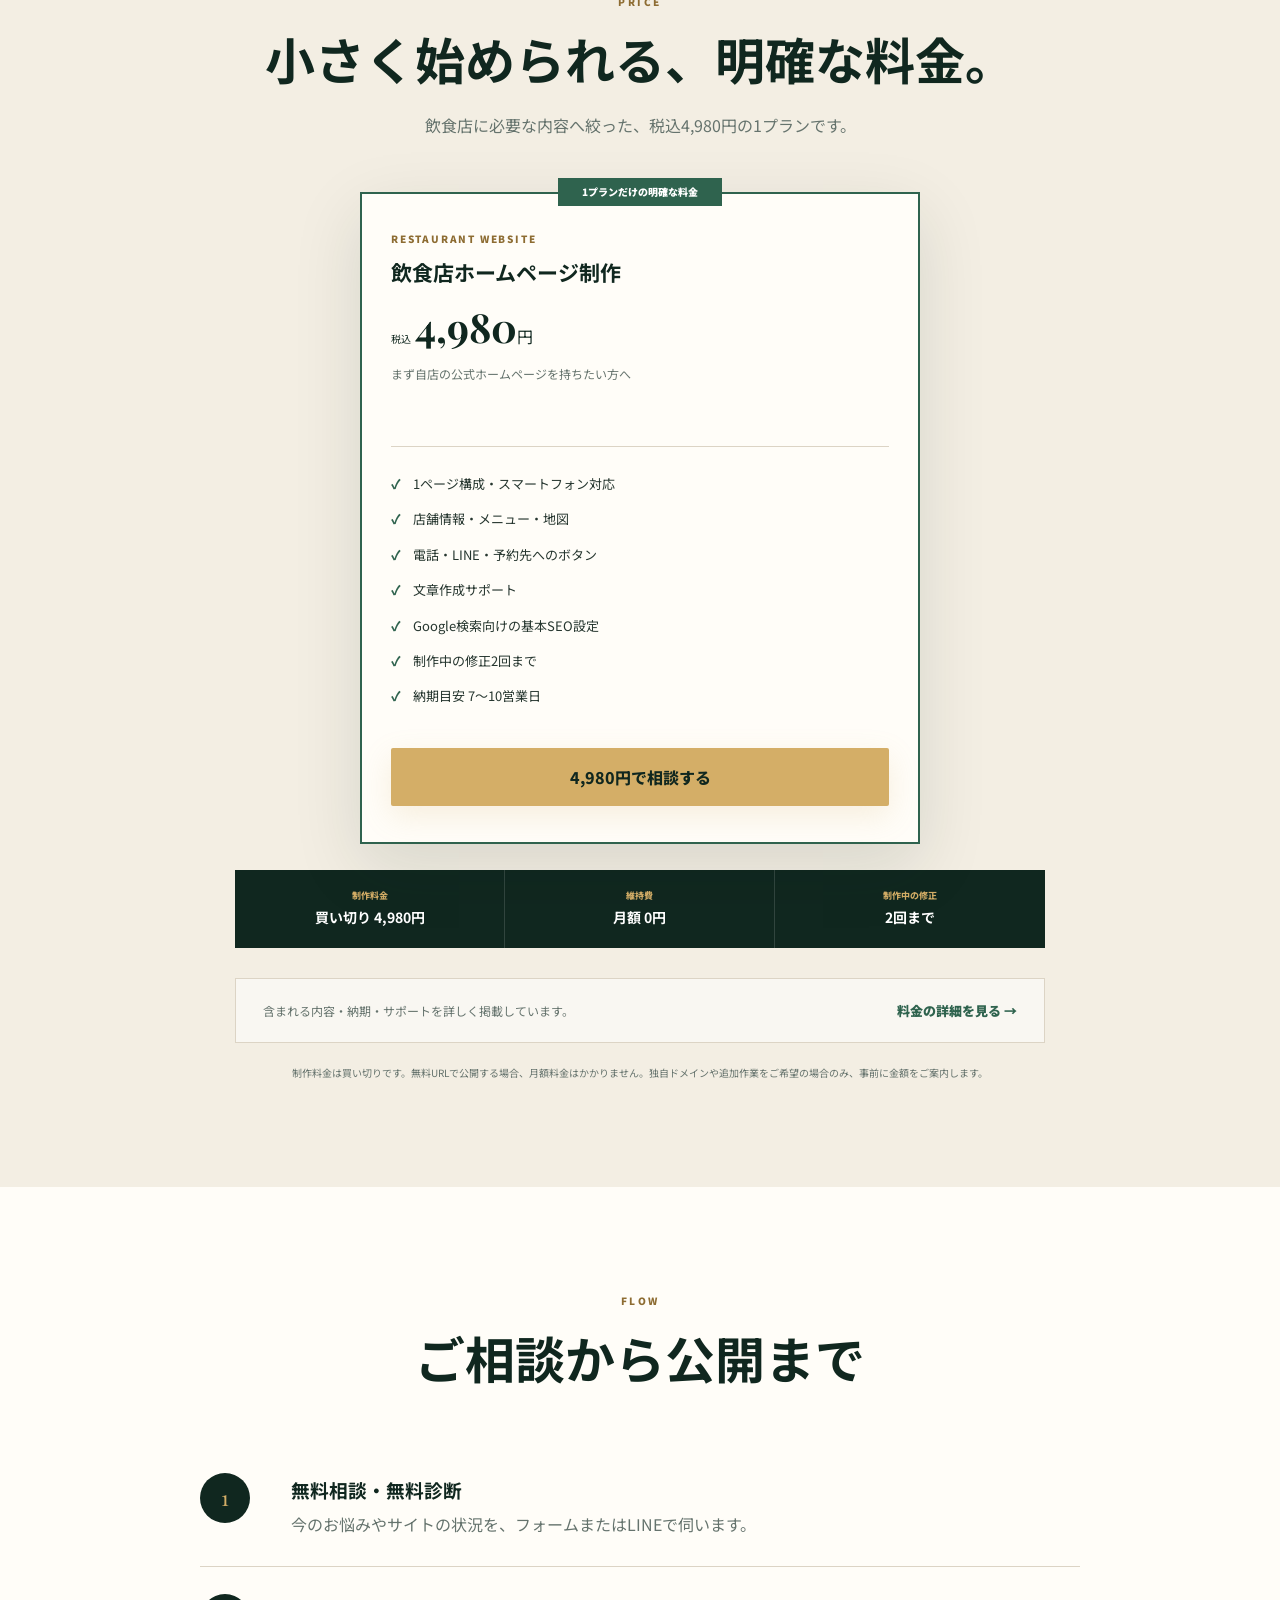
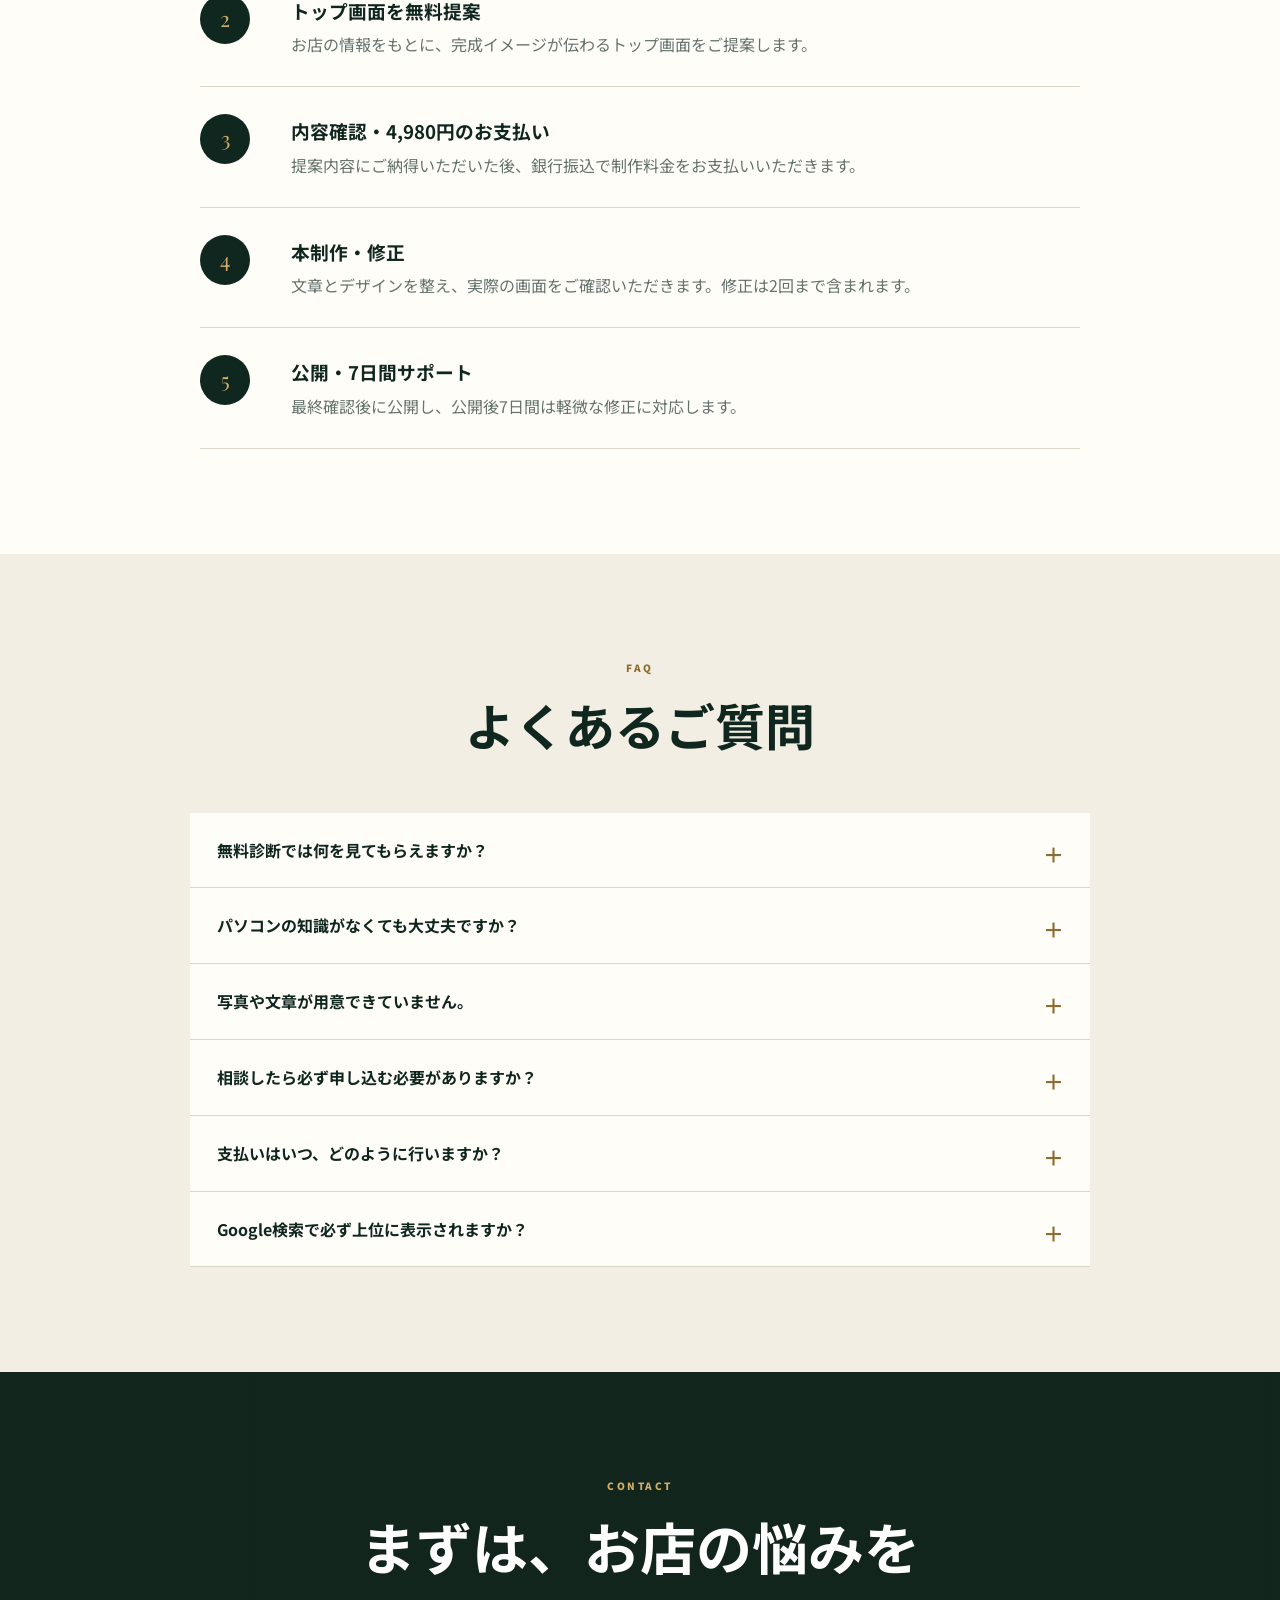
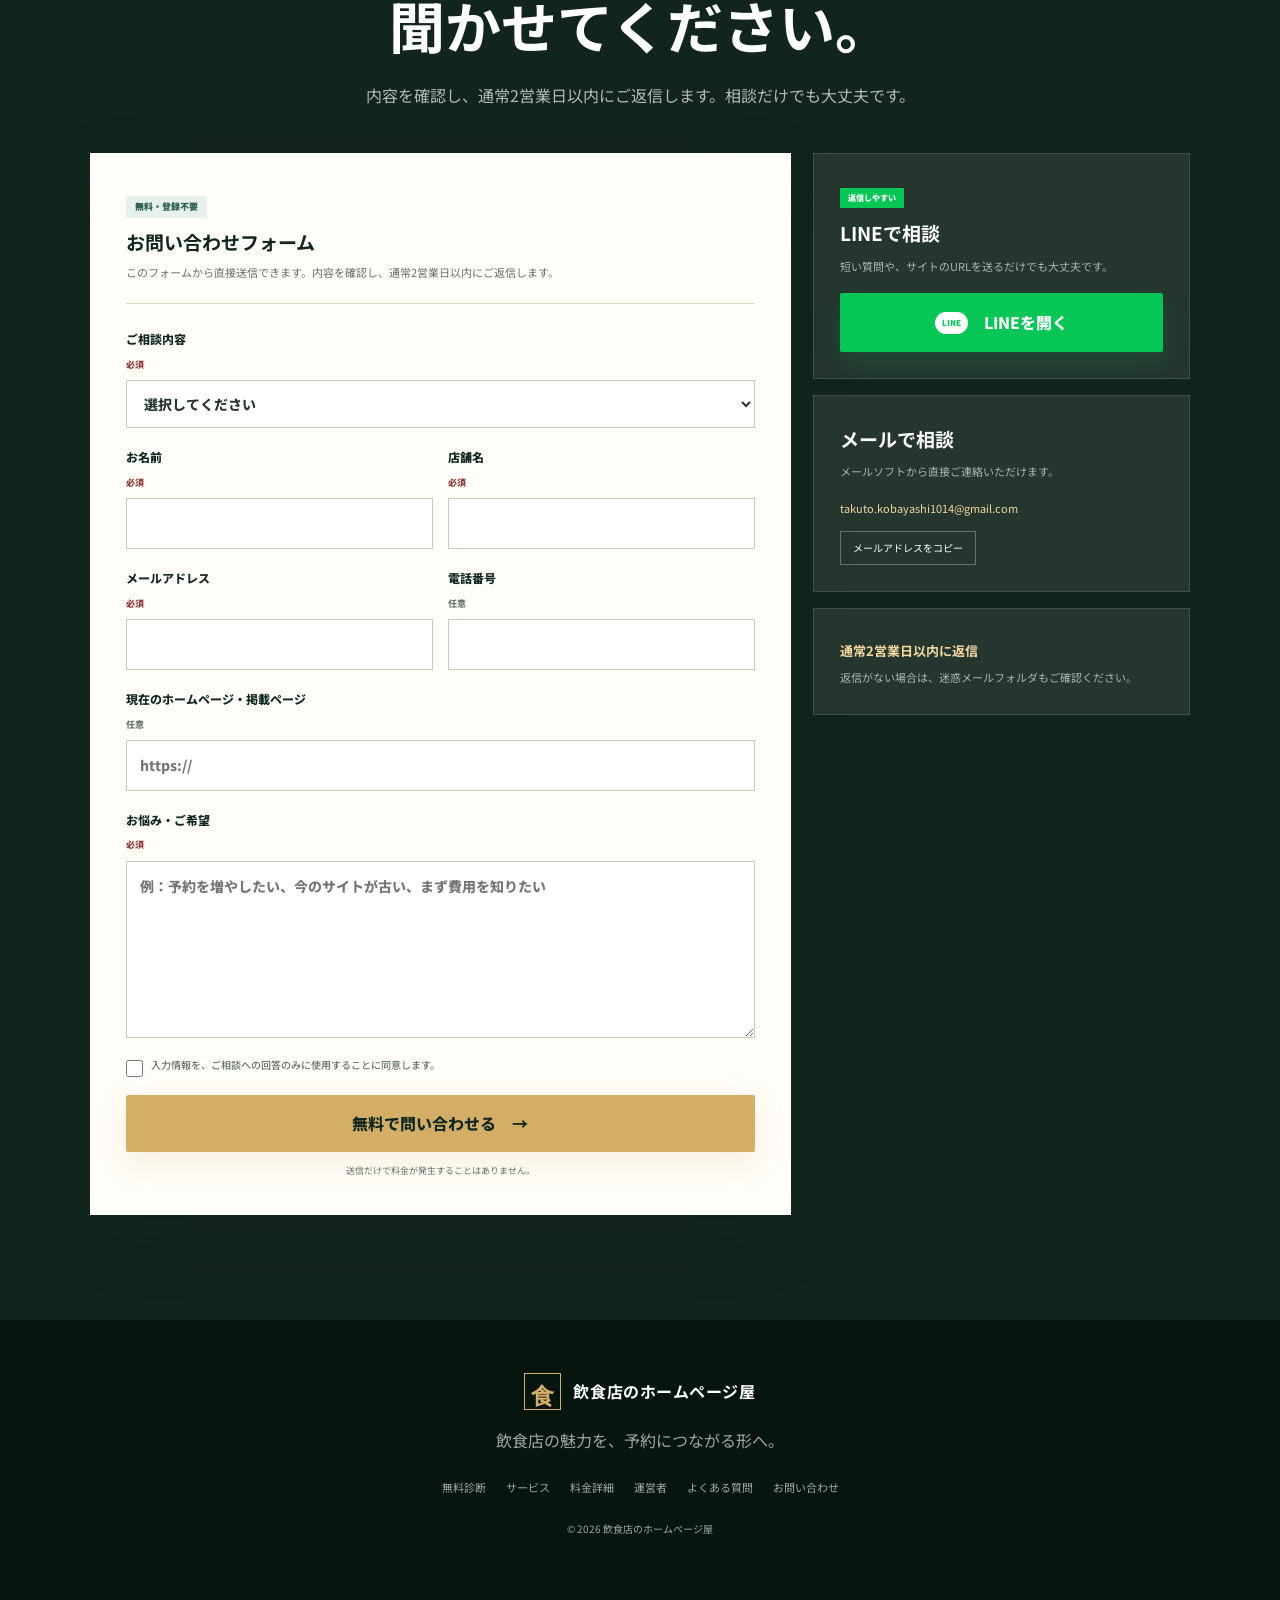
==== commit 85a5d57c: "Add files via upload" ====
--- a/index.html
+++ b/index.html
@@ -225,27 +225,13 @@
       </div>
       <div class="example-grid">
         <article class="example-card reveal">
-          <div class="browser-mock izakaya-mock" role="img" aria-label="落ち着いた居酒屋ホームページの制作イメージ">
-            <div class="browser-bar"><i></i><i></i><i></i></div>
-            <div class="mock-copy">
-              <span>旬の肴と地酒</span>
-              <strong>今夜も、旨い一皿を。</strong>
-              <b>お席を予約する</b>
-            </div>
-          </div>
+          <img class="example-image" src="homepage-example-izakaya.jpg" alt="居酒屋ホームページのパソコン・スマートフォン表示イメージ" loading="lazy" width="1000" height="1000">
           <p class="example-type">IZAKAYA</p>
           <h3>居酒屋サイト制作例</h3>
           <p>料理の温度や店内の落ち着きが伝わる、力強く温かなデザイン。</p>
         </article>
         <article class="example-card reveal">
-          <div class="browser-mock bar-mock" role="img" aria-label="親しみやすいバルホームページの制作イメージ">
-            <div class="browser-bar"><i></i><i></i><i></i></div>
-            <div class="mock-copy">
-              <span>WINE &amp; SMALL PLATES</span>
-              <strong>気軽に楽しむ、街角バル。</strong>
-              <b>メニューを見る</b>
-            </div>
-          </div>
+          <img class="example-image" src="homepage-example-bar.jpg" alt="バルホームページのパソコン・スマートフォン表示イメージ" loading="lazy" width="1000" height="1000">
           <p class="example-type">CASUAL BAR</p>
           <h3>バルサイト制作例</h3>
           <p>明るさと親しみやすさを出し、初めてでも入りやすい印象へ。</p>
--- a/style.css
+++ b/style.css
@@ -150,6 +150,7 @@
 .examples{background:#f7f1e6}
 .example-grid{max-width:1120px;margin:auto;display:grid;grid-template-columns:1fr 1fr;gap:28px}
 .example-card{padding:17px 17px 27px;background:var(--paper);border:1px solid var(--line);box-shadow:var(--shadow-small)}
+.example-image{width:100%;aspect-ratio:1/1;object-fit:cover;background:#eee8dc}
 .browser-mock{position:relative;min-height:360px;padding:56px 42px 36px;overflow:hidden;display:flex;align-items:flex-end}
 .browser-mock::after{content:"";position:absolute;inset:34px 0 0;background:linear-gradient(90deg,rgba(10,20,15,.84),rgba(10,20,15,.2));z-index:0}
 .browser-bar{position:absolute;z-index:2;inset:0 0 auto;height:34px;display:flex;align-items:center;gap:6px;padding:0 12px;background:#eee8dc}
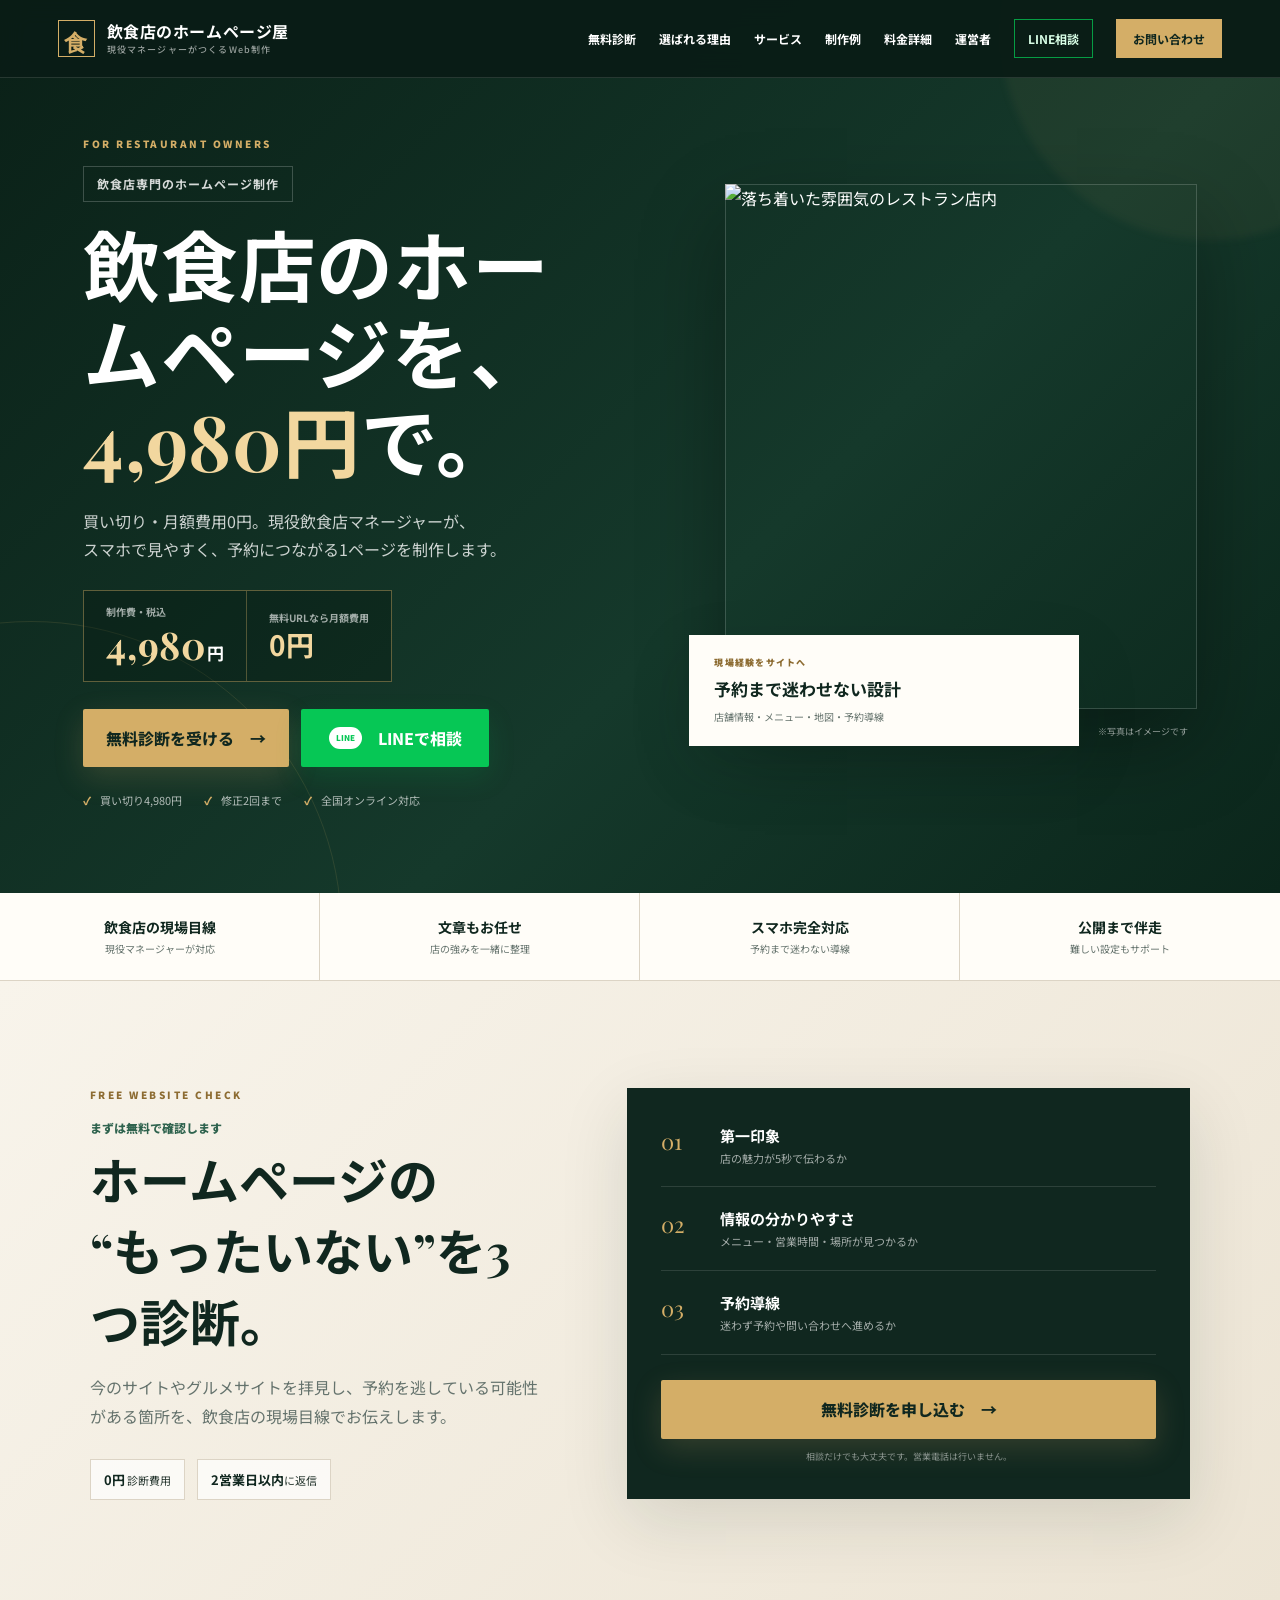
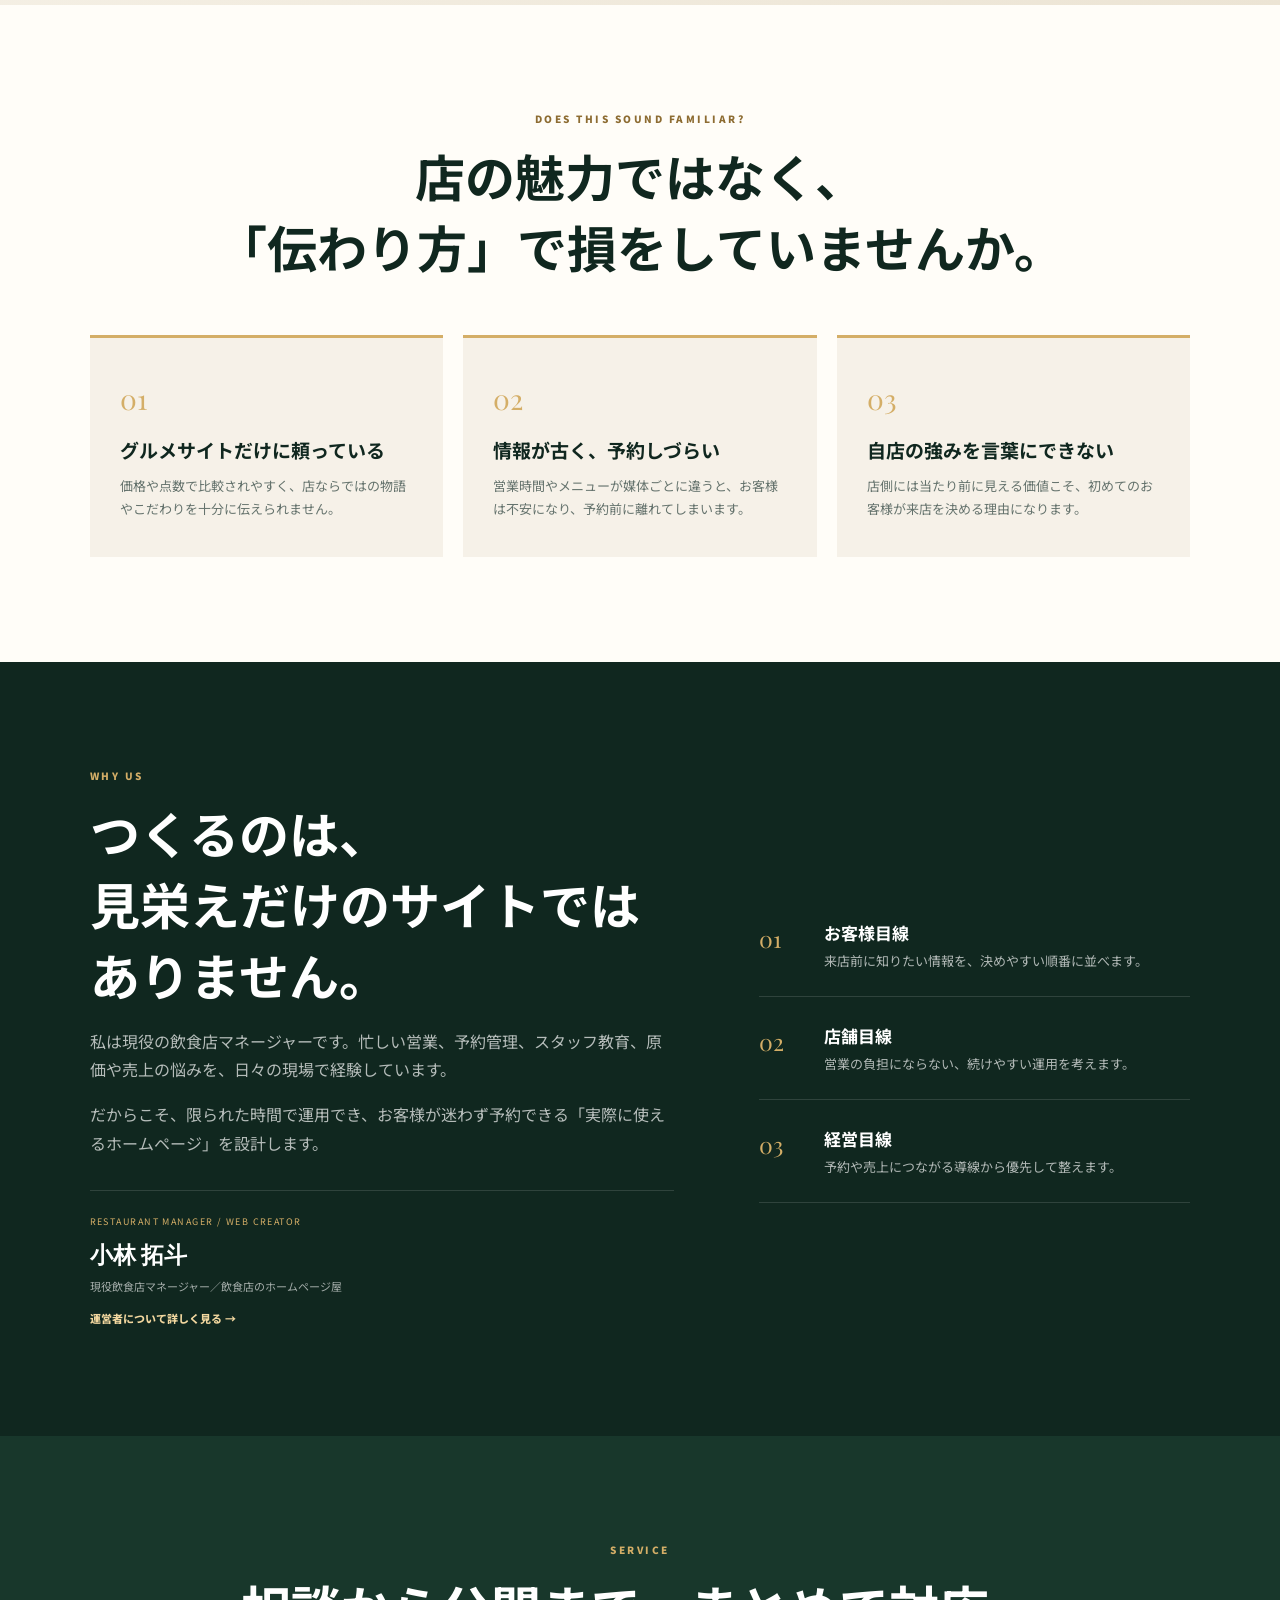
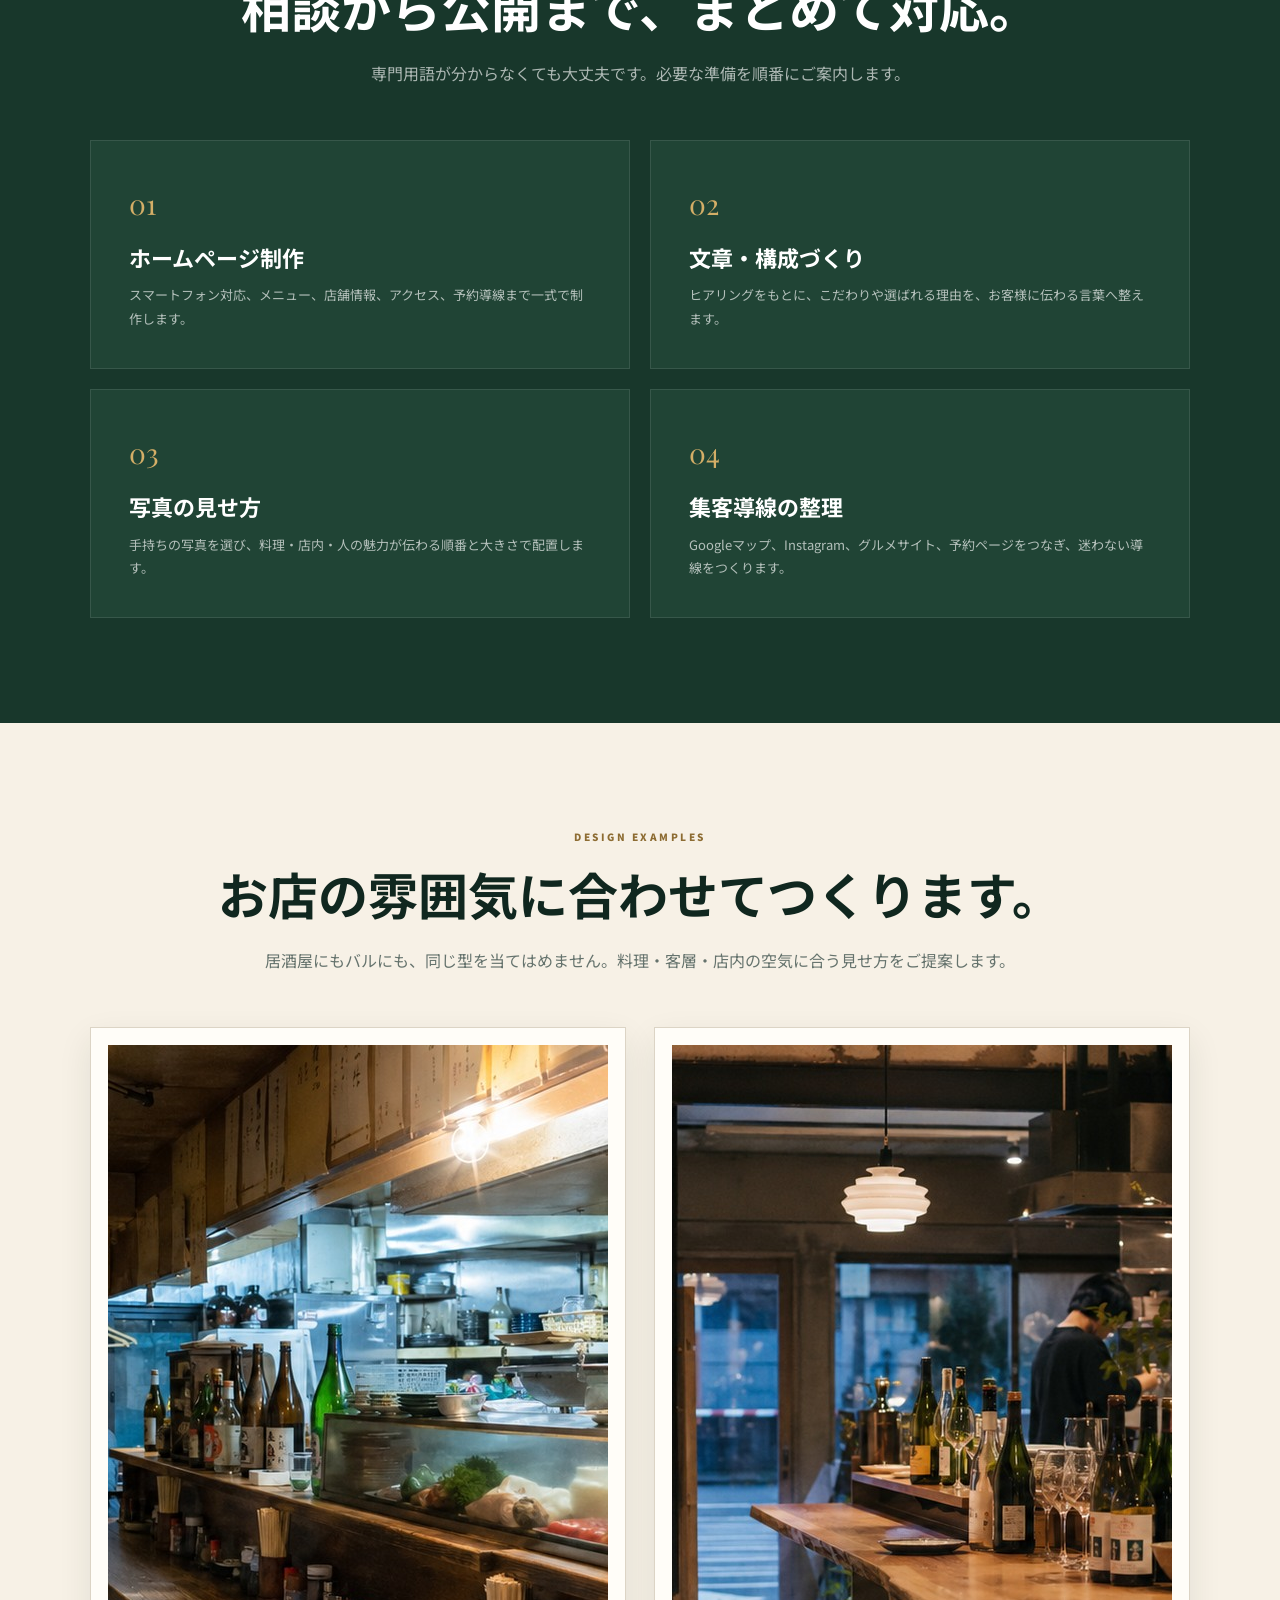
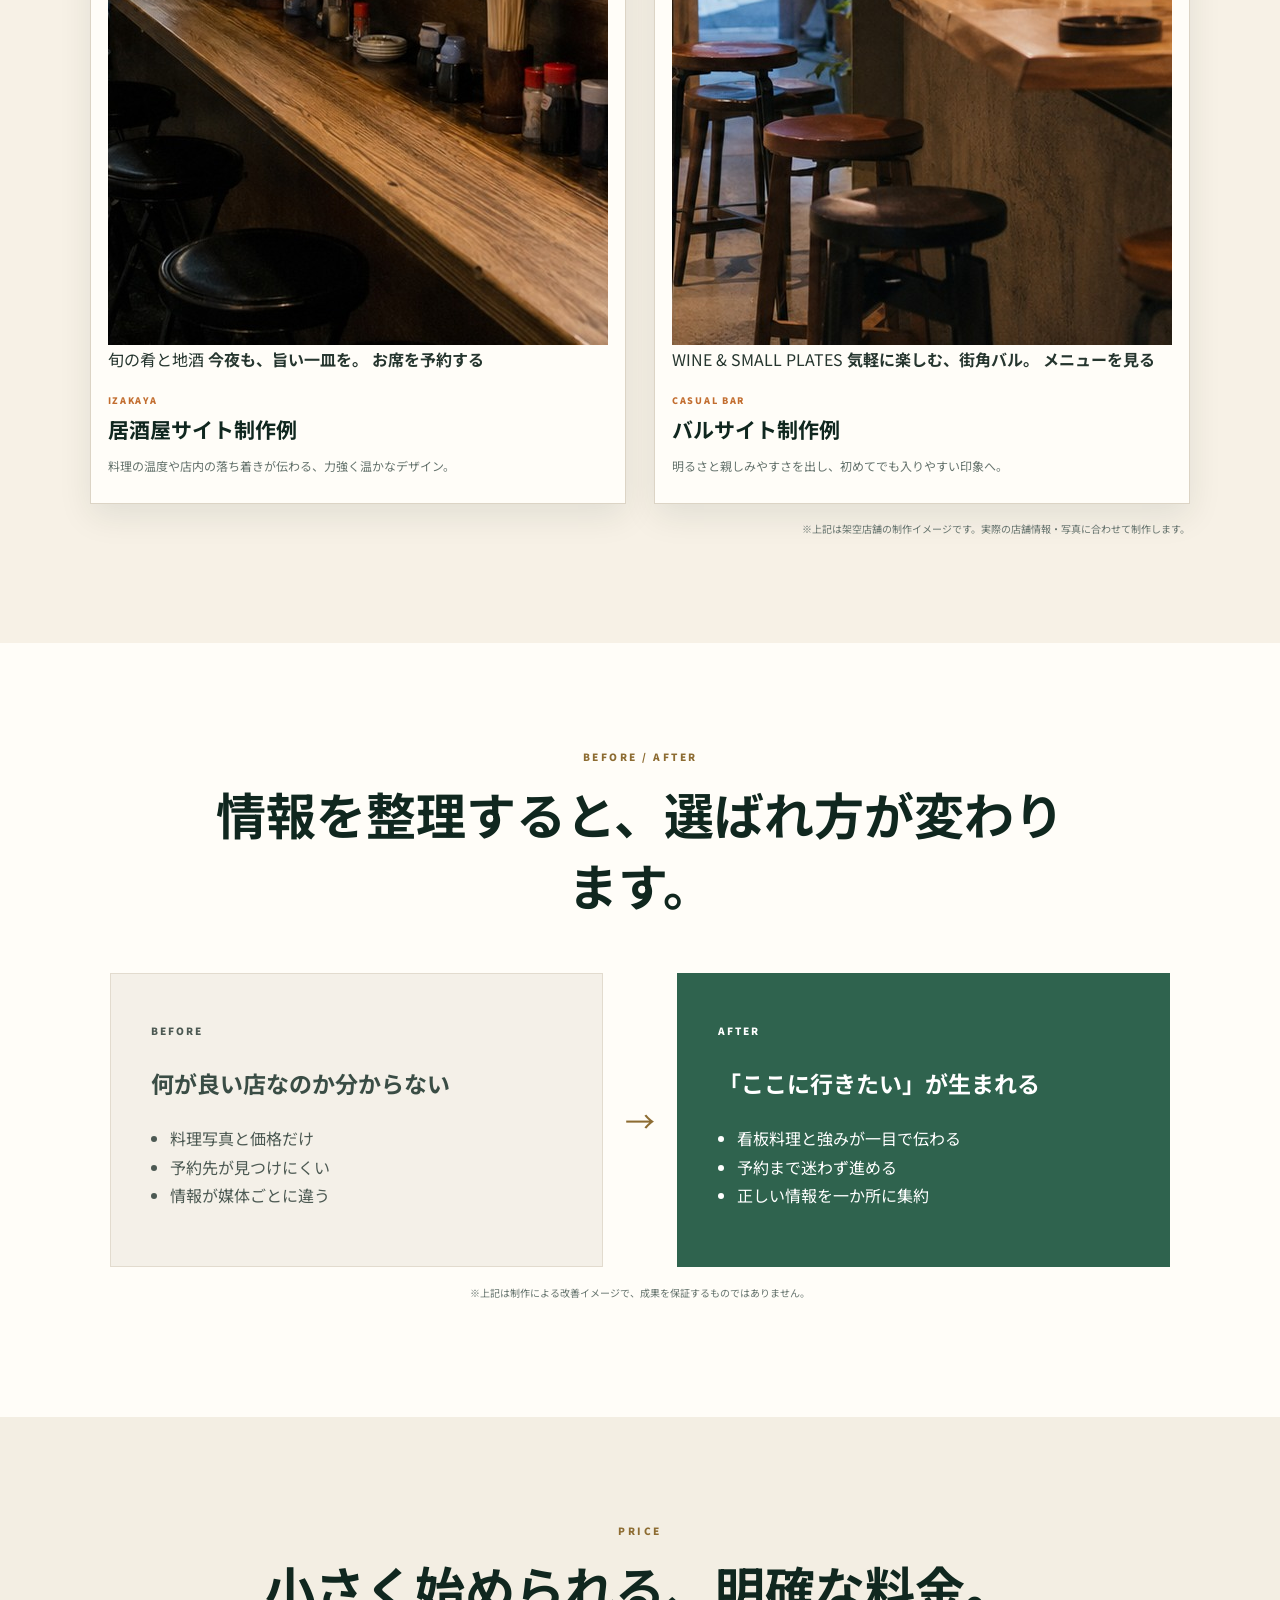
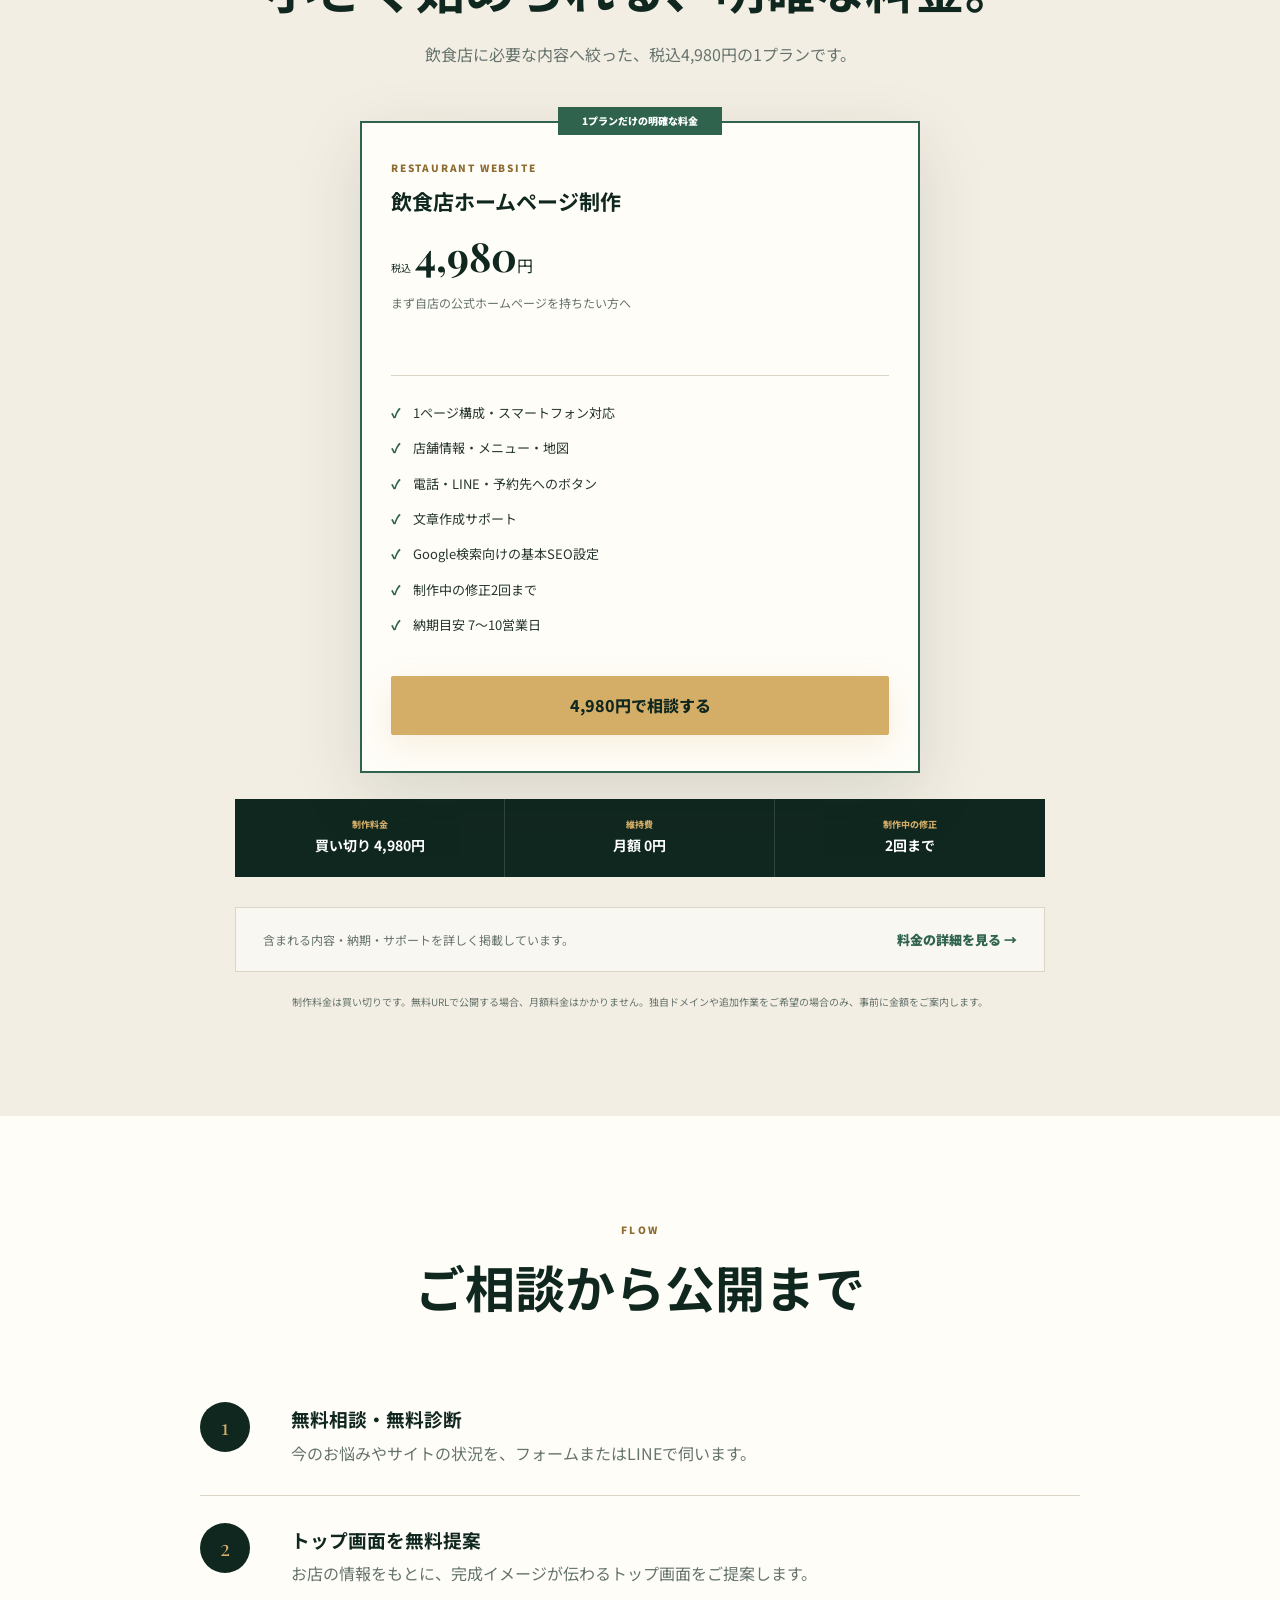
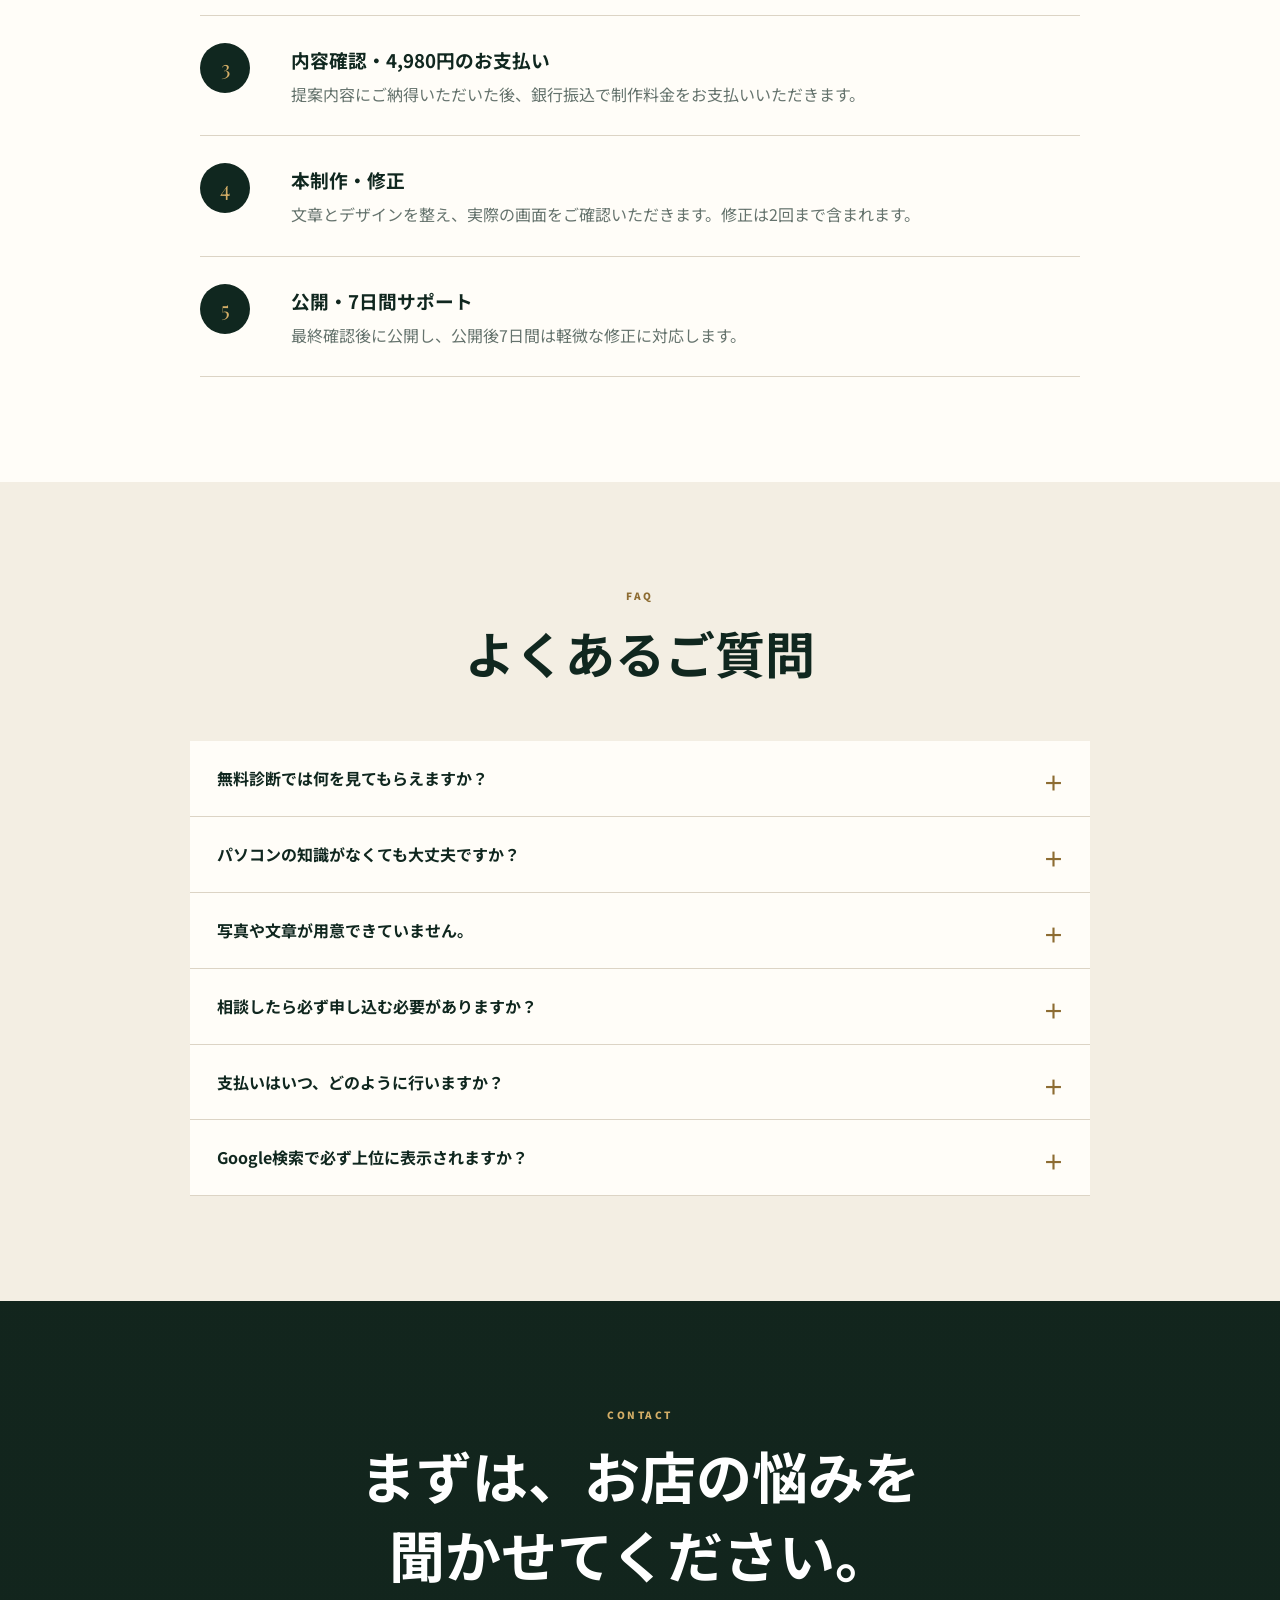
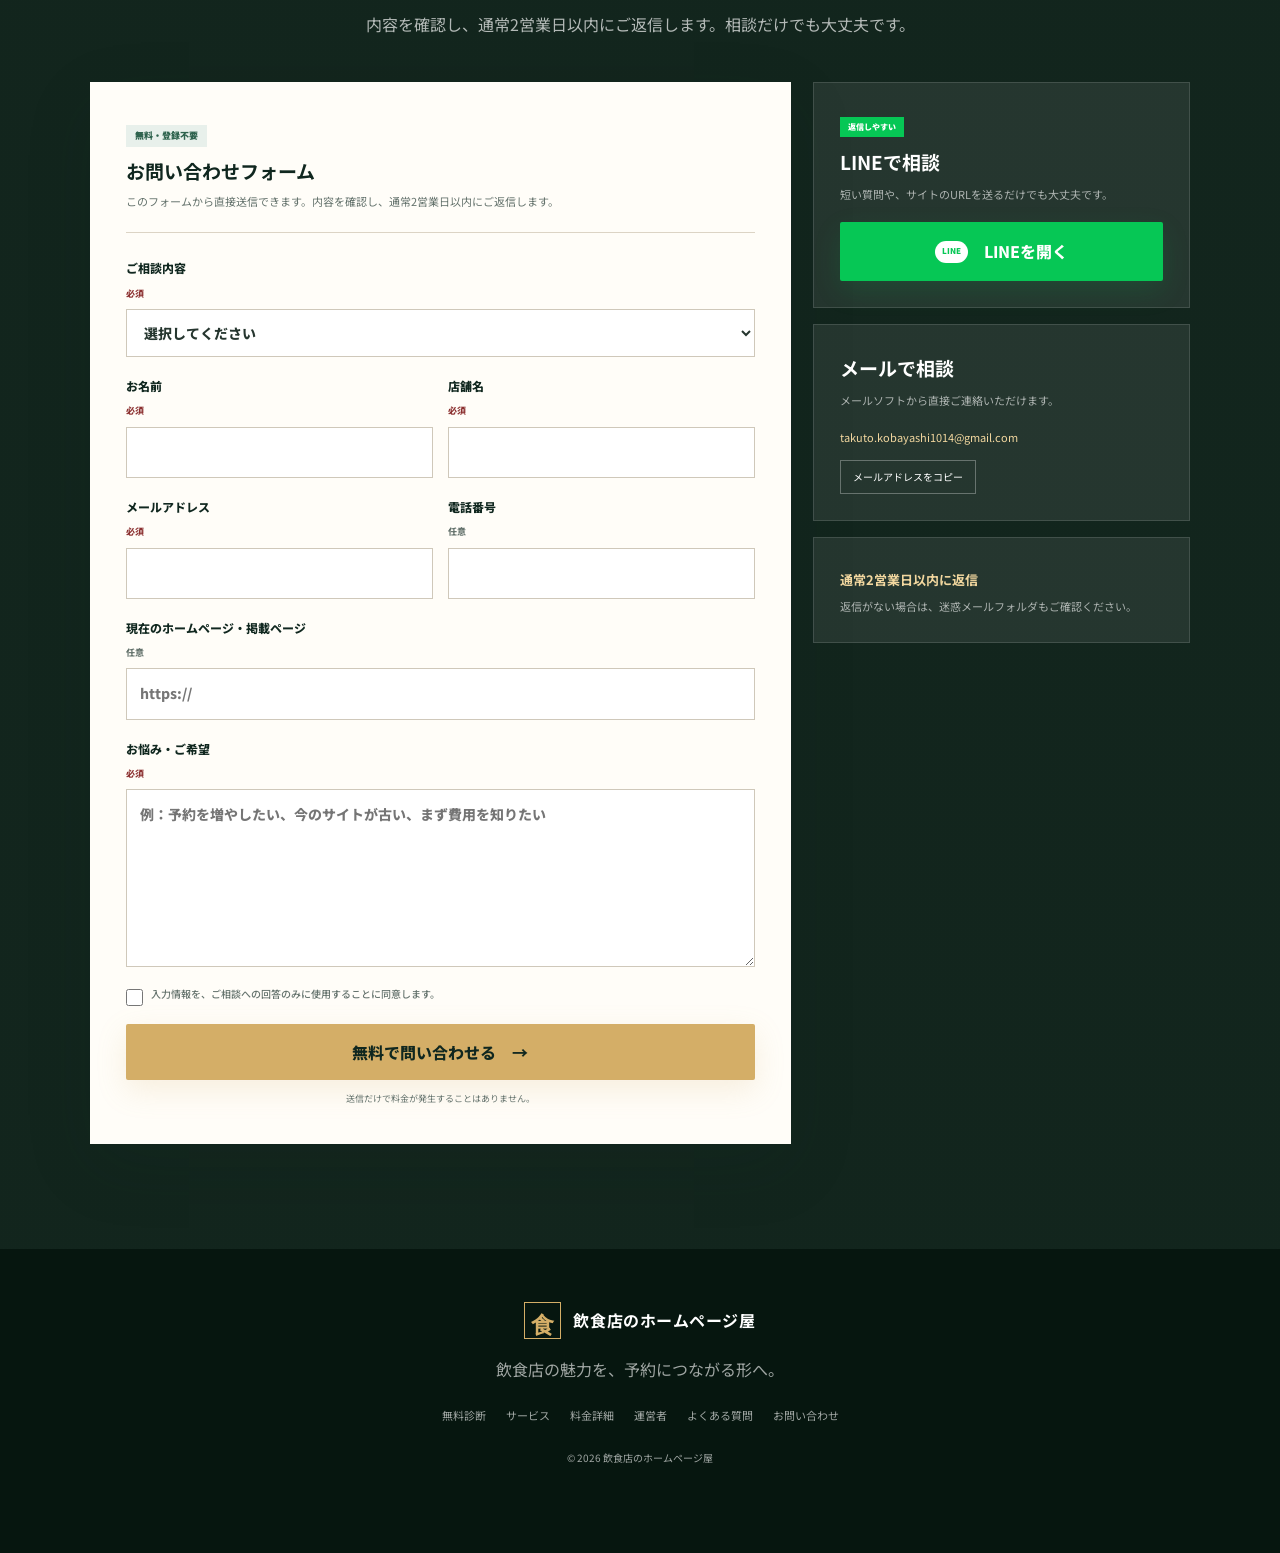
==== commit 36ae0dd9: "Add files via upload" ====
--- a/index.html
+++ b/index.html
@@ -225,13 +225,27 @@
       </div>
       <div class="example-grid">
         <article class="example-card reveal">
-          <img class="example-image" src="homepage-example-izakaya.jpg" alt="居酒屋ホームページのパソコン・スマートフォン表示イメージ" loading="lazy" width="1000" height="1000">
+          <div class="example-visual example-visual-izakaya">
+            <img class="example-image" src="homepage-example-izakaya.jpg?v=3" alt="木のカウンターがある落ち着いた居酒屋の店内" loading="lazy" width="1600" height="900">
+            <div class="example-screen-copy">
+              <span>旬の肴と地酒</span>
+              <strong>今夜も、旨い一皿を。</strong>
+              <b>お席を予約する</b>
+            </div>
+          </div>
           <p class="example-type">IZAKAYA</p>
           <h3>居酒屋サイト制作例</h3>
           <p>料理の温度や店内の落ち着きが伝わる、力強く温かなデザイン。</p>
         </article>
         <article class="example-card reveal">
-          <img class="example-image" src="homepage-example-bar.jpg" alt="バルホームページのパソコン・スマートフォン表示イメージ" loading="lazy" width="1000" height="1000">
+          <div class="example-visual example-visual-bar">
+            <img class="example-image" src="homepage-example-bar.jpg?v=3" alt="レンガと木の温かみがある街角バルの店内" loading="lazy" width="1600" height="900">
+            <div class="example-screen-copy">
+              <span>WINE &amp; SMALL PLATES</span>
+              <strong>気軽に楽しむ、街角バル。</strong>
+              <b>メニューを見る</b>
+            </div>
+          </div>
           <p class="example-type">CASUAL BAR</p>
           <h3>バルサイト制作例</h3>
           <p>明るさと親しみやすさを出し、初めてでも入りやすい印象へ。</p>
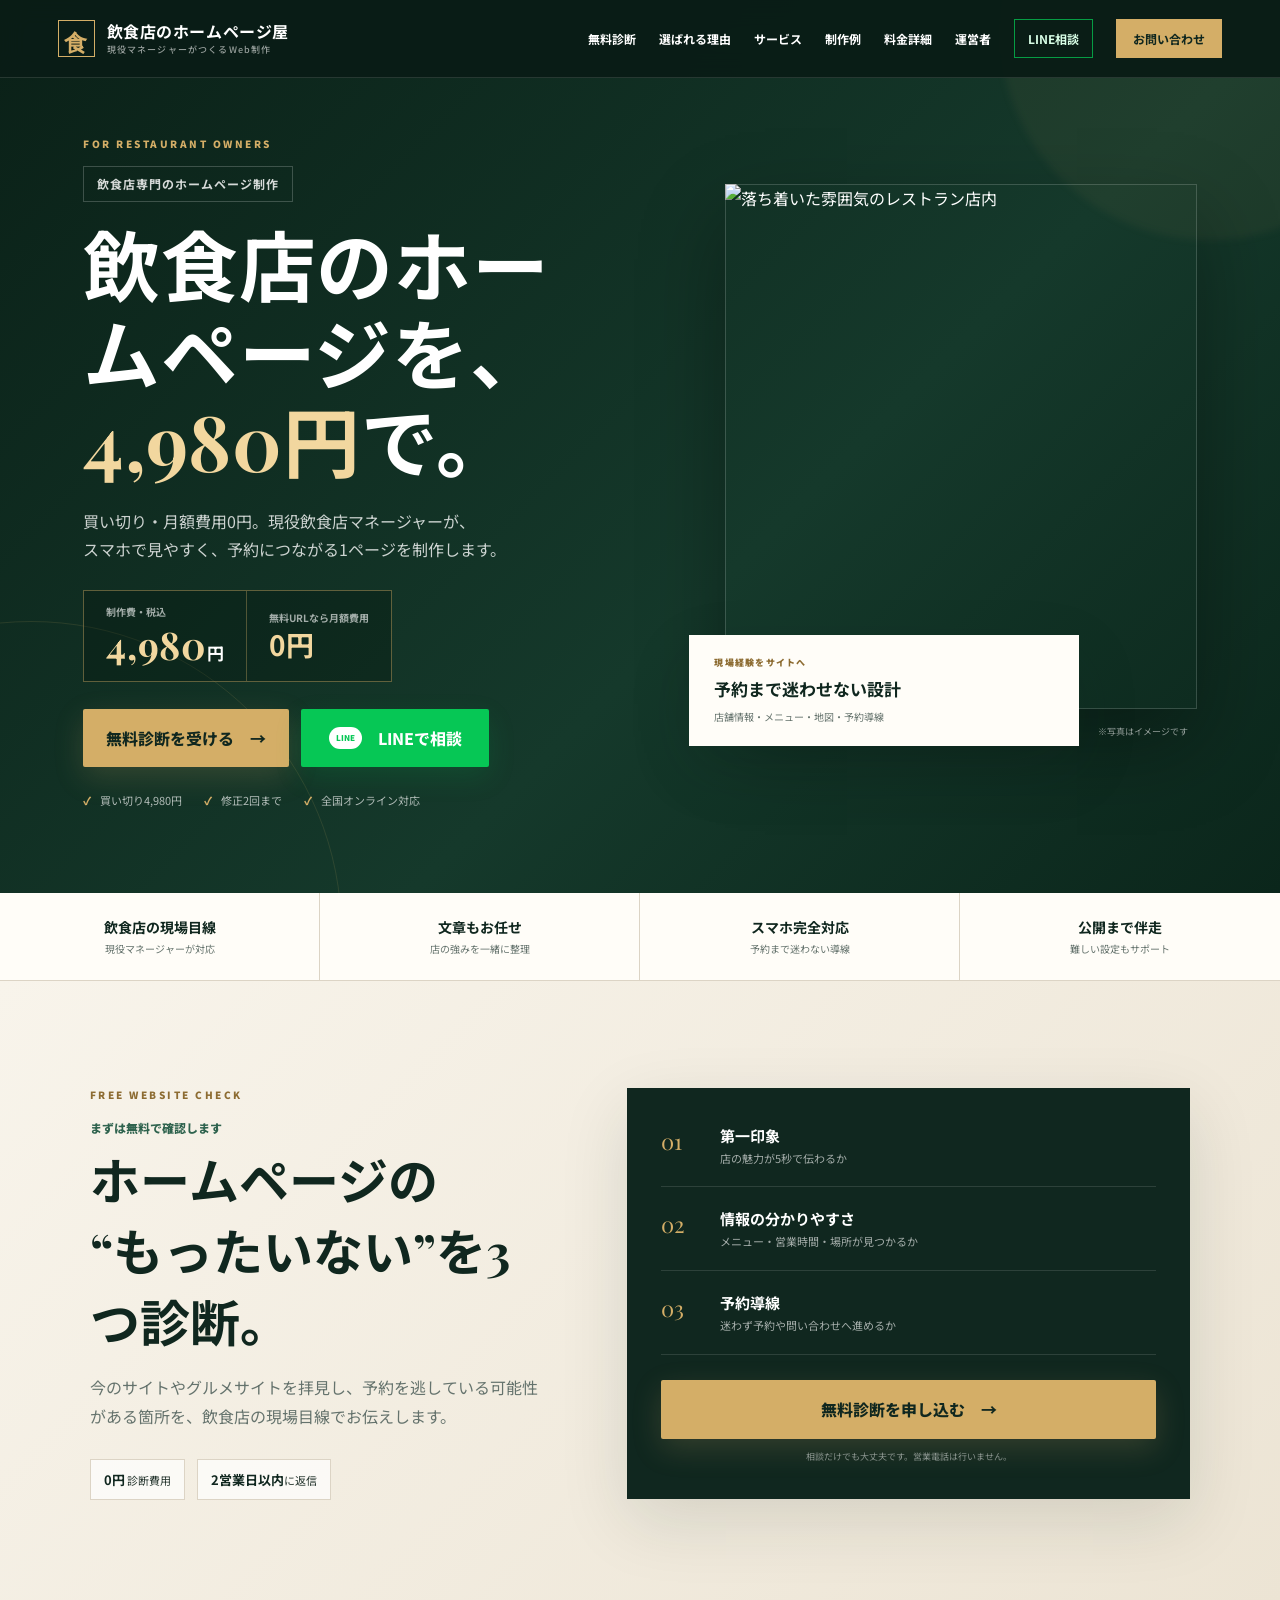
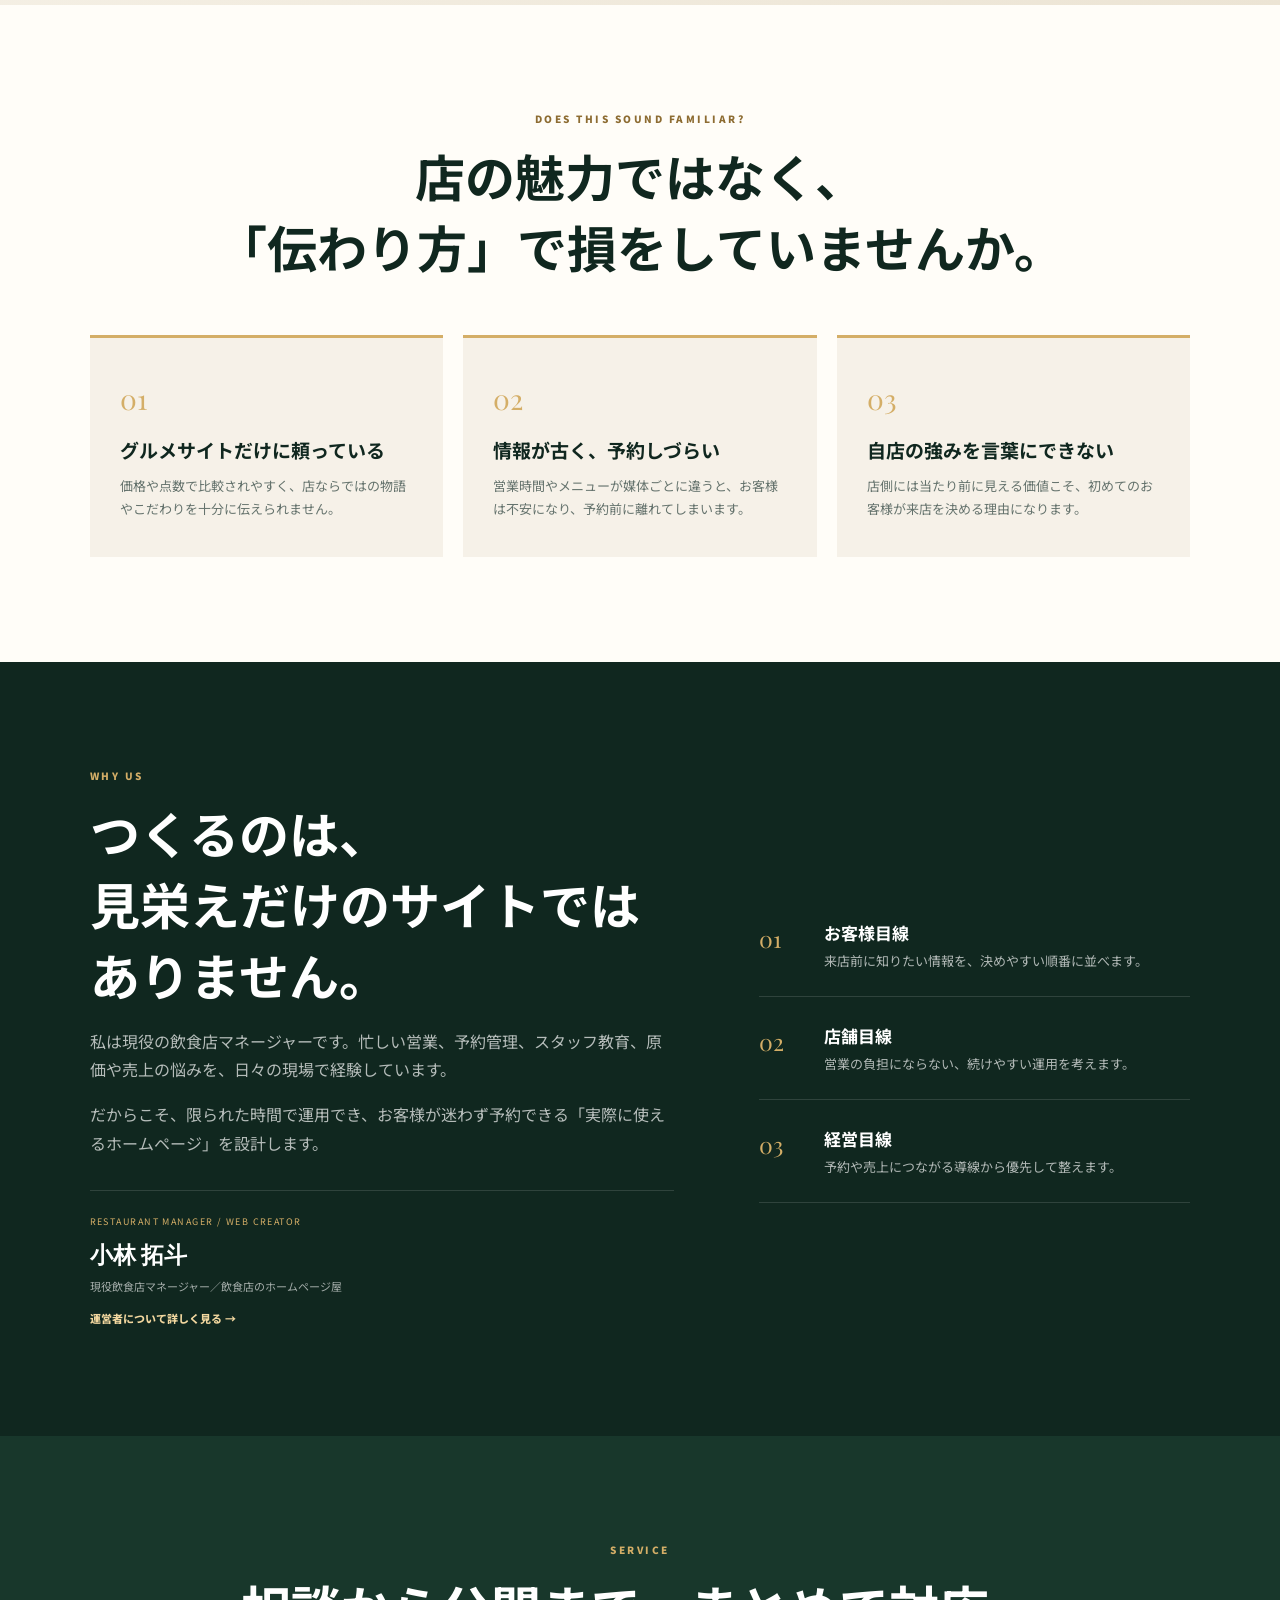
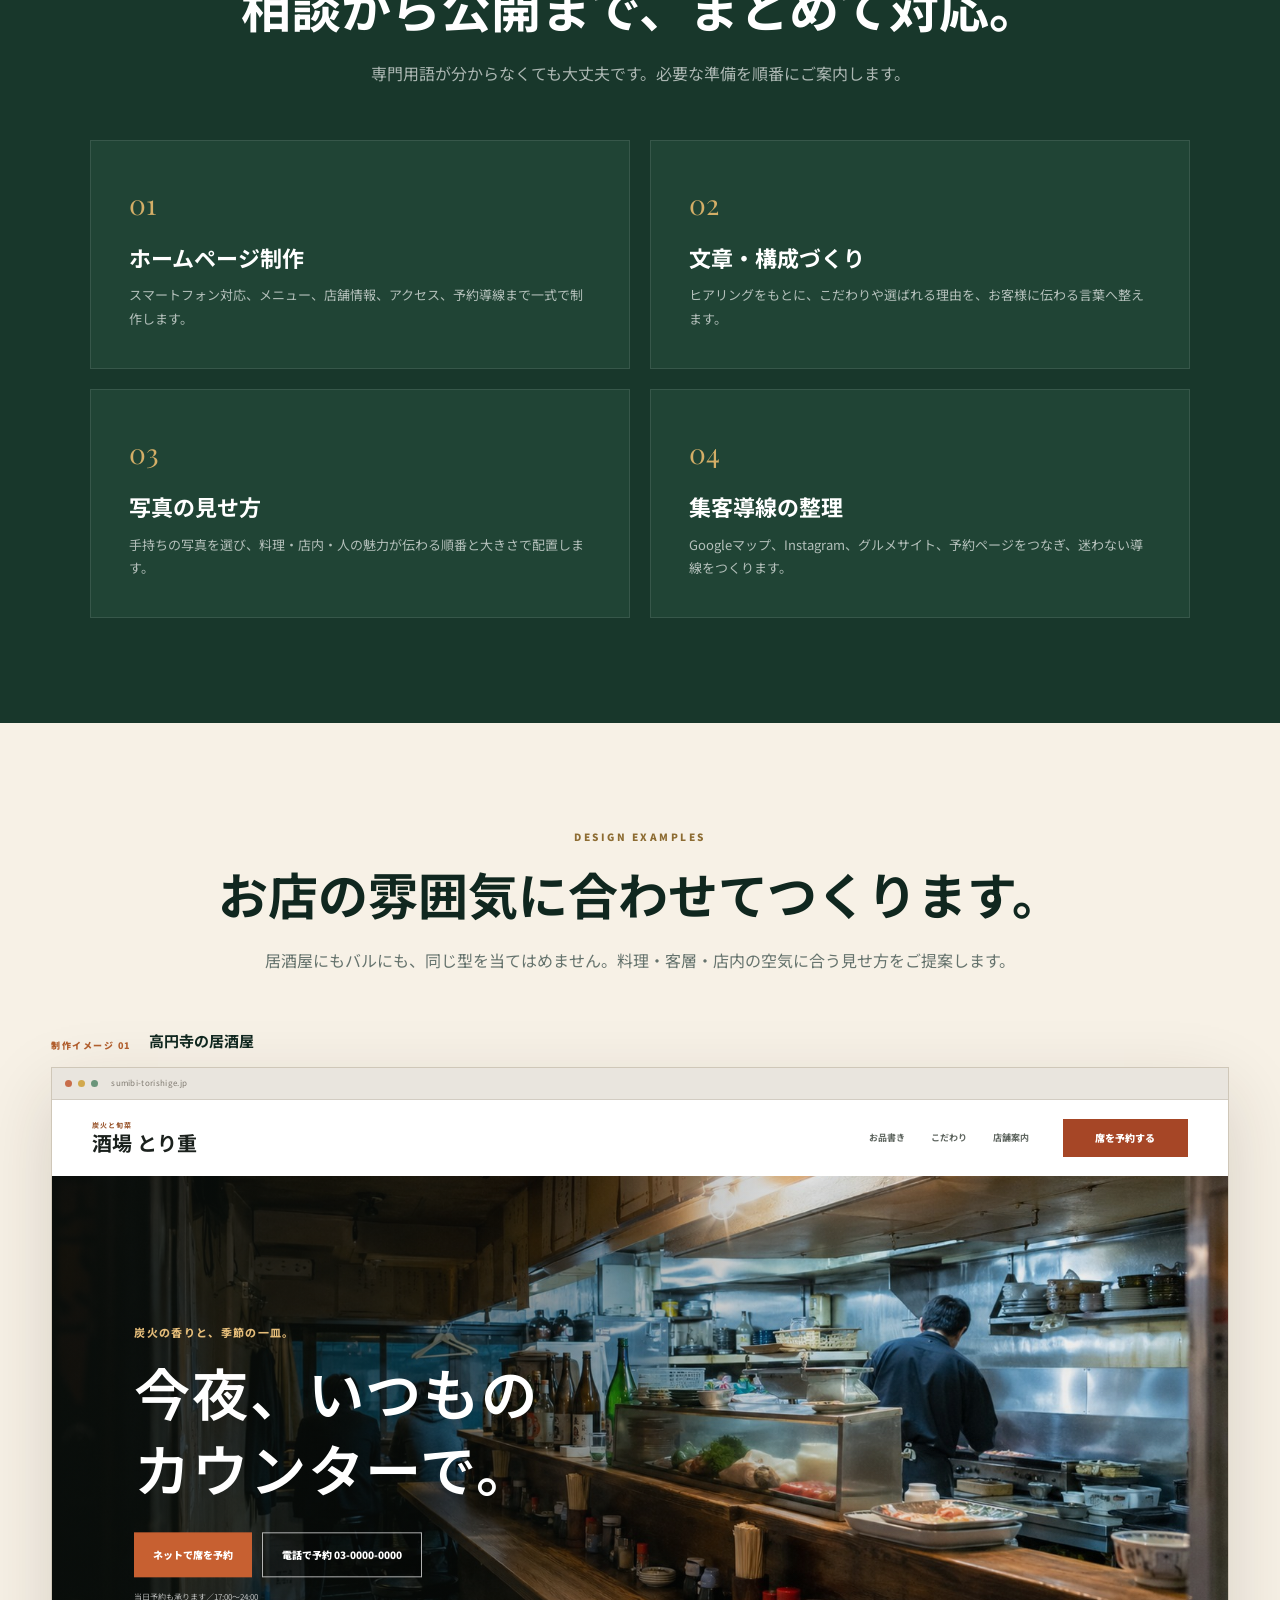
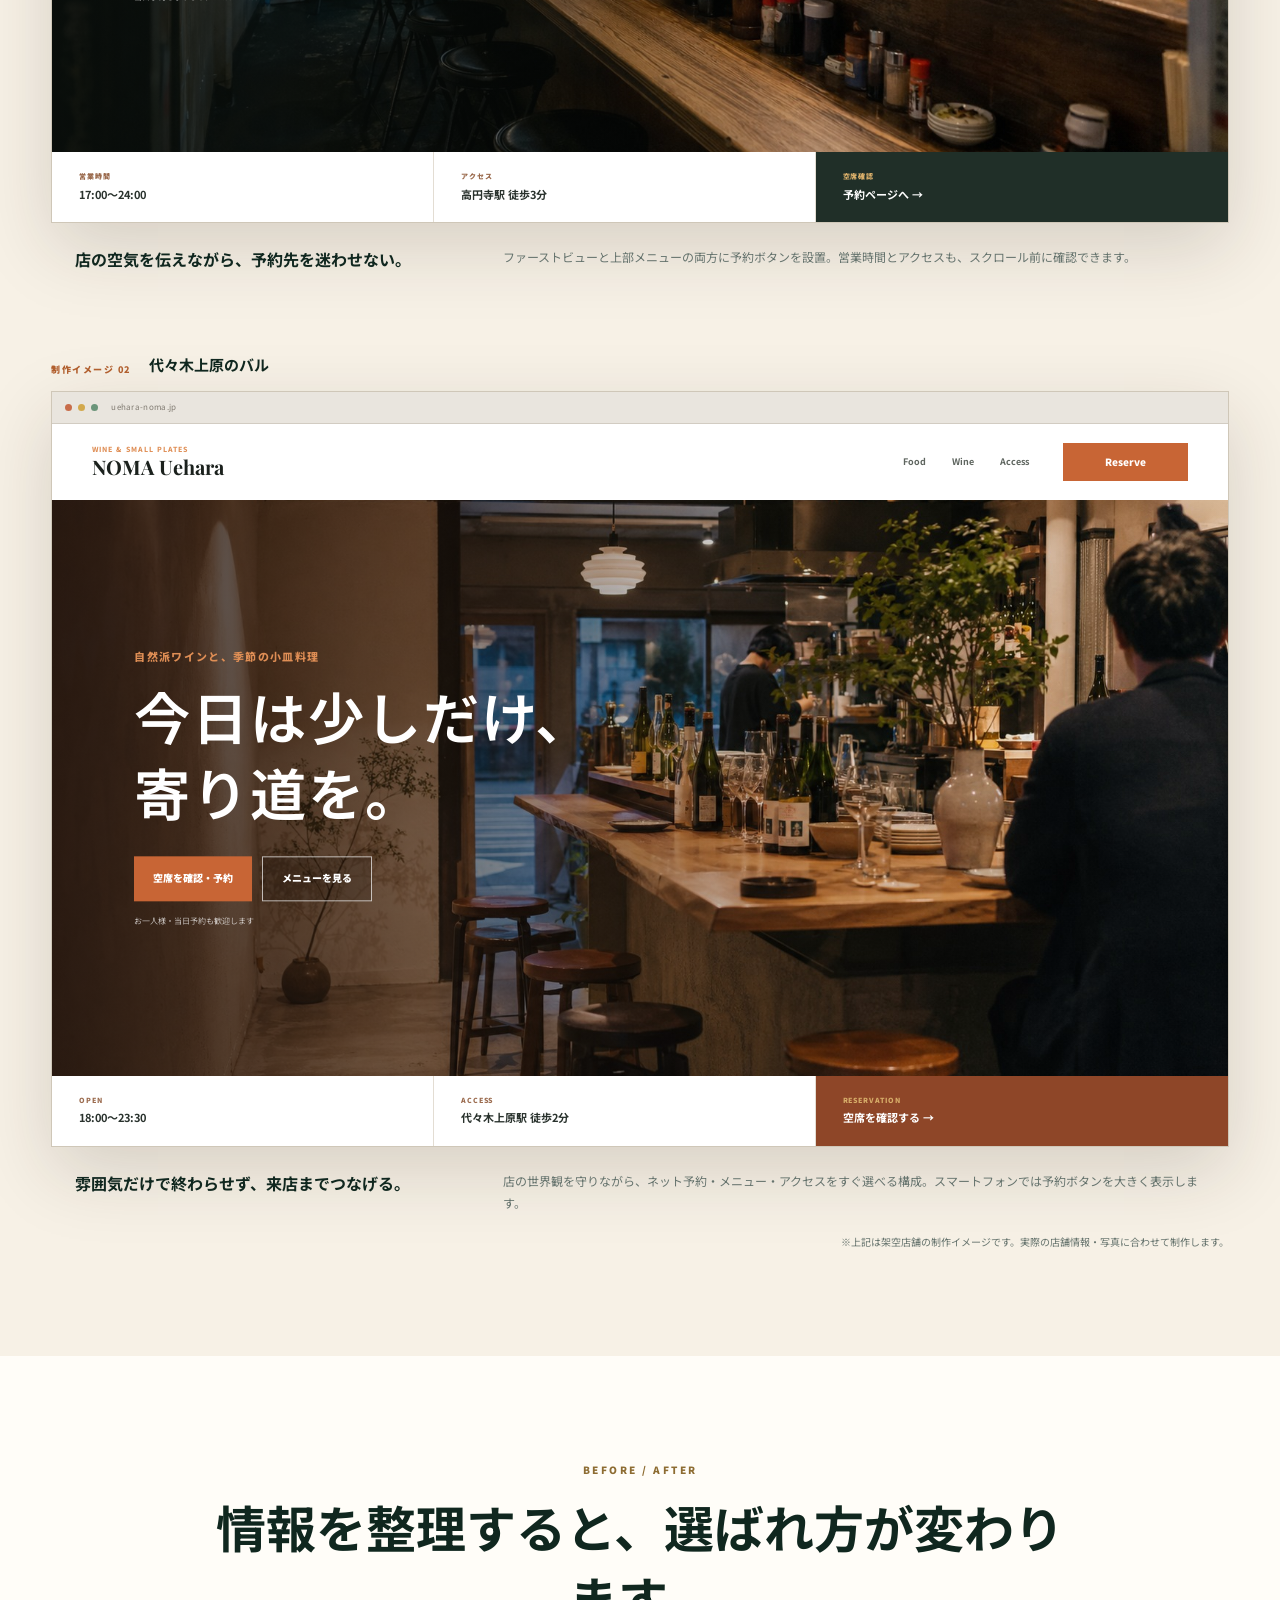
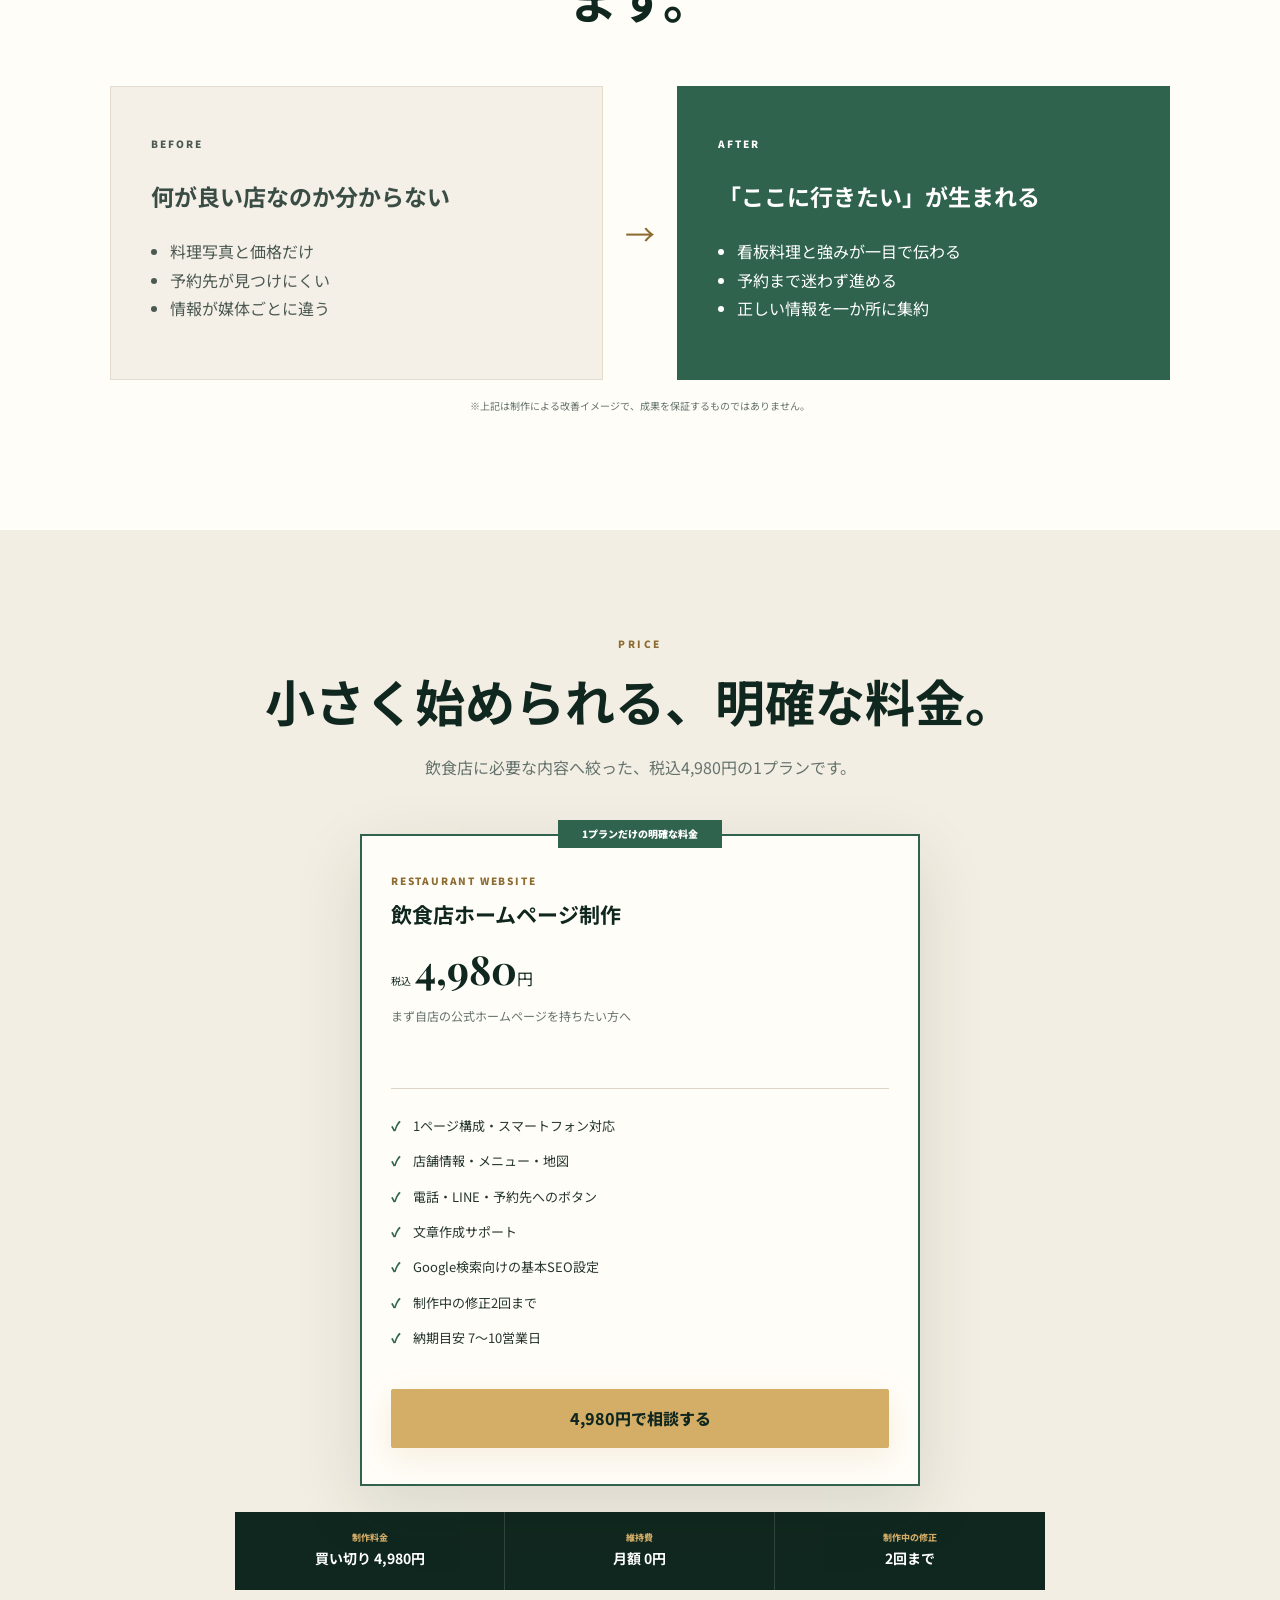
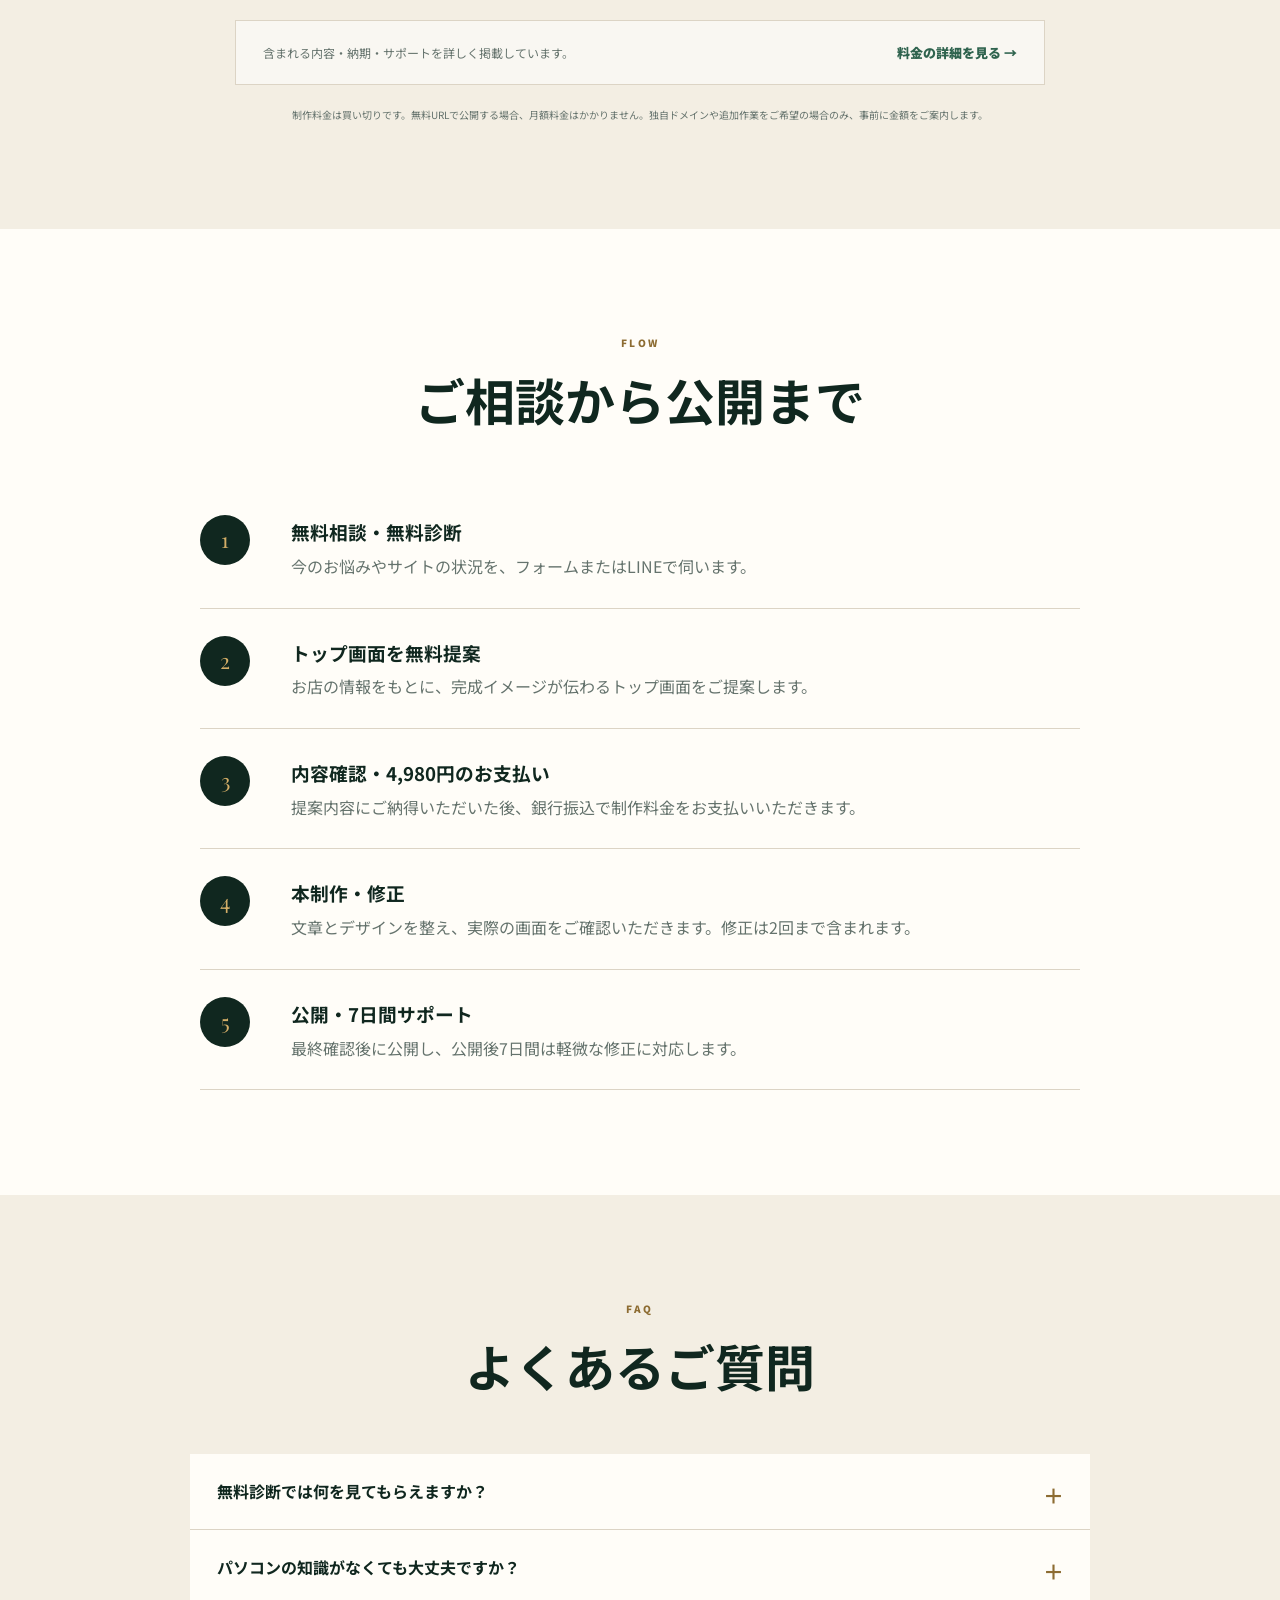
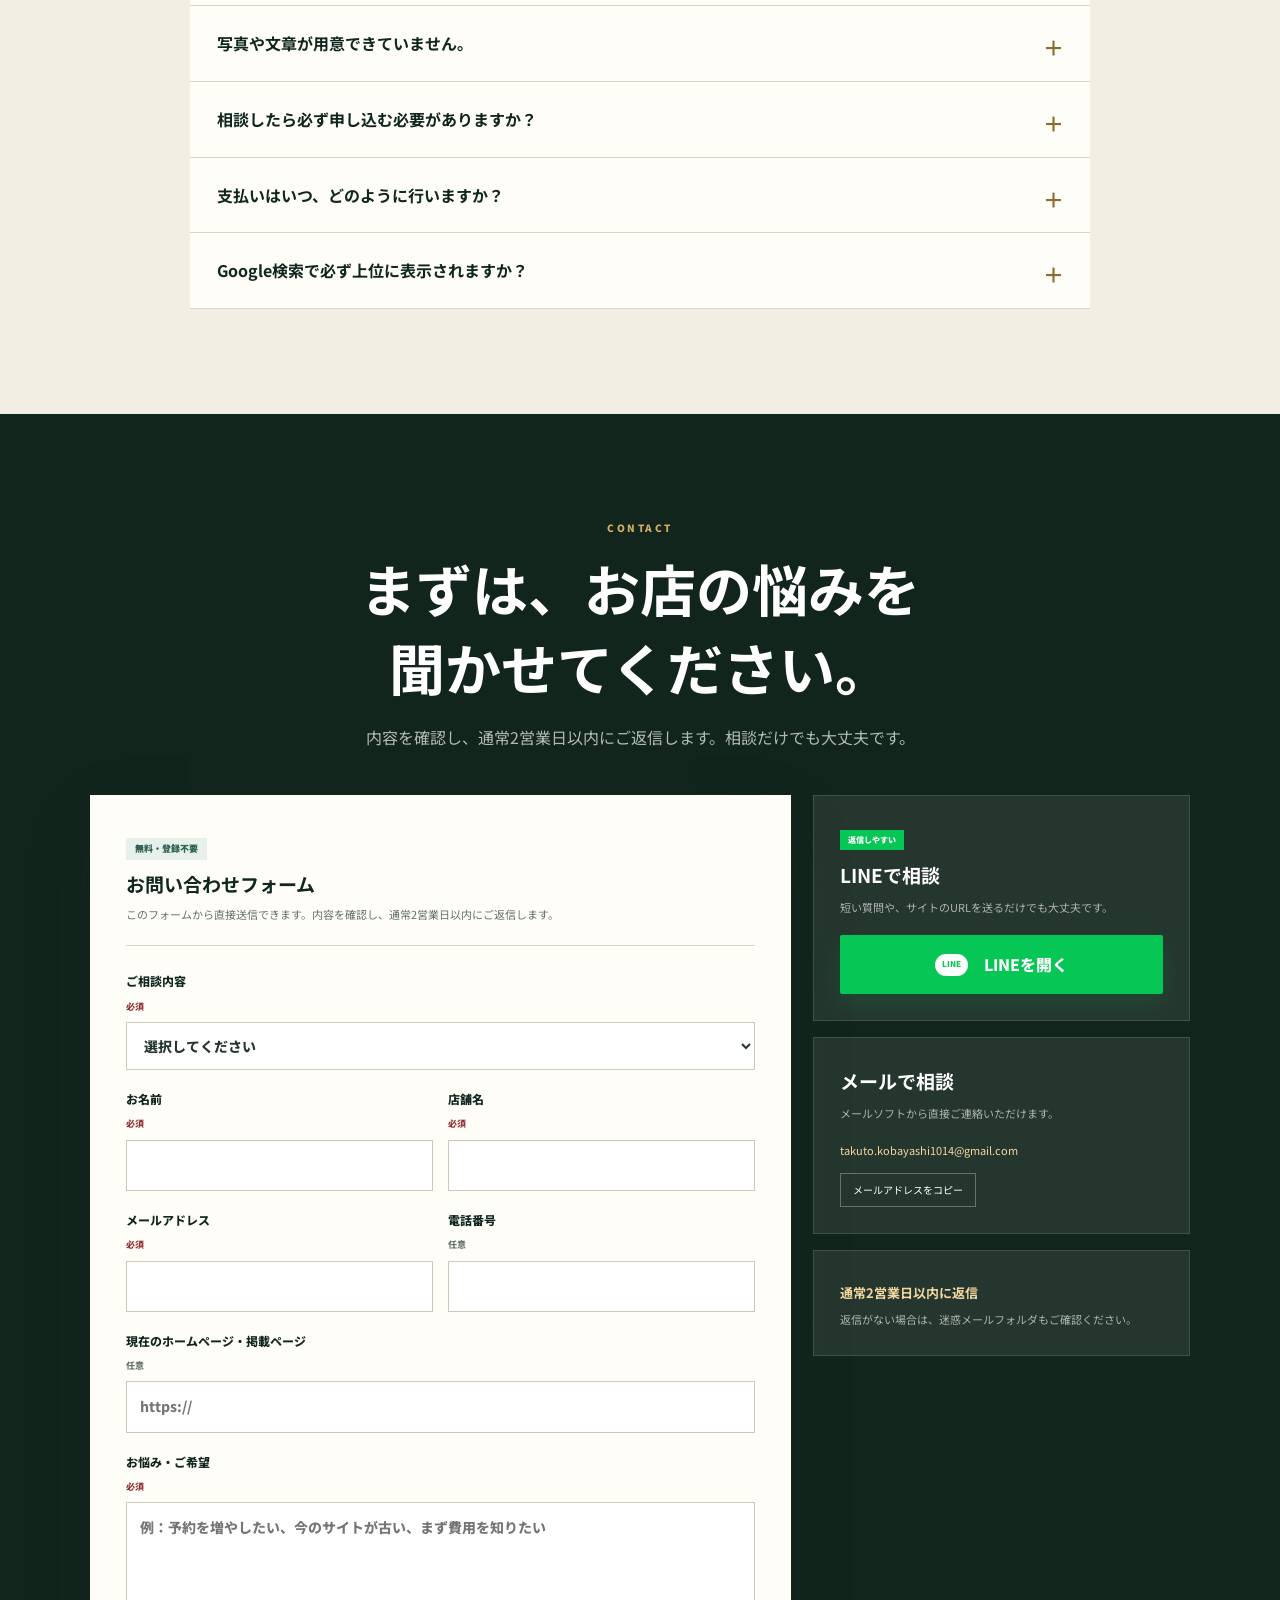
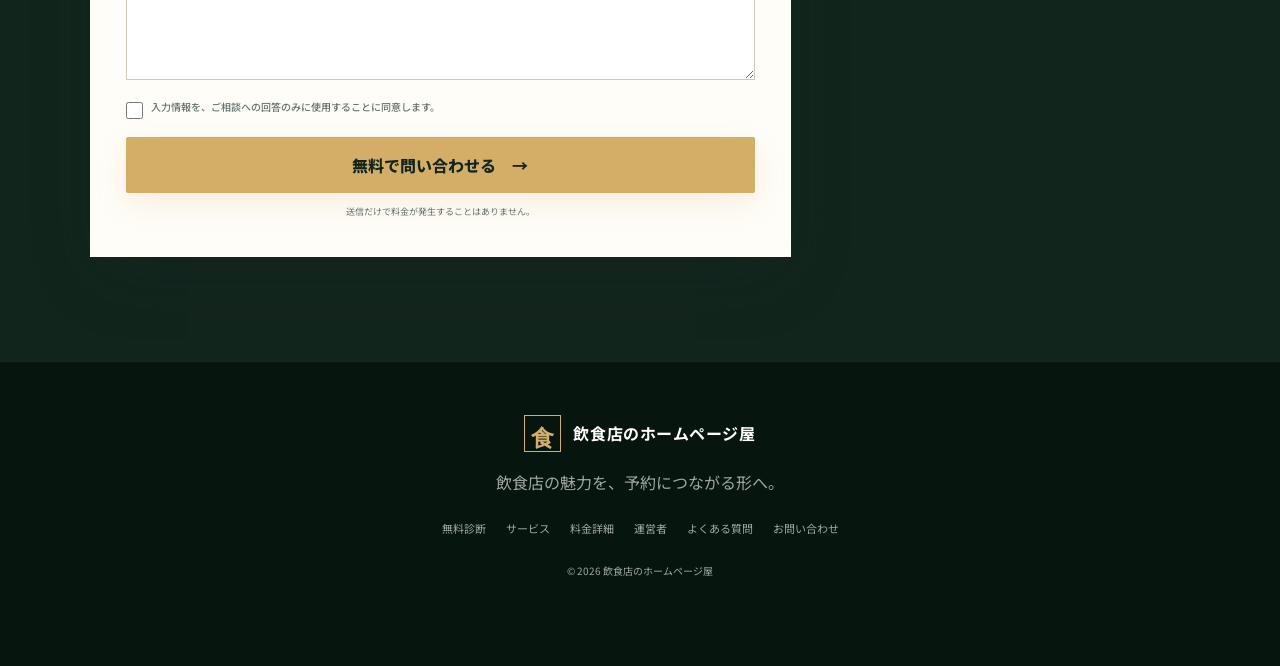
==== commit 5de9e256: "Add files via upload" ====
--- a/index.html
+++ b/index.html
@@ -16,7 +16,7 @@
   <link rel="preconnect" href="https://fonts.googleapis.com">
   <link rel="preconnect" href="https://fonts.gstatic.com" crossorigin>
   <link href="https://fonts.googleapis.com/css2?family=Noto+Sans+JP:wght@400;500;600;700;800;900&family=Playfair+Display:wght@600;700&display=swap" rel="stylesheet">
-  <link rel="stylesheet" href="style.css">
+  <link rel="stylesheet" href="style.css?v=5">
   <script type="application/ld+json">
   {
     "@context": "https://schema.org",
@@ -223,32 +223,73 @@
         <h2>お店の雰囲気に合わせてつくります。</h2>
         <p>居酒屋にもバルにも、同じ型を当てはめません。料理・客層・店内の空気に合う見せ方をご提案します。</p>
       </div>
-      <div class="example-grid">
-        <article class="example-card reveal">
-          <div class="example-visual example-visual-izakaya">
-            <img class="example-image" src="homepage-example-izakaya.jpg?v=3" alt="木のカウンターがある落ち着いた居酒屋の店内" loading="lazy" width="1600" height="900">
-            <div class="example-screen-copy">
-              <span>旬の肴と地酒</span>
-              <strong>今夜も、旨い一皿を。</strong>
-              <b>お席を予約する</b>
-            </div>
-          </div>
-          <p class="example-type">IZAKAYA</p>
-          <h3>居酒屋サイト制作例</h3>
-          <p>料理の温度や店内の落ち着きが伝わる、力強く温かなデザイン。</p>
-        </article>
-        <article class="example-card reveal">
-          <div class="example-visual example-visual-bar">
-            <img class="example-image" src="homepage-example-bar.jpg?v=3" alt="レンガと木の温かみがある街角バルの店内" loading="lazy" width="1600" height="900">
-            <div class="example-screen-copy">
-              <span>WINE &amp; SMALL PLATES</span>
-              <strong>気軽に楽しむ、街角バル。</strong>
-              <b>メニューを見る</b>
-            </div>
-          </div>
-          <p class="example-type">CASUAL BAR</p>
-          <h3>バルサイト制作例</h3>
-          <p>明るさと親しみやすさを出し、初めてでも入りやすい印象へ。</p>
+      <div class="website-examples">
+        <article class="website-example izakaya-site reveal">
+          <div class="preview-label"><span>制作イメージ 01</span><strong>高円寺の居酒屋</strong></div>
+          <div class="site-window">
+            <div class="site-window-bar" aria-hidden="true"><i></i><i></i><i></i><span>sumibi-torishige.jp</span></div>
+            <div class="demo-site-nav">
+              <div class="demo-brand"><small>炭火と旬菜</small><strong>酒場 とり重</strong></div>
+              <div class="demo-menu" aria-hidden="true"><span>お品書き</span><span>こだわり</span><span>店舗案内</span></div>
+              <span class="demo-nav-cta">席を予約する</span>
+            </div>
+            <div class="demo-hero">
+              <img src="homepage-example-izakaya.jpg?v=4" alt="厨房と木製カウンターが見える高円寺の居酒屋を想定した店内" loading="lazy" width="1600" height="900">
+              <div class="demo-hero-shade"></div>
+              <div class="demo-hero-copy">
+                <p>炭火の香りと、季節の一皿。</p>
+                <h3>今夜、いつもの<br>カウンターで。</h3>
+                <div class="demo-buttons">
+                  <span class="demo-primary">ネットで席を予約</span>
+                  <span class="demo-secondary">電話で予約 03-0000-0000</span>
+                </div>
+                <small>当日予約も承ります／17:00〜24:00</small>
+              </div>
+            </div>
+            <div class="demo-info">
+              <p><span>営業時間</span><strong>17:00〜24:00</strong></p>
+              <p><span>アクセス</span><strong>高円寺駅 徒歩3分</strong></p>
+              <p class="demo-info-action"><span>空席確認</span><strong>予約ページへ →</strong></p>
+            </div>
+          </div>
+          <div class="preview-explanation">
+            <strong>店の空気を伝えながら、予約先を迷わせない。</strong>
+            <p>ファーストビューと上部メニューの両方に予約ボタンを設置。営業時間とアクセスも、スクロール前に確認できます。</p>
+          </div>
+        </article>
+
+        <article class="website-example bar-site reveal">
+          <div class="preview-label"><span>制作イメージ 02</span><strong>代々木上原のバル</strong></div>
+          <div class="site-window">
+            <div class="site-window-bar" aria-hidden="true"><i></i><i></i><i></i><span>uehara-noma.jp</span></div>
+            <div class="demo-site-nav">
+              <div class="demo-brand"><small>WINE &amp; SMALL PLATES</small><strong>NOMA Uehara</strong></div>
+              <div class="demo-menu" aria-hidden="true"><span>Food</span><span>Wine</span><span>Access</span></div>
+              <span class="demo-nav-cta">Reserve</span>
+            </div>
+            <div class="demo-hero">
+              <img src="homepage-example-bar.jpg?v=4" alt="白い塗り壁と木製カウンターがある代々木上原のバルを想定した店内" loading="lazy" width="1600" height="900">
+              <div class="demo-hero-shade"></div>
+              <div class="demo-hero-copy">
+                <p>自然派ワインと、季節の小皿料理</p>
+                <h3>今日は少しだけ、<br>寄り道を。</h3>
+                <div class="demo-buttons">
+                  <span class="demo-primary">空席を確認・予約</span>
+                  <span class="demo-secondary">メニューを見る</span>
+                </div>
+                <small>お一人様・当日予約も歓迎します</small>
+              </div>
+            </div>
+            <div class="demo-info">
+              <p><span>OPEN</span><strong>18:00〜23:30</strong></p>
+              <p><span>ACCESS</span><strong>代々木上原駅 徒歩2分</strong></p>
+              <p class="demo-info-action"><span>RESERVATION</span><strong>空席を確認する →</strong></p>
+            </div>
+          </div>
+          <div class="preview-explanation">
+            <strong>雰囲気だけで終わらせず、来店までつなげる。</strong>
+            <p>店の世界観を守りながら、ネット予約・メニュー・アクセスをすぐ選べる構成。スマートフォンでは予約ボタンを大きく表示します。</p>
+          </div>
         </article>
       </div>
       <p class="example-note">※上記は架空店舗の制作イメージです。実際の店舗情報・写真に合わせて制作します。</p>
--- a/style.css
+++ b/style.css
@@ -147,27 +147,52 @@
 .service-card h3{color:#fff;font-size:22px}
 .service-card p{color:rgba(255,255,255,.66)}
 
-.examples{background:#f7f1e6}
-.example-grid{max-width:1120px;margin:auto;display:grid;grid-template-columns:1fr 1fr;gap:28px}
-.example-card{padding:17px 17px 27px;background:var(--paper);border:1px solid var(--line);box-shadow:var(--shadow-small)}
-.example-image{width:100%;aspect-ratio:1/1;object-fit:cover;background:#eee8dc}
-.browser-mock{position:relative;min-height:360px;padding:56px 42px 36px;overflow:hidden;display:flex;align-items:flex-end}
-.browser-mock::after{content:"";position:absolute;inset:34px 0 0;background:linear-gradient(90deg,rgba(10,20,15,.84),rgba(10,20,15,.2));z-index:0}
-.browser-bar{position:absolute;z-index:2;inset:0 0 auto;height:34px;display:flex;align-items:center;gap:6px;padding:0 12px;background:#eee8dc}
-.browser-bar i{width:7px;height:7px;border-radius:50%;background:#c8754d}
-.browser-bar i:nth-child(2){background:#d4ae67}
-.browser-bar i:nth-child(3){background:#6f927e}
-.izakaya-mock{background:url("https://images.unsplash.com/photo-1516211697506-8360dbcfe9a4?auto=format&fit=crop&w=1100&q=82") center/cover}
-.bar-mock{background:url("https://images.unsplash.com/photo-1515003197210-e0cd71810b5f?auto=format&fit=crop&w=1100&q=82") center/cover}
-.bar-mock::after{background:linear-gradient(90deg,rgba(91,41,16,.78),rgba(218,110,45,.18))}
-.mock-copy{position:relative;z-index:1;max-width:330px;color:#fff}
-.mock-copy span{display:block;color:#f5ce86;font-size:9px;font-weight:900;letter-spacing:.2em}
-.mock-copy strong{display:block;margin:8px 0 20px;font-family:"Playfair Display","Noto Sans JP",serif;font-size:31px;line-height:1.45}
-.mock-copy b{display:inline-block;padding:9px 16px;background:#d77b38;color:#fff;font-size:10px}
-.example-type{margin:19px 0 2px;color:#c26d2f;font-size:9px;font-weight:900;letter-spacing:.19em}
-.example-card h3{margin:0 0 6px;color:var(--ink);font-size:21px}
-.example-card>p:last-child{margin:0;color:var(--muted);font-size:12px}
-.example-note{max-width:1120px;margin:16px auto 0;text-align:right;color:var(--muted);font-size:10px}
+.examples{padding-left:4%;padding-right:4%;background:#f7f1e6}
+.website-examples{max-width:1320px;margin:auto;display:grid;gap:78px}
+.website-example{min-width:0}
+.preview-label{display:flex;align-items:flex-end;gap:18px;margin:0 0 13px}
+.preview-label span{color:#b15f2e;font-size:9px;font-weight:900;letter-spacing:.17em}
+.preview-label strong{color:var(--ink);font-size:15px}
+.site-window{overflow:hidden;background:#fff;border:1px solid #cfc7b8;box-shadow:0 25px 70px rgba(43,34,22,.16)}
+.site-window-bar{height:32px;display:flex;align-items:center;gap:6px;padding:0 13px;background:#e9e5de;border-bottom:1px solid #d2ccc2}
+.site-window-bar i{width:7px;height:7px;border-radius:50%;background:#c86d4a}
+.site-window-bar i:nth-child(2){background:#d2a94d}
+.site-window-bar i:nth-child(3){background:#6b957a}
+.site-window-bar span{margin-left:7px;color:#817b72;font-size:8px;letter-spacing:.04em}
+.demo-site-nav{height:76px;display:grid;grid-template-columns:1fr auto auto;align-items:center;gap:34px;padding:0 3.4%;background:#fff;color:#1b211d}
+.demo-brand{display:flex;flex-direction:column;line-height:1.25}
+.demo-brand small{color:#9d5c35;font-size:7px;font-weight:800;letter-spacing:.15em}
+.demo-brand strong{font-family:"Playfair Display","Noto Sans JP",serif;font-size:20px}
+.demo-menu{display:flex;gap:26px;color:#5e655f;font-size:9px;font-weight:700}
+.demo-nav-cta{display:inline-flex;align-items:center;justify-content:center;min-width:125px;padding:10px 14px;background:#a64626;color:#fff;font-size:10px;font-weight:900}
+.demo-hero{position:relative;height:clamp(430px,45vw,610px);overflow:hidden;background:#171c18}
+.demo-hero>img{width:100%;height:100%;object-fit:cover}
+.demo-hero-shade{position:absolute;inset:0;background:linear-gradient(90deg,rgba(10,15,12,.88) 0%,rgba(10,15,12,.56) 31%,rgba(10,15,12,.12) 64%,rgba(10,15,12,.04) 100%)}
+.demo-hero-copy{position:absolute;z-index:1;left:7%;top:50%;width:min(540px,48%);transform:translateY(-50%);color:#fff}
+.demo-hero-copy>p{margin:0;color:#e4bc79;font-size:11px;font-weight:800;letter-spacing:.12em}
+.demo-hero-copy h3{margin:12px 0 24px;font-family:"Playfair Display","Noto Sans JP",serif;font-size:clamp(34px,4.4vw,62px);font-weight:600;line-height:1.36;letter-spacing:.03em}
+.demo-buttons{display:flex;gap:10px;flex-wrap:wrap}
+.demo-buttons span{display:inline-flex;align-items:center;justify-content:center;min-height:45px;padding:11px 19px;font-size:10px;font-weight:900}
+.demo-primary{background:#c76031;color:#fff}
+.demo-secondary{border:1px solid rgba(255,255,255,.68);background:rgba(0,0,0,.16);color:#fff}
+.demo-hero-copy>small{display:block;margin-top:13px;color:rgba(255,255,255,.7);font-size:8px}
+.demo-info{display:grid;grid-template-columns:1fr 1fr 1.08fr;background:#fff}
+.demo-info p{margin:0;padding:18px 27px;border-right:1px solid #e3ddd3}
+.demo-info p:last-child{border:0}
+.demo-info span,.demo-info strong{display:block}
+.demo-info span{color:#9b6b4e;font-size:7px;font-weight:900;letter-spacing:.13em}
+.demo-info strong{margin-top:2px;color:#29322d;font-size:11px}
+.demo-info-action{background:#202f28}
+.demo-info-action span{color:#d7ad69}
+.demo-info-action strong{color:#fff}
+.preview-explanation{display:grid;grid-template-columns:.72fr 1.28fr;gap:34px;padding:23px 2% 0}
+.preview-explanation strong{color:var(--ink);font-size:16px;line-height:1.65}
+.preview-explanation p{margin:0;color:var(--muted);font-size:12px}
+.bar-site .demo-brand small,.bar-site .demo-hero-copy>p{color:#df8e55}
+.bar-site .demo-nav-cta,.bar-site .demo-primary{background:#c86535}
+.bar-site .demo-hero-shade{background:linear-gradient(90deg,rgba(32,18,11,.86) 0%,rgba(32,18,11,.54) 31%,rgba(32,18,11,.12) 64%,rgba(32,18,11,.03) 100%)}
+.bar-site .demo-info-action{background:#8e4628}
+.example-note{max-width:1320px;margin:20px auto 0;text-align:right;color:var(--muted);font-size:10px}
 
 .outcome{background:var(--paper)}
 .case-panel{max-width:1060px;margin:auto;display:grid;grid-template-columns:1fr 74px 1fr;align-items:stretch}
@@ -371,6 +396,8 @@
   .contact-layout{grid-template-columns:1fr}
   .contact-options{grid-template-columns:1fr 1fr}
   .response-note{grid-column:1/-1}
+  .demo-menu{display:none}
+  .demo-site-nav{grid-template-columns:1fr auto}
 }
 
 @media(max-width:760px){
@@ -420,9 +447,27 @@
   .diagnosis h2 br,.reason h2 br{display:none}
   .diagnosis-panel{padding:27px 23px}
   .problem-grid,.service-grid{grid-template-columns:1fr}
-  .example-grid{grid-template-columns:1fr}
-  .browser-mock{min-height:310px;padding:53px 25px 28px}
-  .mock-copy strong{font-size:26px}
+  .examples{padding-left:12px;padding-right:12px}
+  .website-examples{gap:58px}
+  .preview-label{padding:0 8px}
+  .site-window-bar{height:27px}
+  .demo-site-nav{height:62px;padding:0 14px;gap:12px}
+  .demo-brand small{font-size:6px}
+  .demo-brand strong{font-size:15px}
+  .demo-nav-cta{min-width:102px;padding:9px 11px;font-size:9px}
+  .demo-hero{height:510px}
+  .demo-hero>img{object-position:58% center}
+  .demo-hero-shade,.bar-site .demo-hero-shade{background:linear-gradient(0deg,rgba(15,15,12,.9) 0%,rgba(15,15,12,.56) 49%,rgba(15,15,12,.06) 100%)}
+  .demo-hero-copy{left:22px;right:22px;top:auto;bottom:28px;width:auto;max-width:none;transform:none}
+  .demo-hero-copy>p{font-size:9px}
+  .demo-hero-copy h3{margin:7px 0 18px;font-size:34px}
+  .demo-buttons{display:grid;grid-template-columns:1fr}
+  .demo-buttons span{width:100%;min-height:48px}
+  .demo-info{grid-template-columns:1fr 1fr}
+  .demo-info p{padding:14px 16px}
+  .demo-info-action{grid-column:1/-1;text-align:center}
+  .preview-explanation{grid-template-columns:1fr;gap:7px;padding:18px 9px 0}
+  .preview-explanation strong{font-size:15px}
   .example-note{text-align:left}
   .problem-card,.service-card{padding:29px 23px}
   .case-panel{grid-template-columns:1fr}
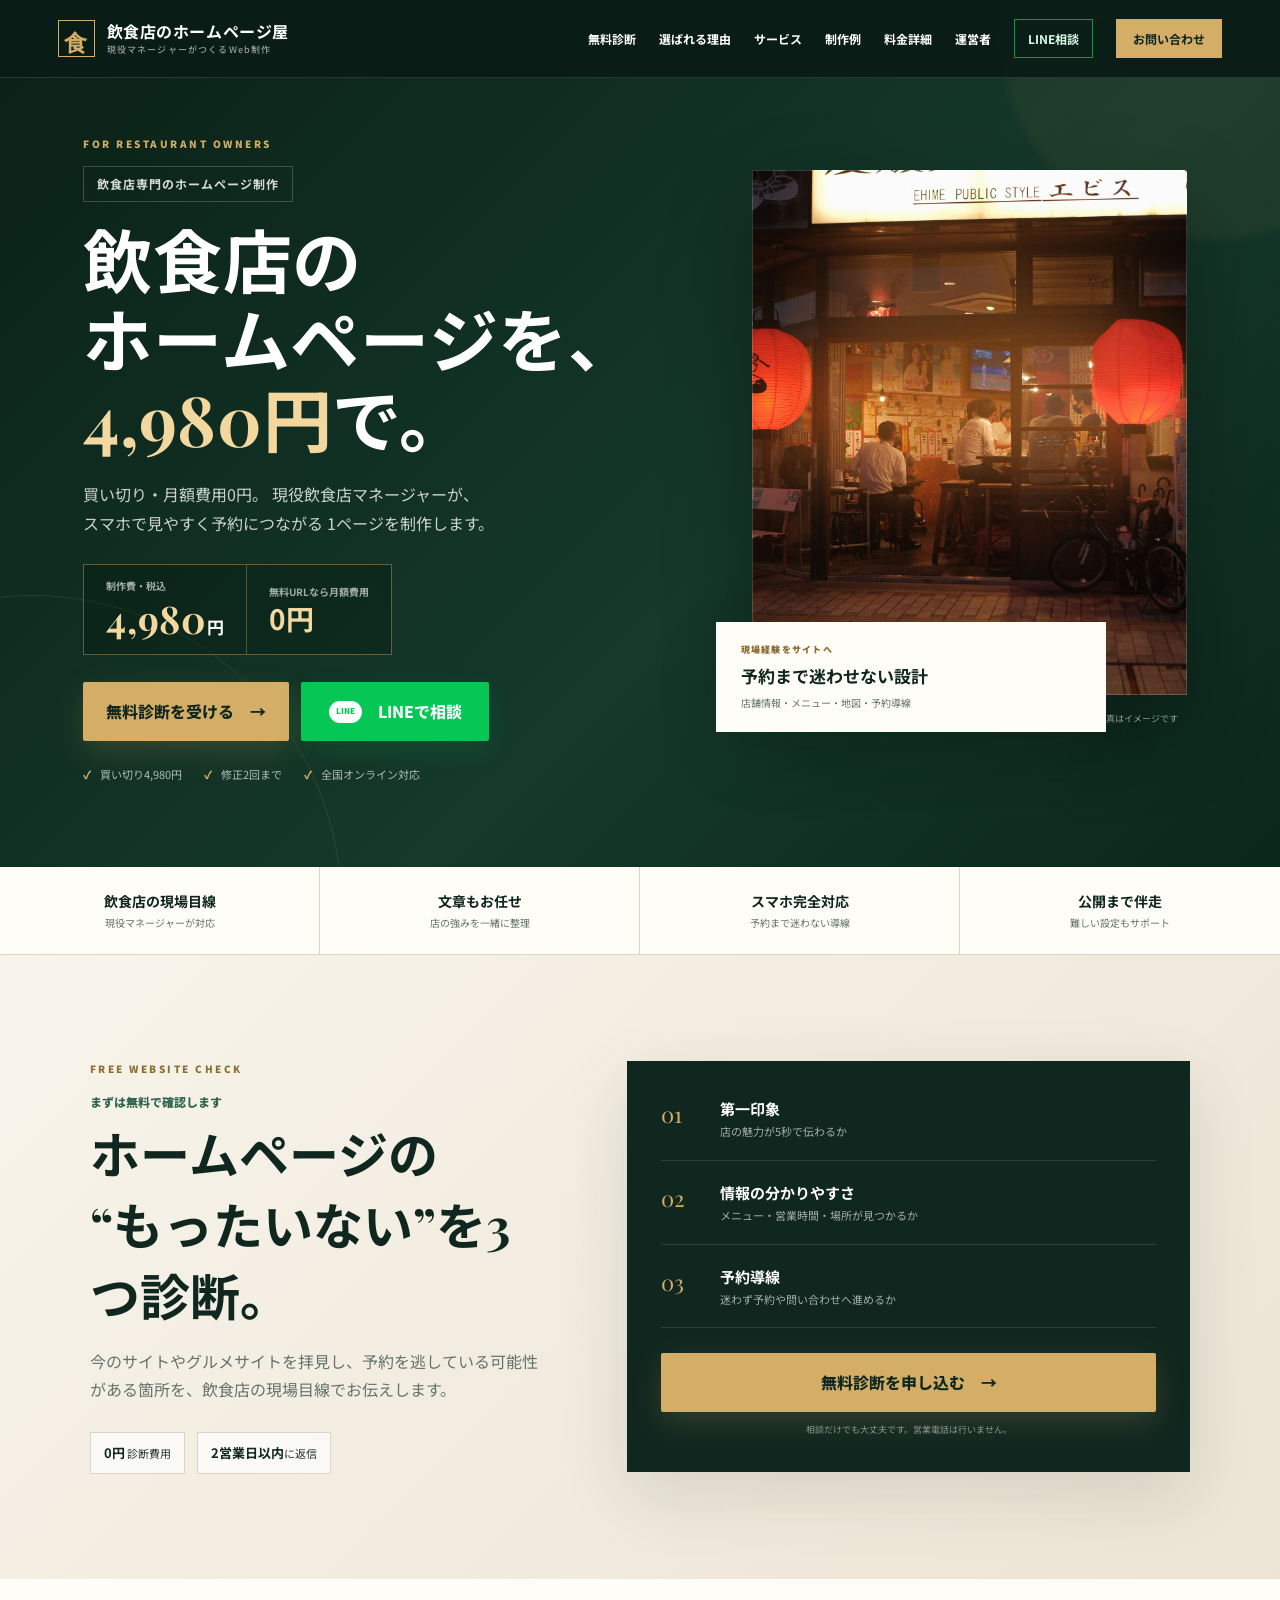
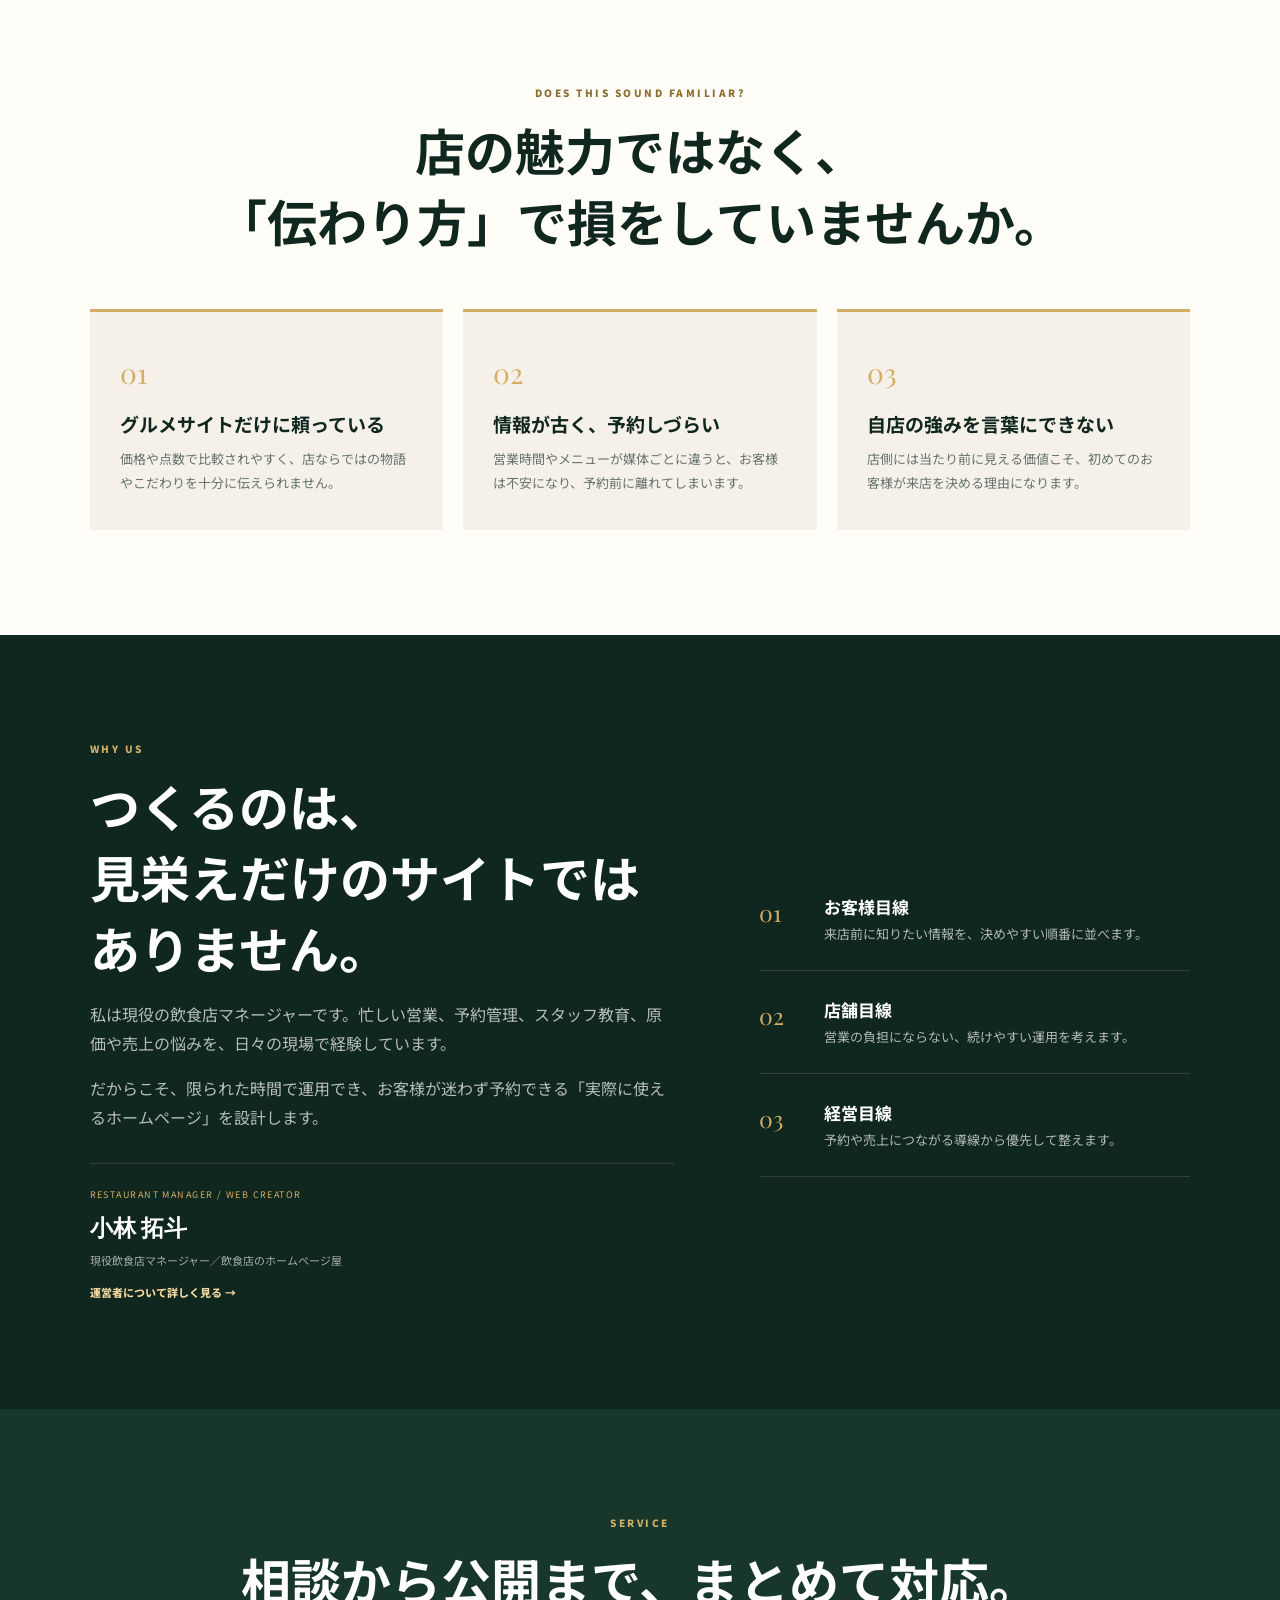
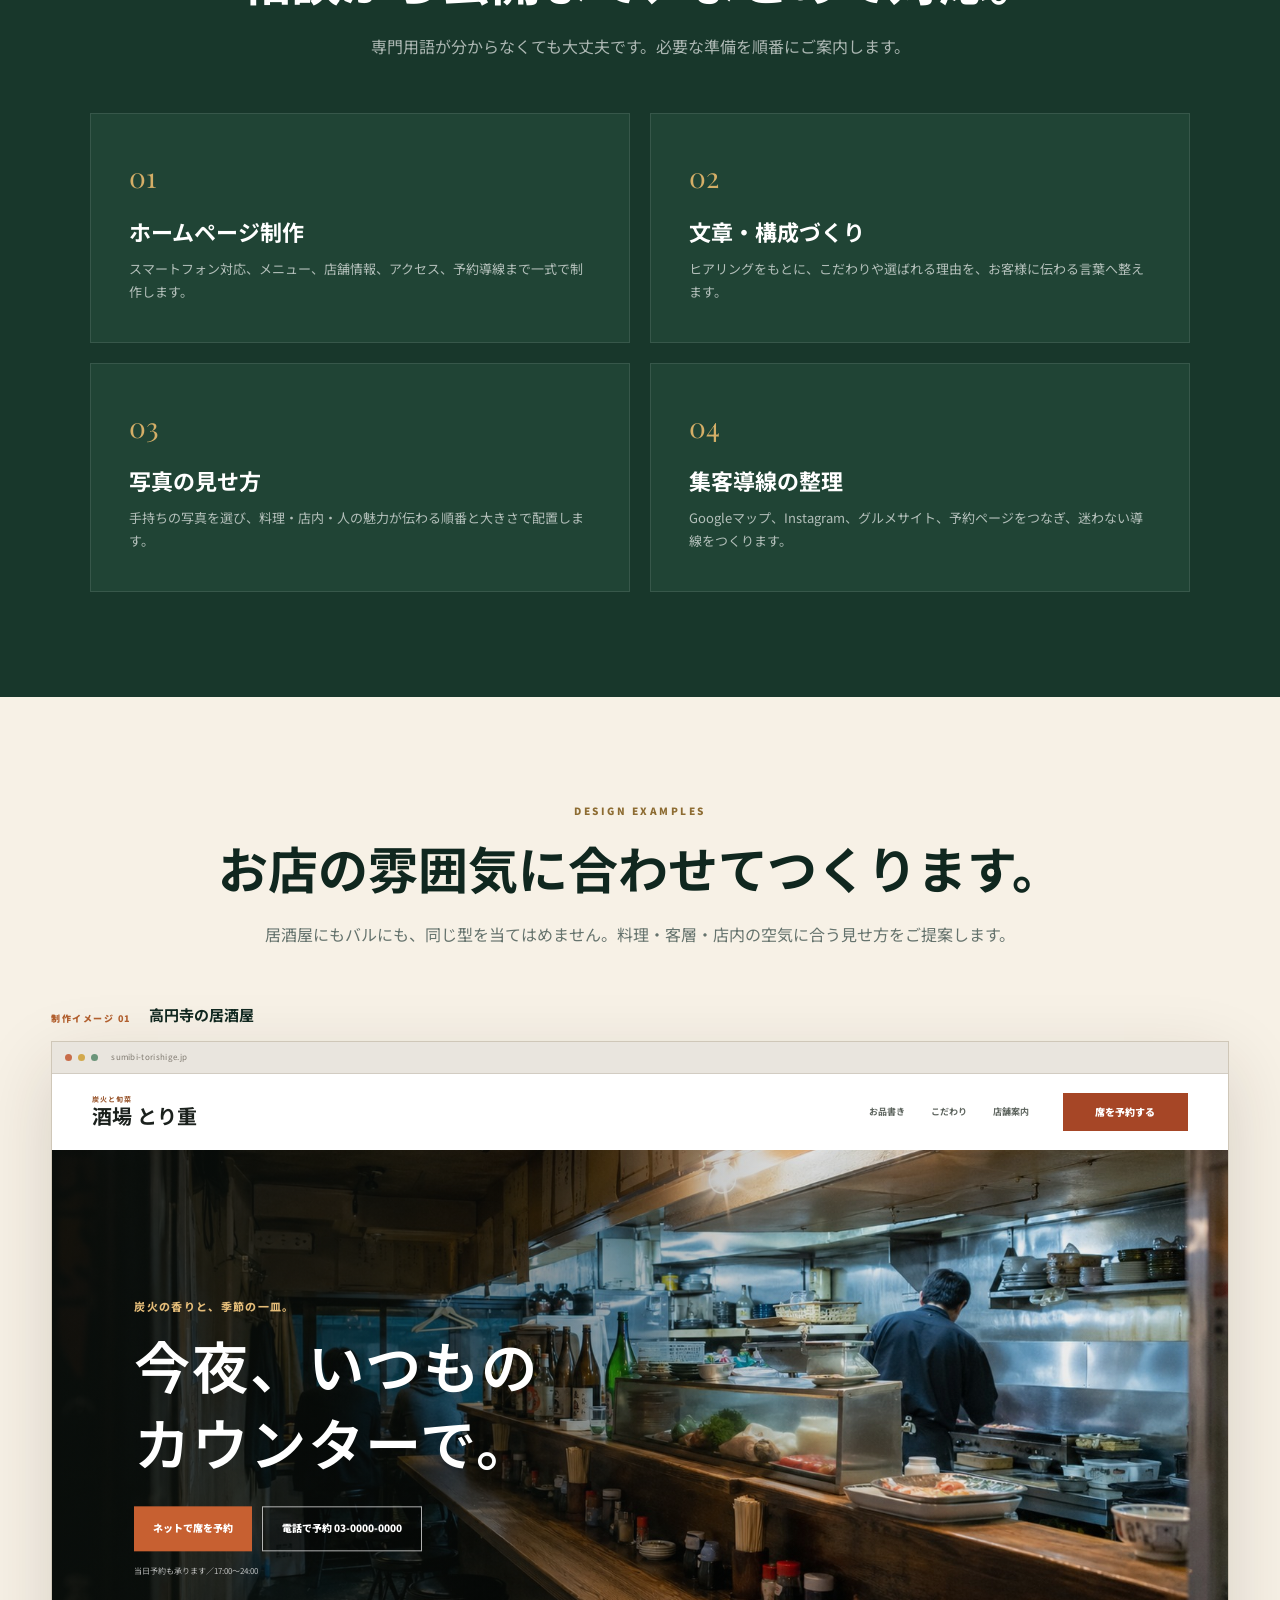
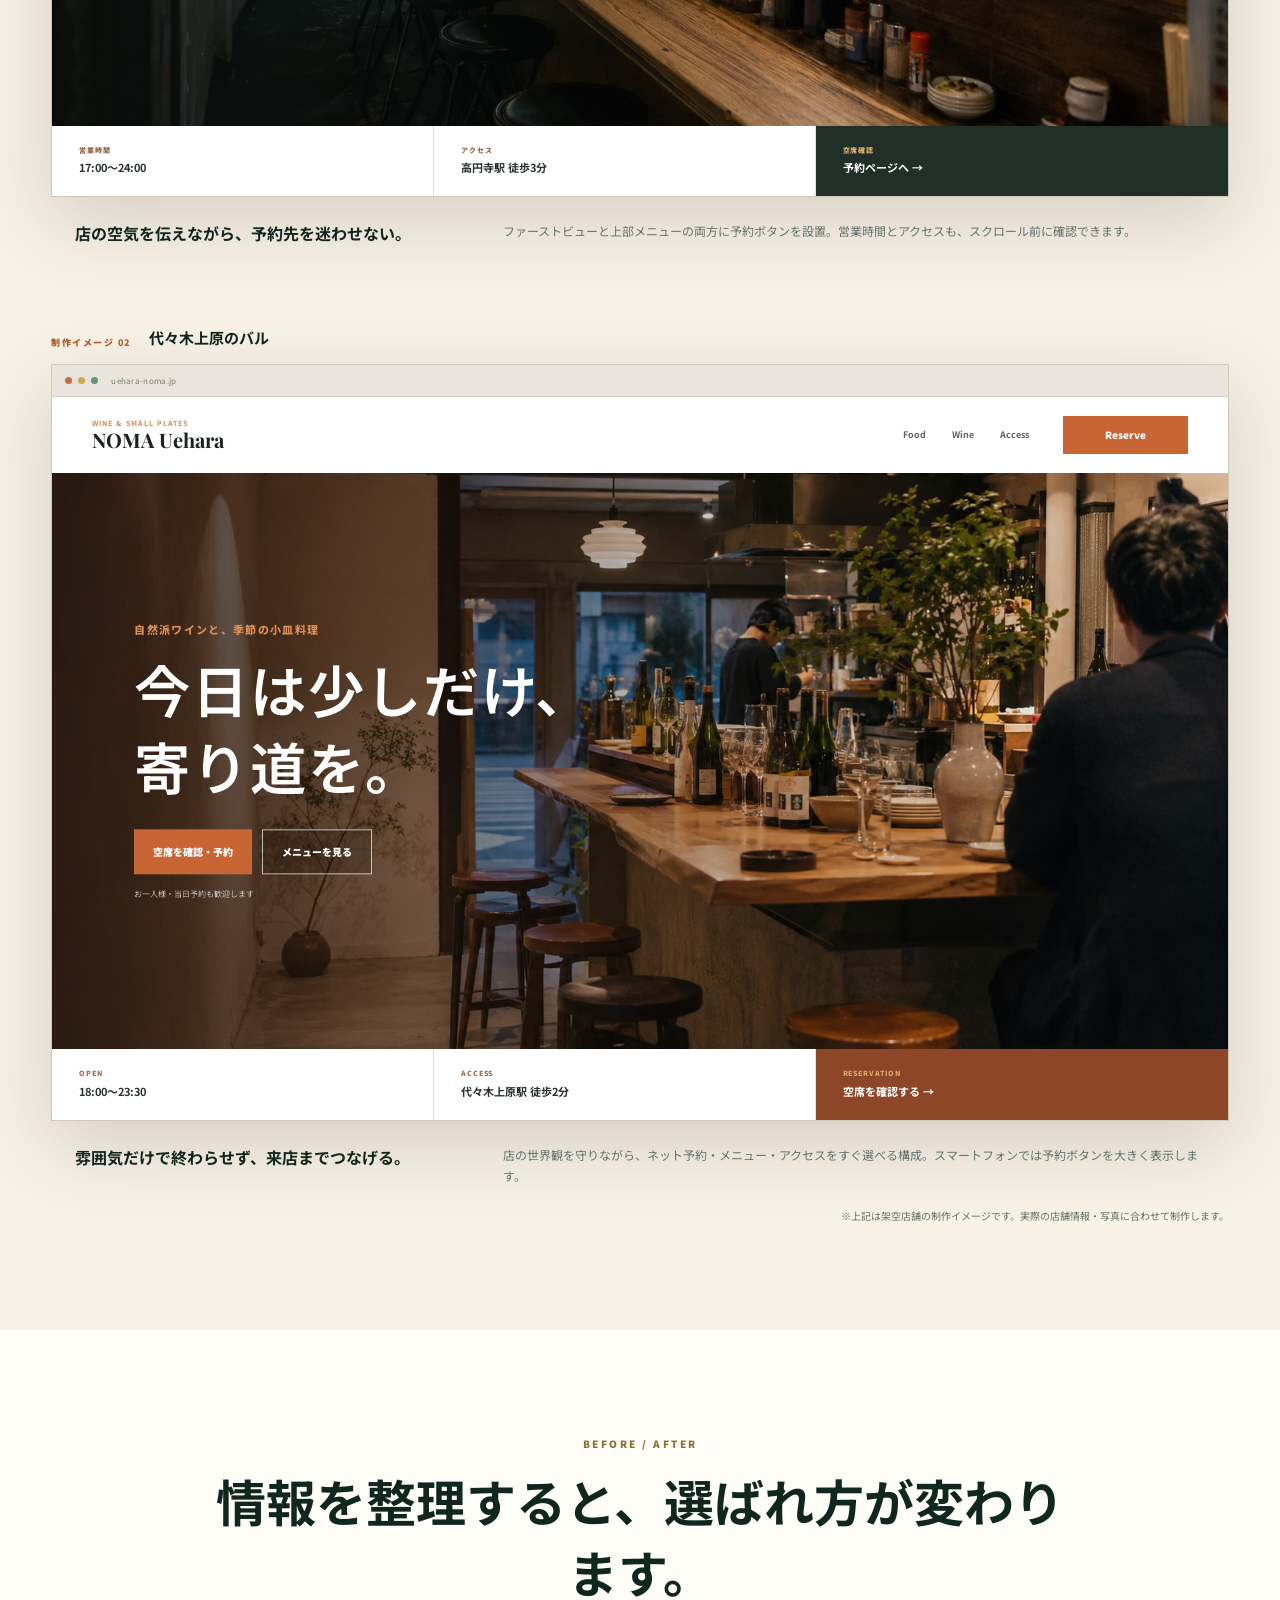
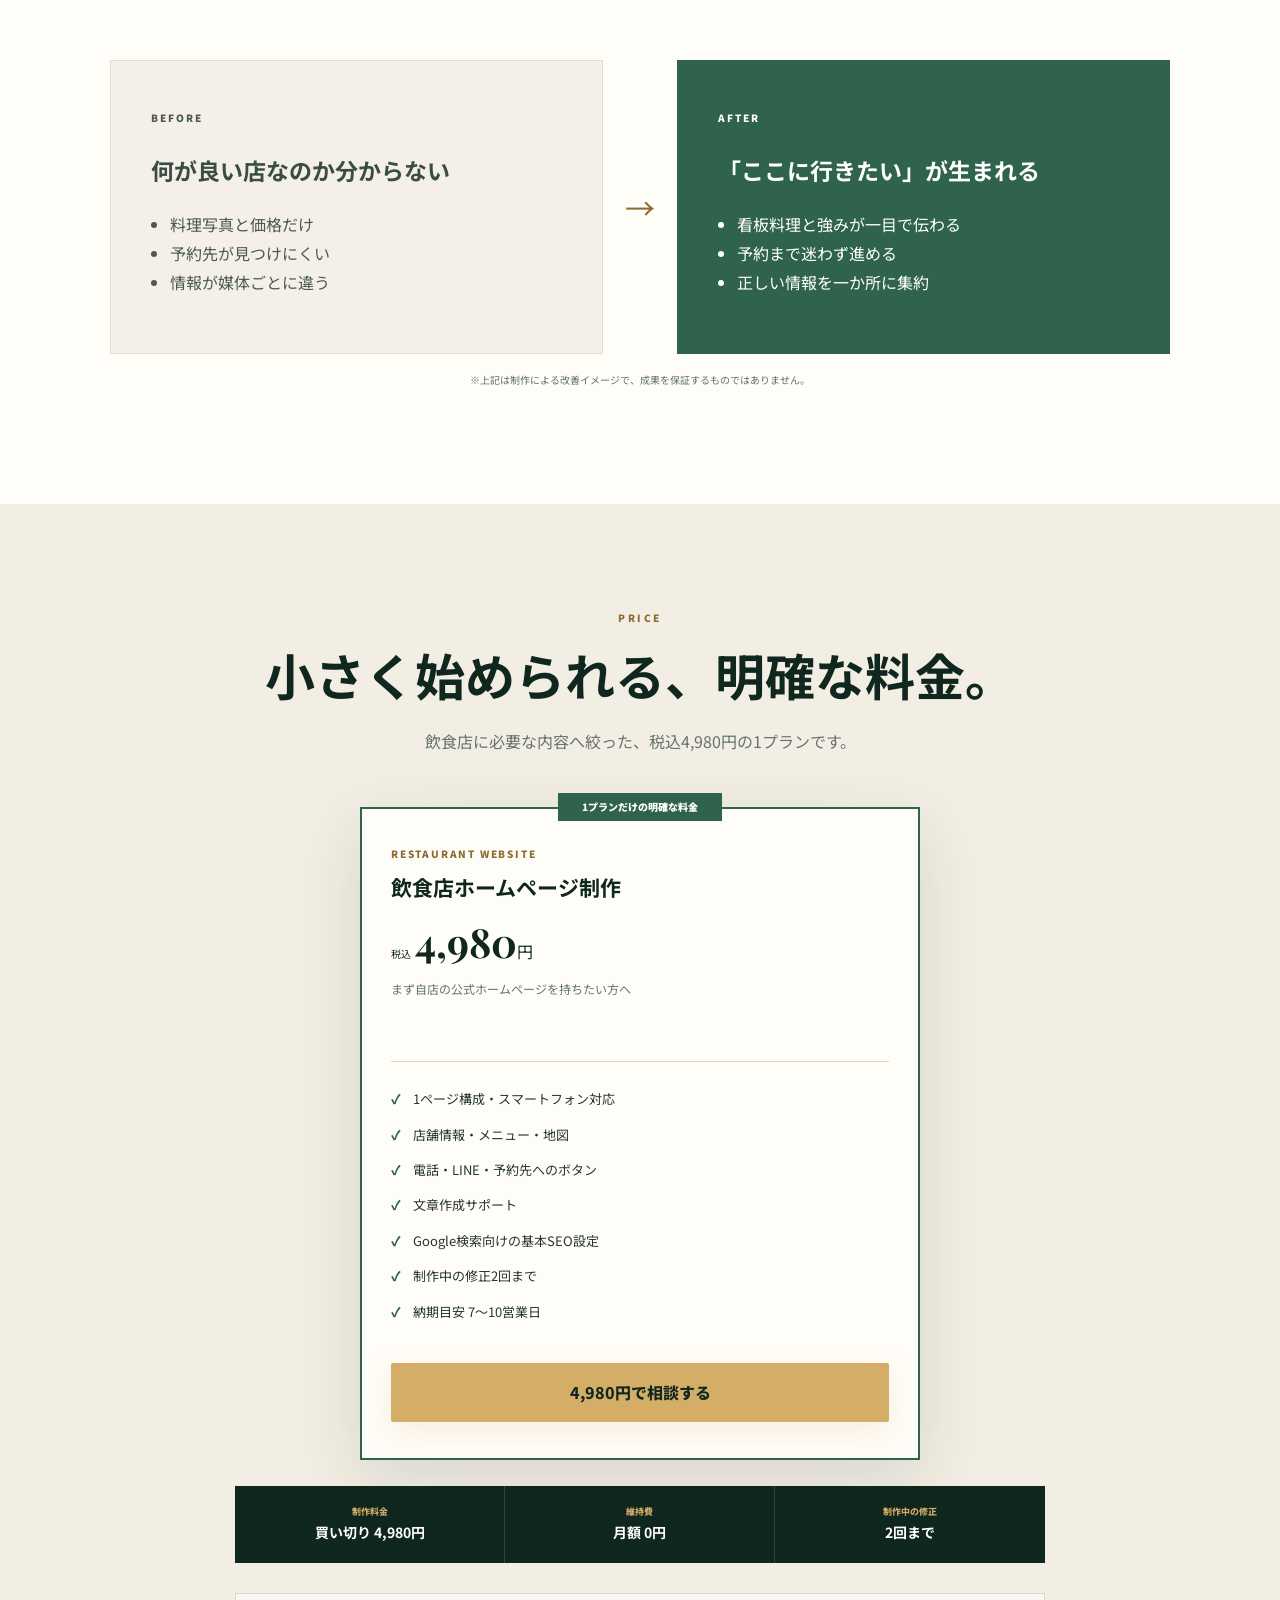
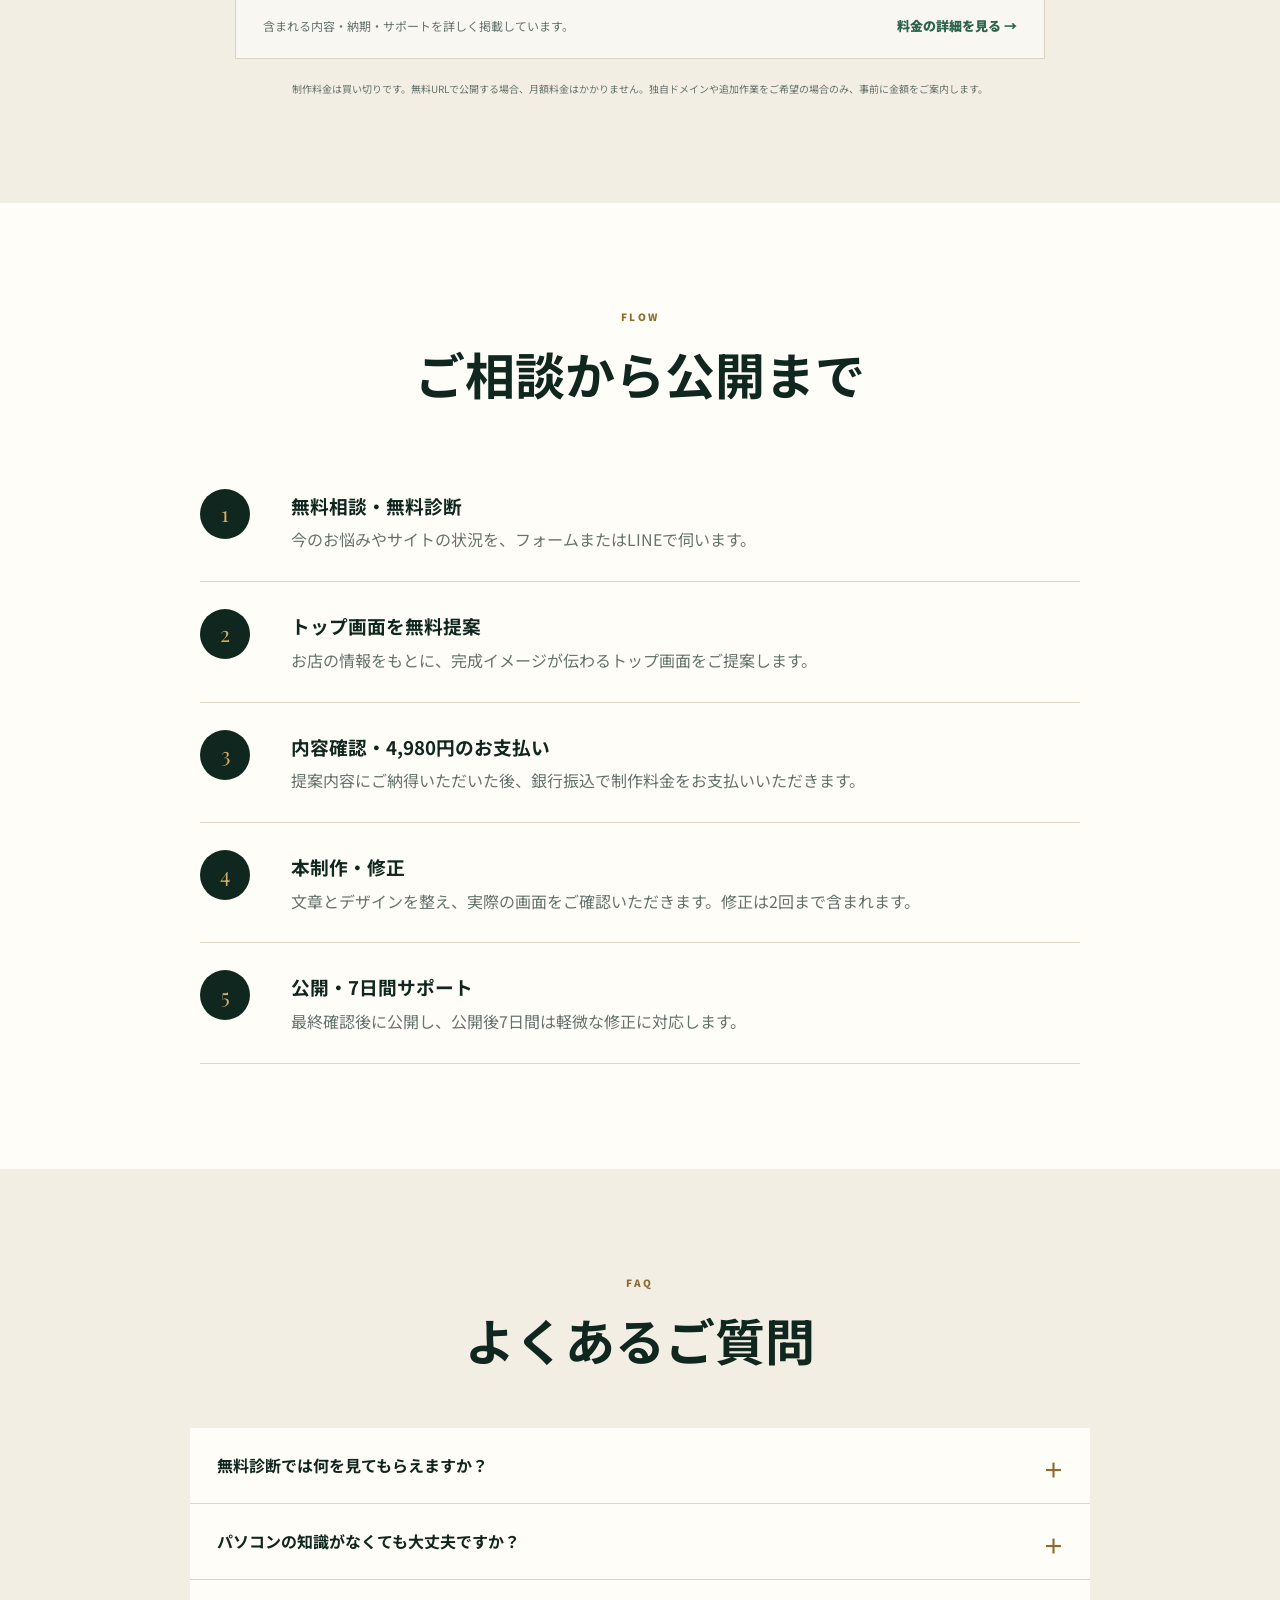
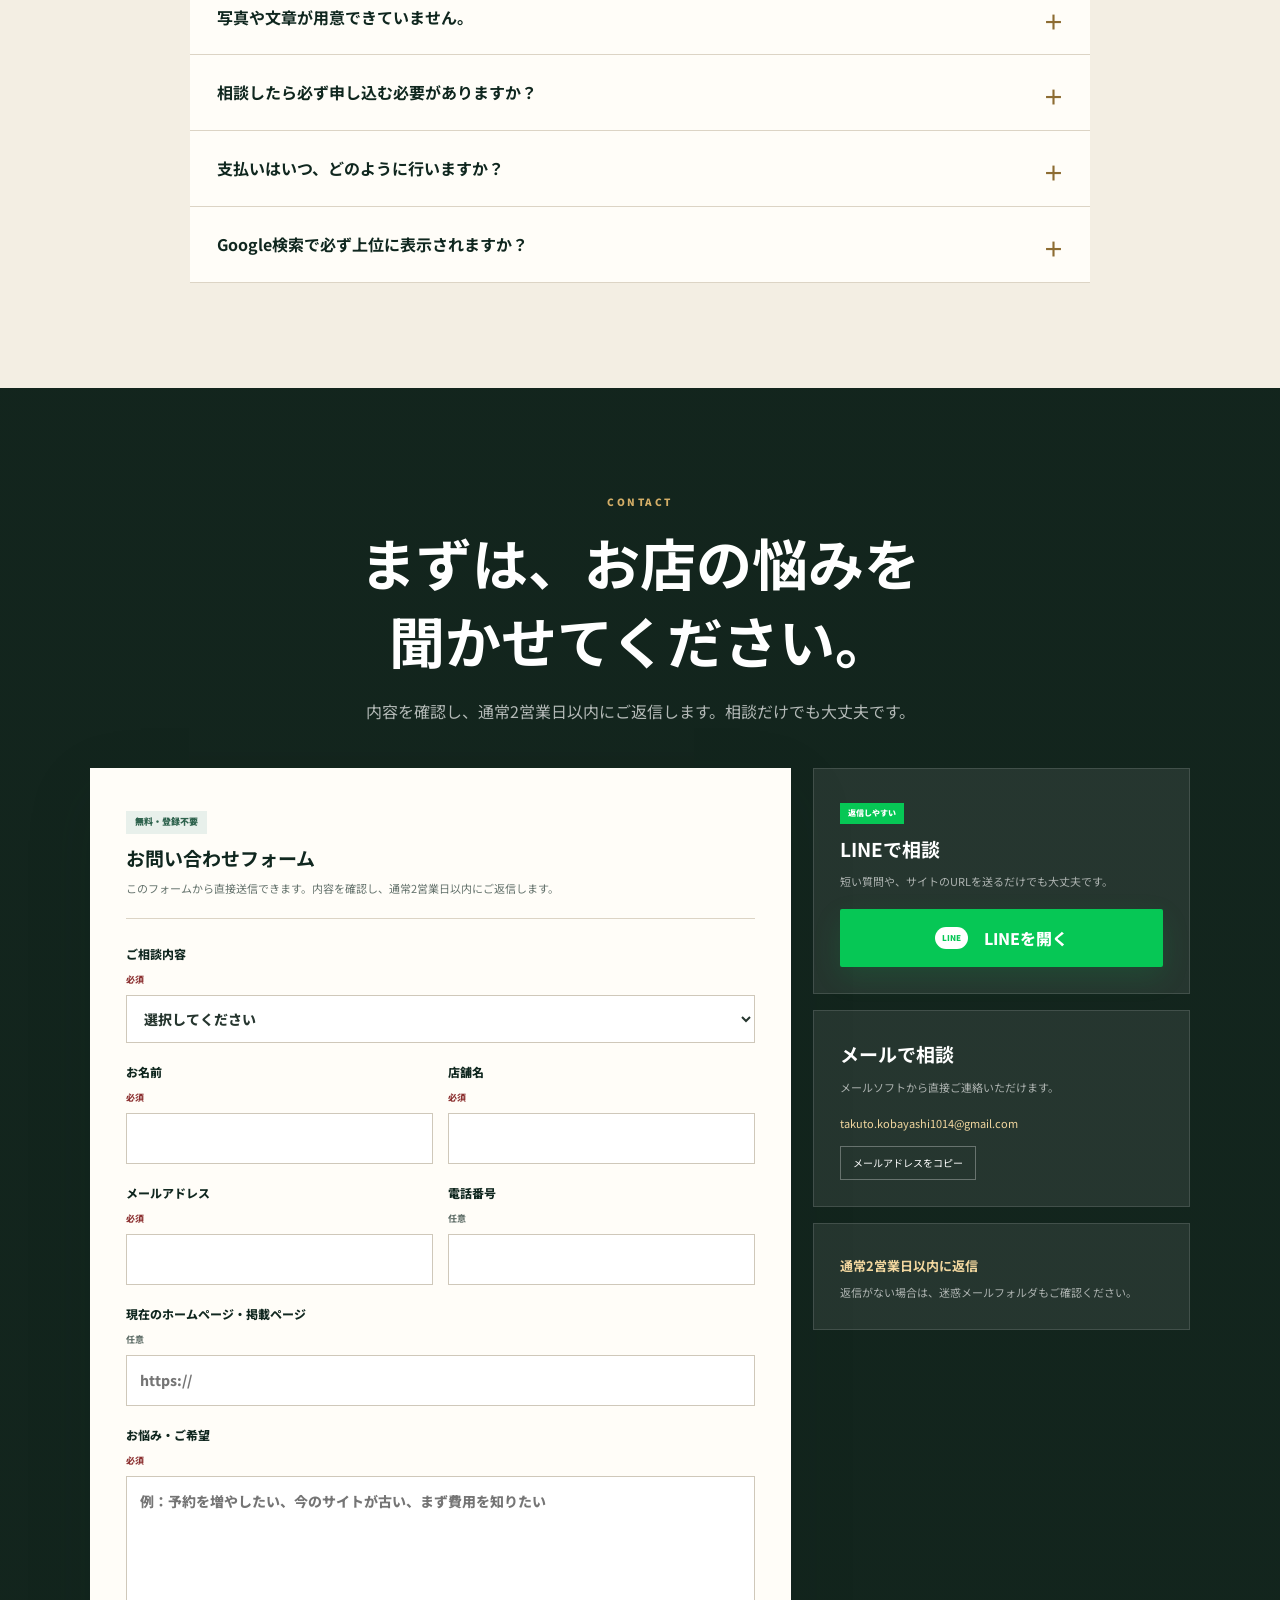
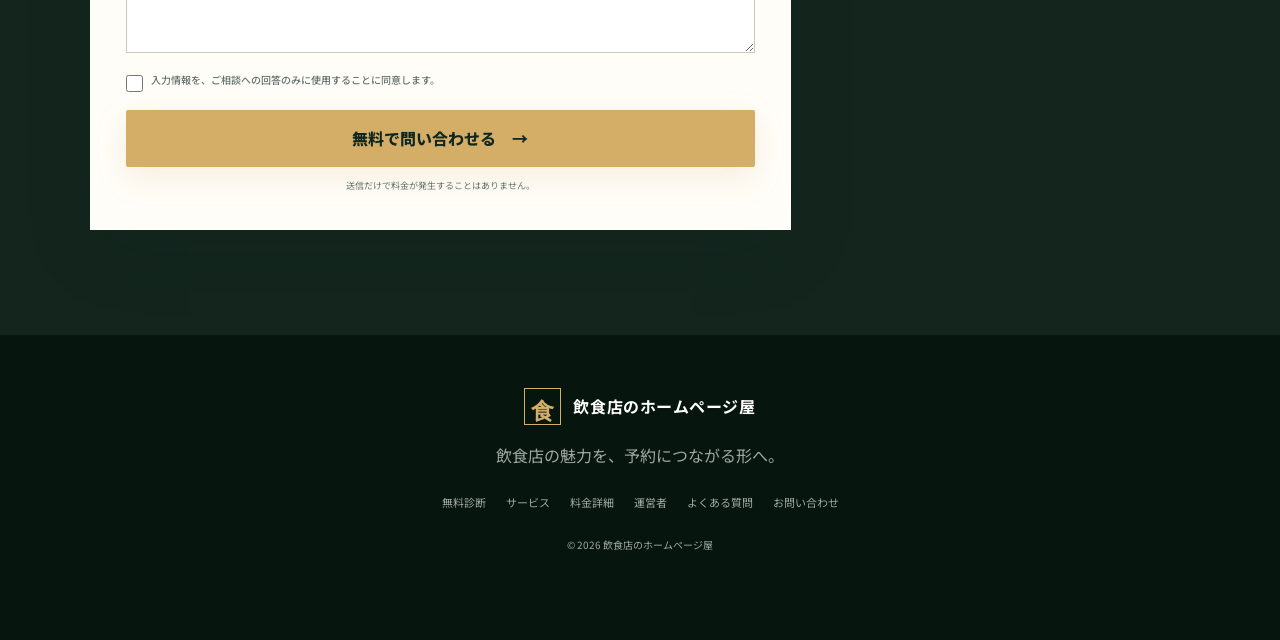
==== commit d2333a51: "Add files via upload" ====
--- a/index.html
+++ b/index.html
@@ -16,7 +16,7 @@
   <link rel="preconnect" href="https://fonts.googleapis.com">
   <link rel="preconnect" href="https://fonts.gstatic.com" crossorigin>
   <link href="https://fonts.googleapis.com/css2?family=Noto+Sans+JP:wght@400;500;600;700;800;900&family=Playfair+Display:wght@600;700&display=swap" rel="stylesheet">
-  <link rel="stylesheet" href="style.css?v=5">
+  <link rel="stylesheet" href="style.css?v=6">
   <script type="application/ld+json">
   {
     "@context": "https://schema.org",
@@ -75,8 +75,17 @@
         <div class="hero-content reveal">
           <p class="eyebrow">FOR RESTAURANT OWNERS</p>
           <p class="hero-label">飲食店専門のホームページ制作</p>
-          <h1>飲食店のホームページを、<br><em>4,980円</em>で。</h1>
-          <p class="hero-copy">買い切り・月額費用0円。現役飲食店マネージャーが、<br class="pc-only">スマホで見やすく、予約につながる1ページを制作します。</p>
+          <h1 class="hero-title">
+            <span>飲食店の</span>
+            <span>ホームページを、</span>
+            <span><em>4,980円</em>で。</span>
+          </h1>
+          <p class="hero-copy">
+            <span>買い切り・月額費用0円。</span>
+            <span>現役飲食店マネージャーが、</span><br class="pc-only">
+            <span>スマホで見やすく予約につながる</span>
+            <span>1ページを制作します。</span>
+          </p>
 
           <div class="hero-offer" aria-label="料金と相談料">
             <div class="hero-price">
@@ -102,7 +111,7 @@
 
         <div class="hero-visual reveal">
           <div class="hero-image-frame">
-            <img src="https://images.unsplash.com/photo-1517248135467-4c7edcad34c4?auto=format&fit=crop&w=1600&q=88" alt="落ち着いた雰囲気のレストラン店内" fetchpriority="high">
+            <img src="hero-restaurant.jpg?v=1" alt="赤提灯が灯る居酒屋で食事を楽しむお客様" fetchpriority="high">
           </div>
           <div class="visual-card">
             <span>現場経験をサイトへ</span>
--- a/style.css
+++ b/style.css
@@ -48,9 +48,11 @@
 .eyebrow{margin:0 0 13px;color:var(--gold);font-size:10px;font-weight:900;letter-spacing:.25em}
 .eyebrow.dark{color:var(--gold-dark)}
 .hero-label{display:inline-flex;margin:0 0 18px;padding:6px 13px;border:1px solid rgba(255,255,255,.2);color:rgba(255,255,255,.83);font-size:12px;font-weight:700;letter-spacing:.08em}
-.hero h1{margin:0 0 22px;font-family:"Playfair Display","Noto Sans JP",serif;font-size:clamp(52px,6vw,84px);line-height:1.15;letter-spacing:.01em}
+.hero h1{margin:0 0 22px;font-family:"Playfair Display","Noto Sans JP",serif;font-size:clamp(52px,5.4vw,76px);line-height:1.15;letter-spacing:.01em}
 .hero h1 em{font-style:normal;color:var(--gold-light)}
+.hero-title>span{display:block;width:max-content;max-width:100%;white-space:nowrap}
 .hero-copy{margin:0;font-size:16px;color:rgba(255,255,255,.79)}
+.hero-copy span{display:inline}
 .hero-offer{display:flex;align-items:stretch;width:max-content;max-width:100%;margin-top:26px;border:1px solid rgba(212,174,103,.42);background:rgba(2,16,10,.28)}
 .hero-price,.hero-consult{display:flex;flex-direction:column;justify-content:center;padding:12px 22px}
 .hero-price{border-right:1px solid rgba(212,174,103,.35)}
@@ -78,7 +80,7 @@
 .hero-visual{position:relative;min-width:0;padding:0 0 54px 36px}
 .hero-image-frame{position:relative;height:525px;overflow:hidden;box-shadow:0 35px 80px rgba(0,0,0,.33)}
 .hero-image-frame::after{content:"";position:absolute;inset:0;border:1px solid rgba(255,255,255,.17)}
-.hero-image-frame img{width:100%;height:100%;object-fit:cover}
+.hero-image-frame img{width:100%;height:100%;object-fit:cover;object-position:center 44%}
 .visual-card{position:absolute;left:0;bottom:17px;width:min(390px,83%);padding:20px 25px;background:var(--paper);color:var(--ink);box-shadow:var(--shadow)}
 .visual-card span,.visual-card strong,.visual-card small{display:block}
 .visual-card span{color:var(--gold-dark);font-size:9px;font-weight:900;letter-spacing:.14em}
@@ -419,8 +421,9 @@
 
   .hero{min-height:auto;padding:105px 21px 62px}
   .hero-grid{grid-template-columns:1fr;gap:42px}
-  .hero h1{font-size:clamp(45px,13vw,62px)}
-  .hero-copy{font-size:14px}
+  .hero h1{font-size:clamp(34px,10.4vw,43px);line-height:1.25;letter-spacing:-.025em}
+  .hero-copy{font-size:14px;line-height:1.85}
+  .hero-copy span{display:block}
   .pc-only{display:none}
   .hero-offer{width:100%}
   .hero-price{flex:1}
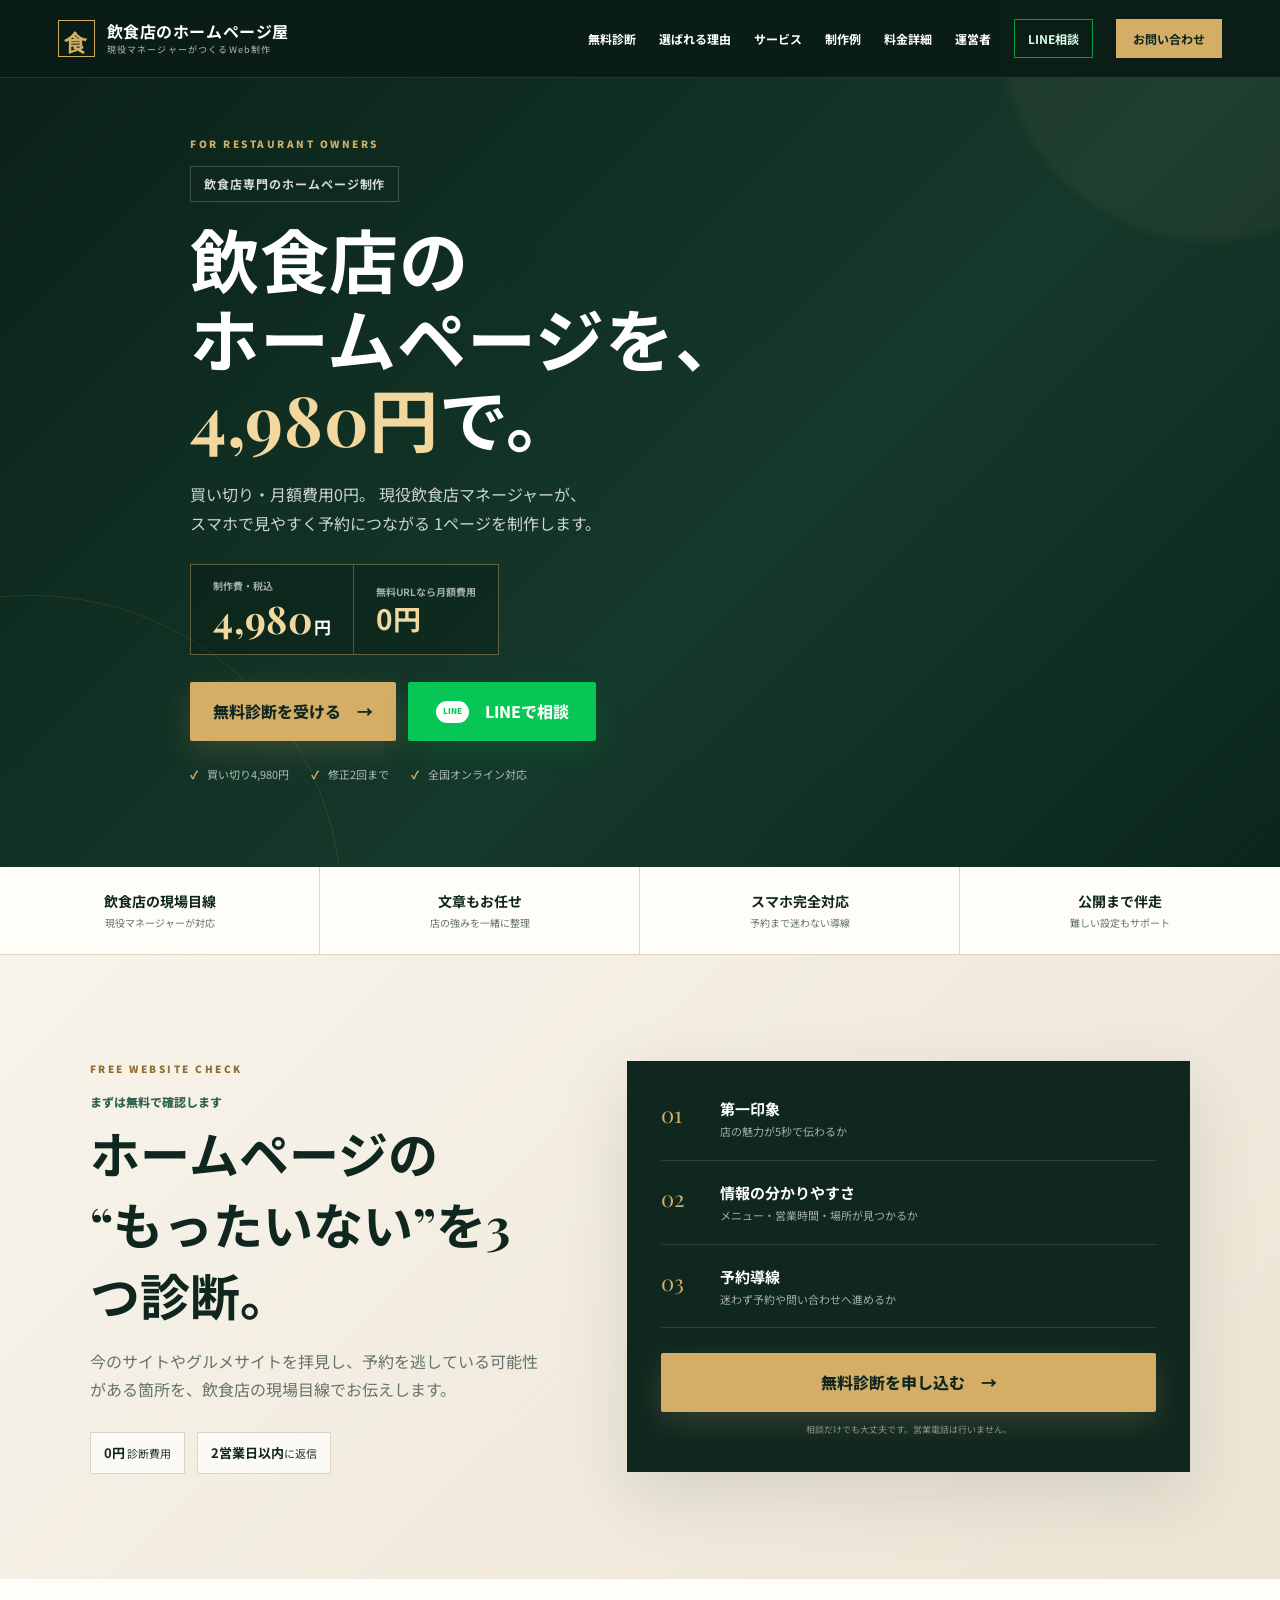
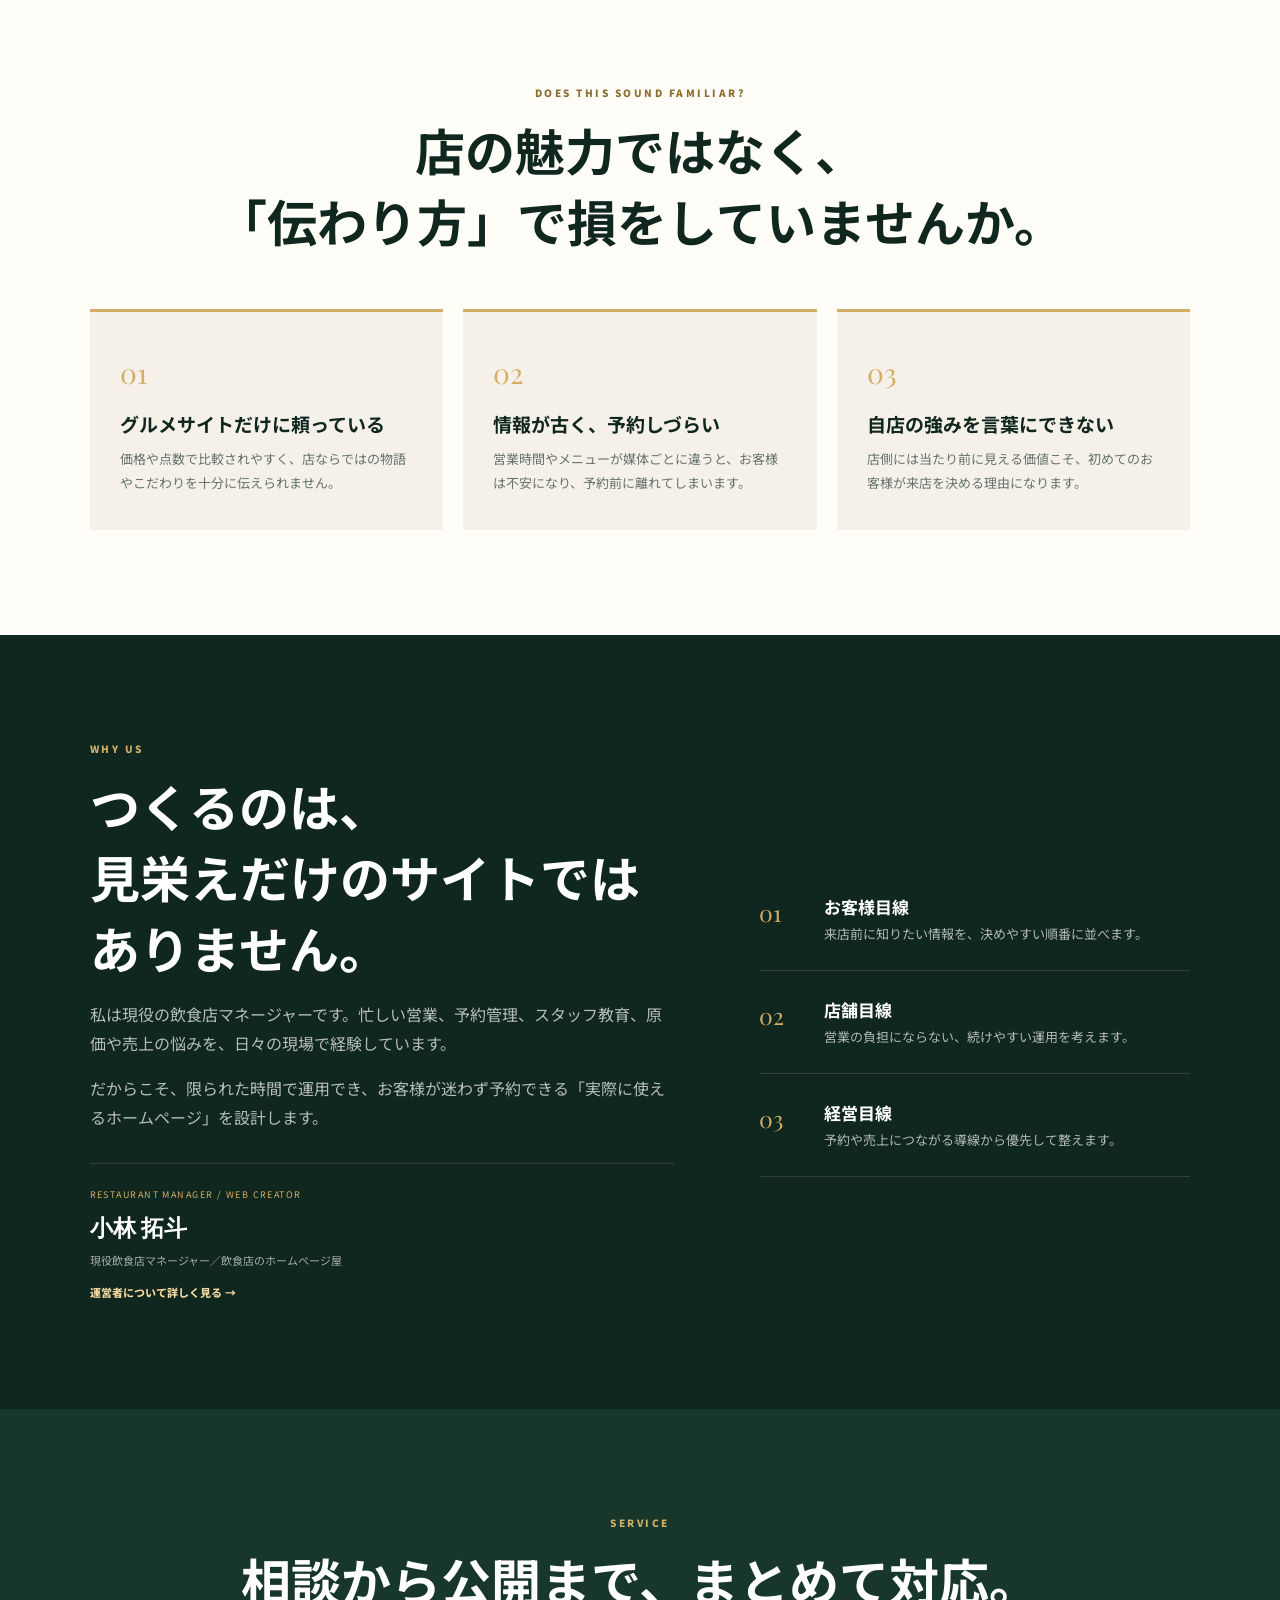
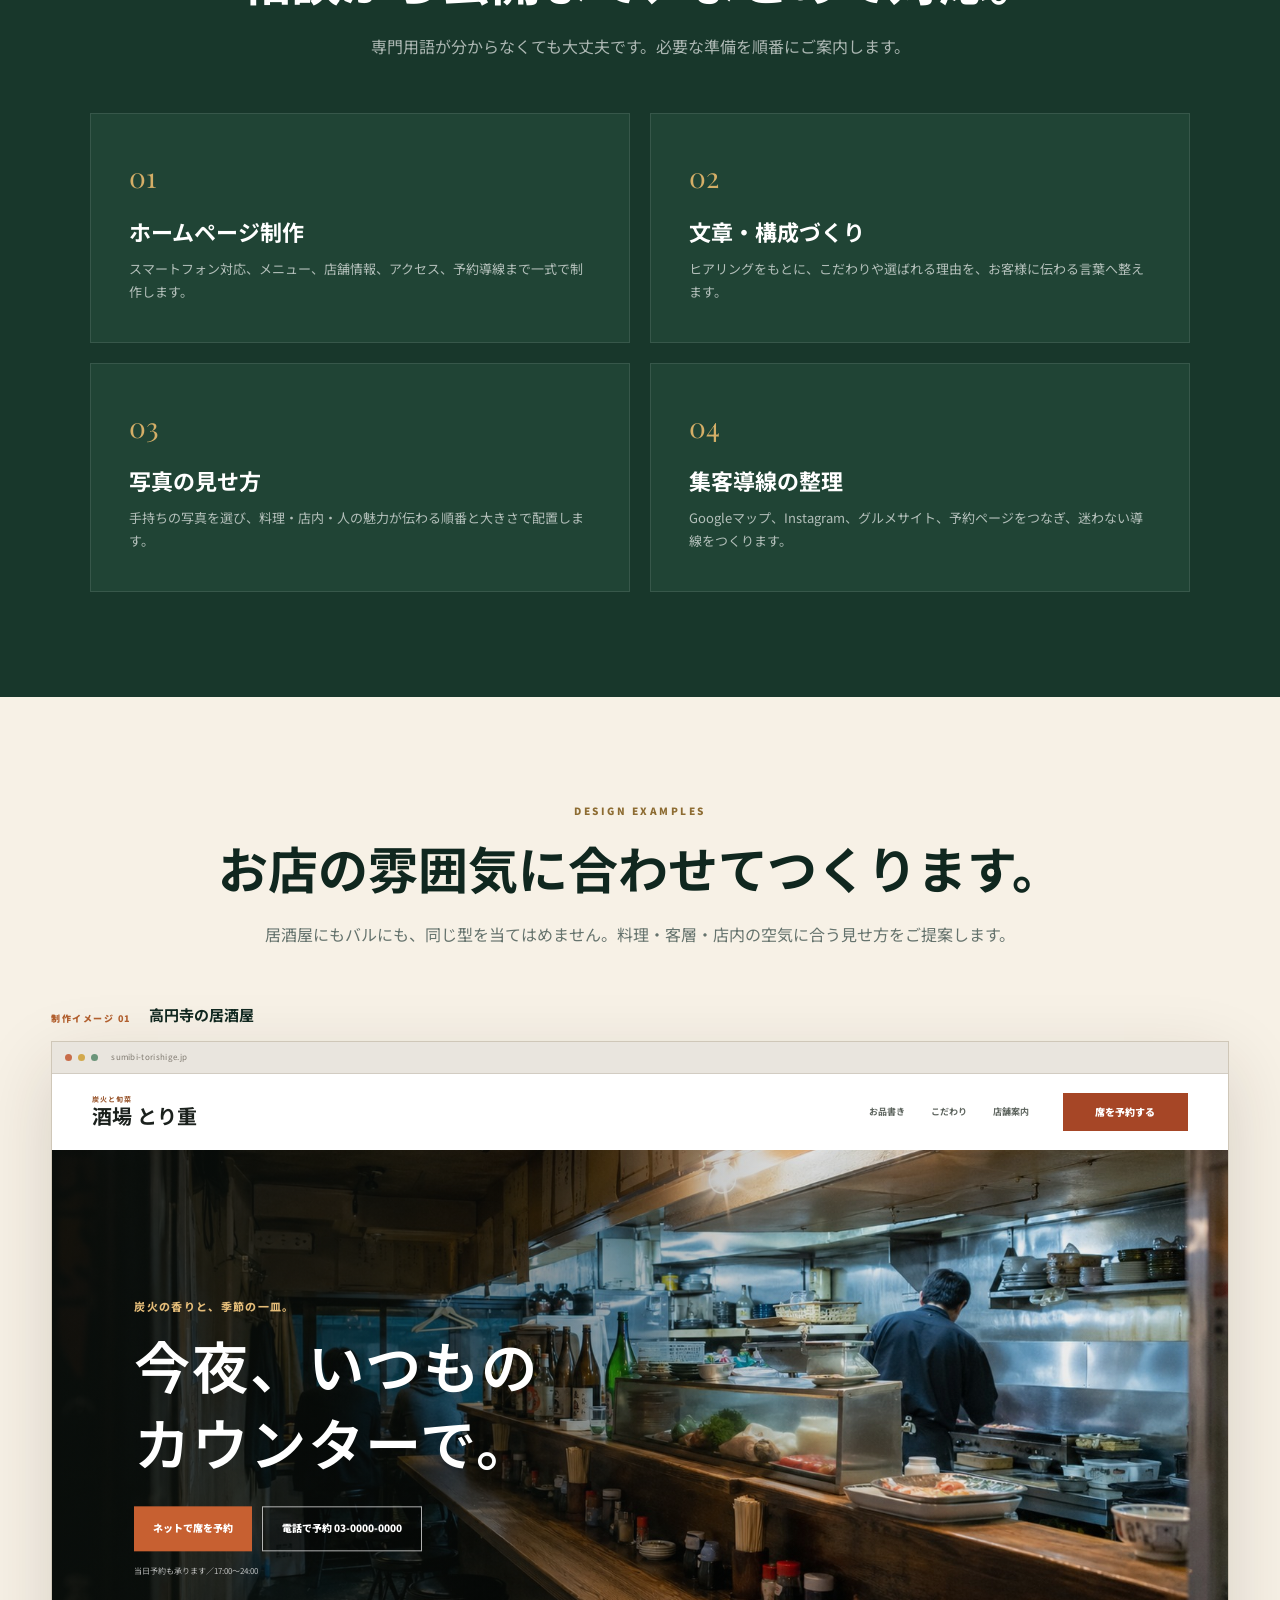
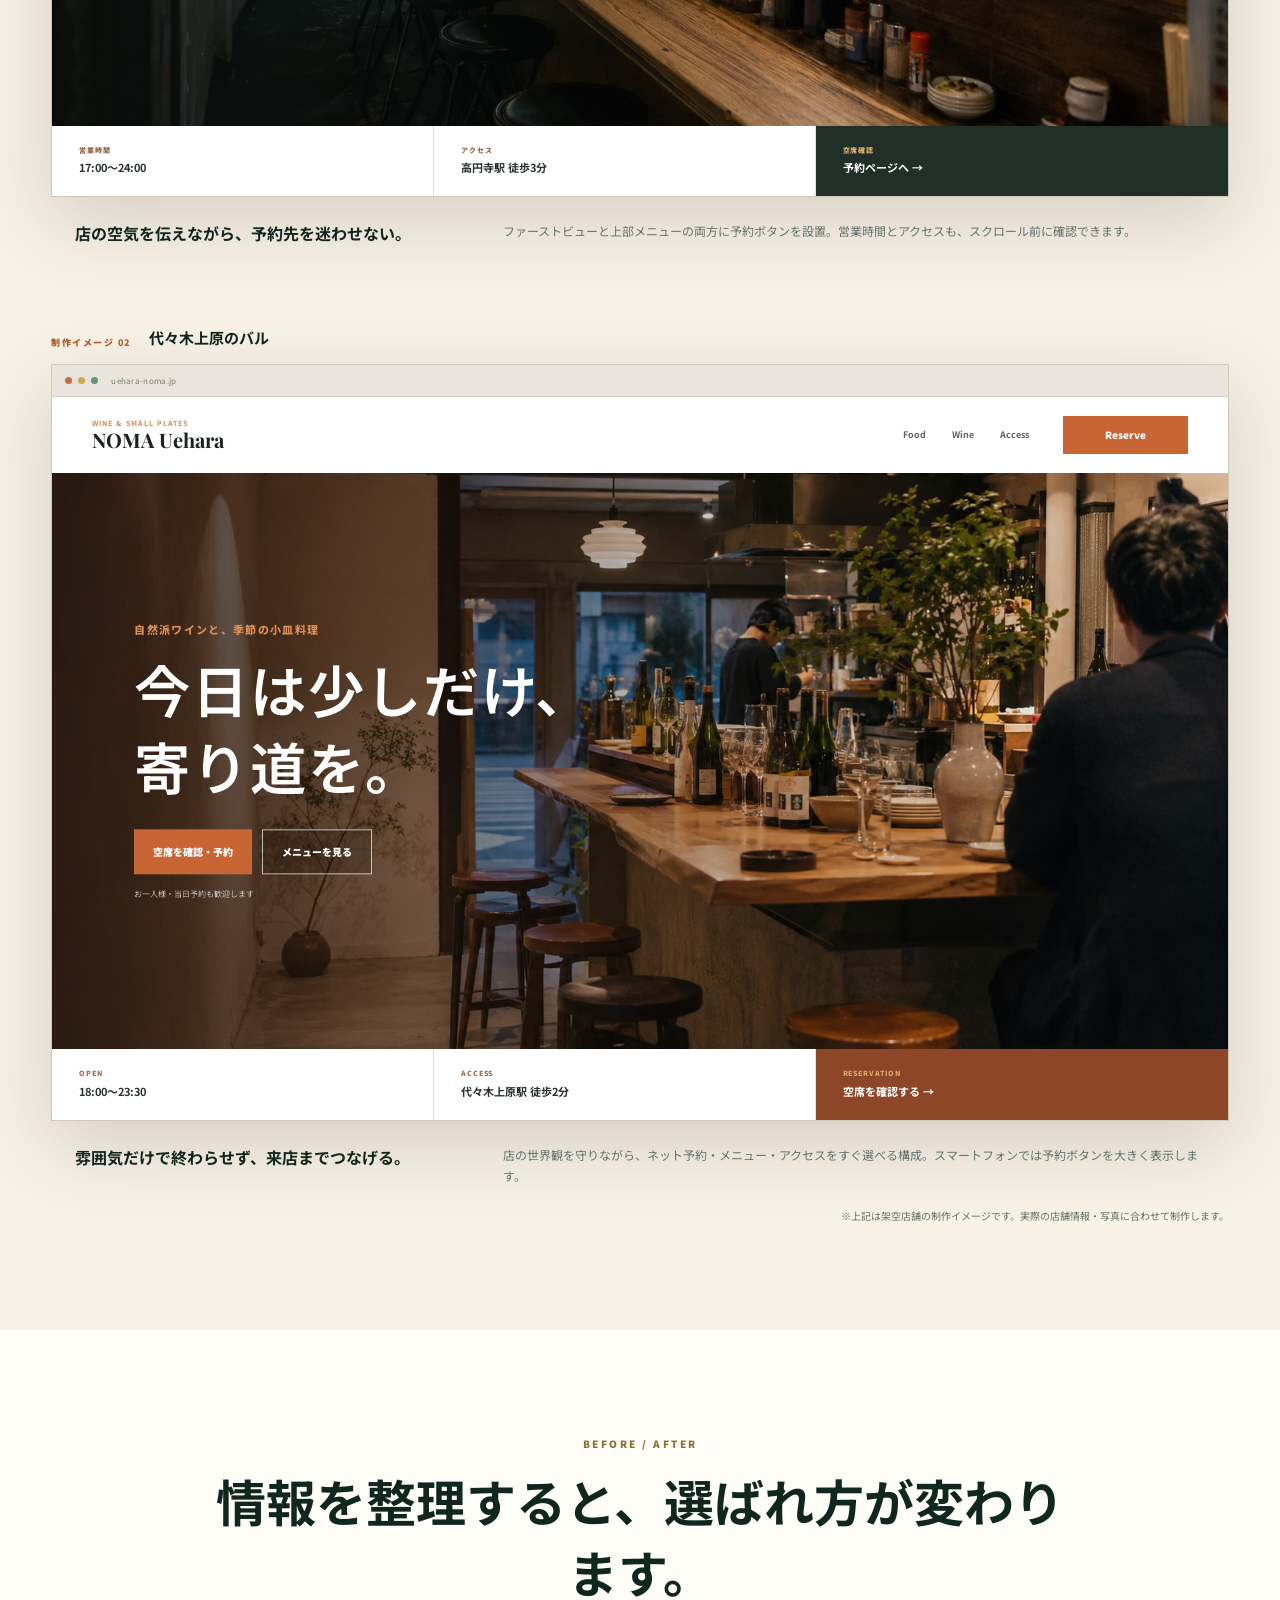
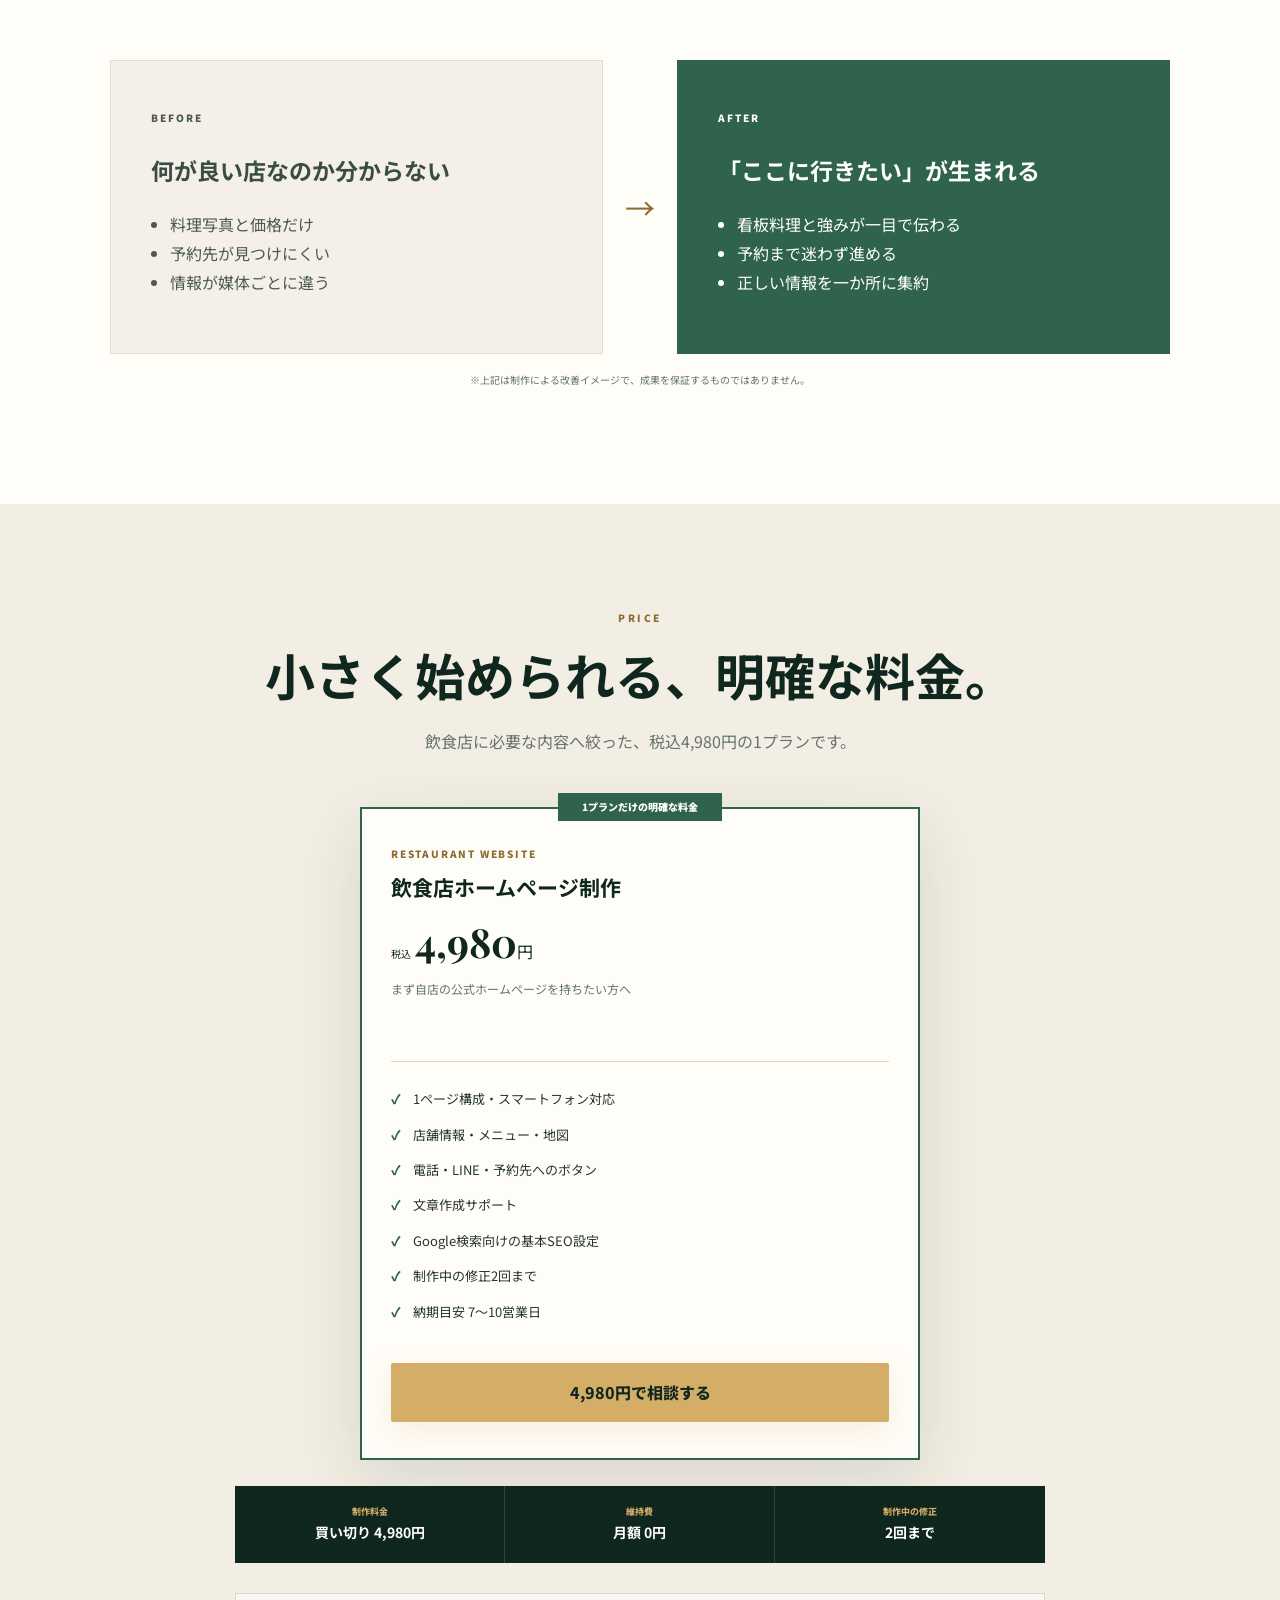
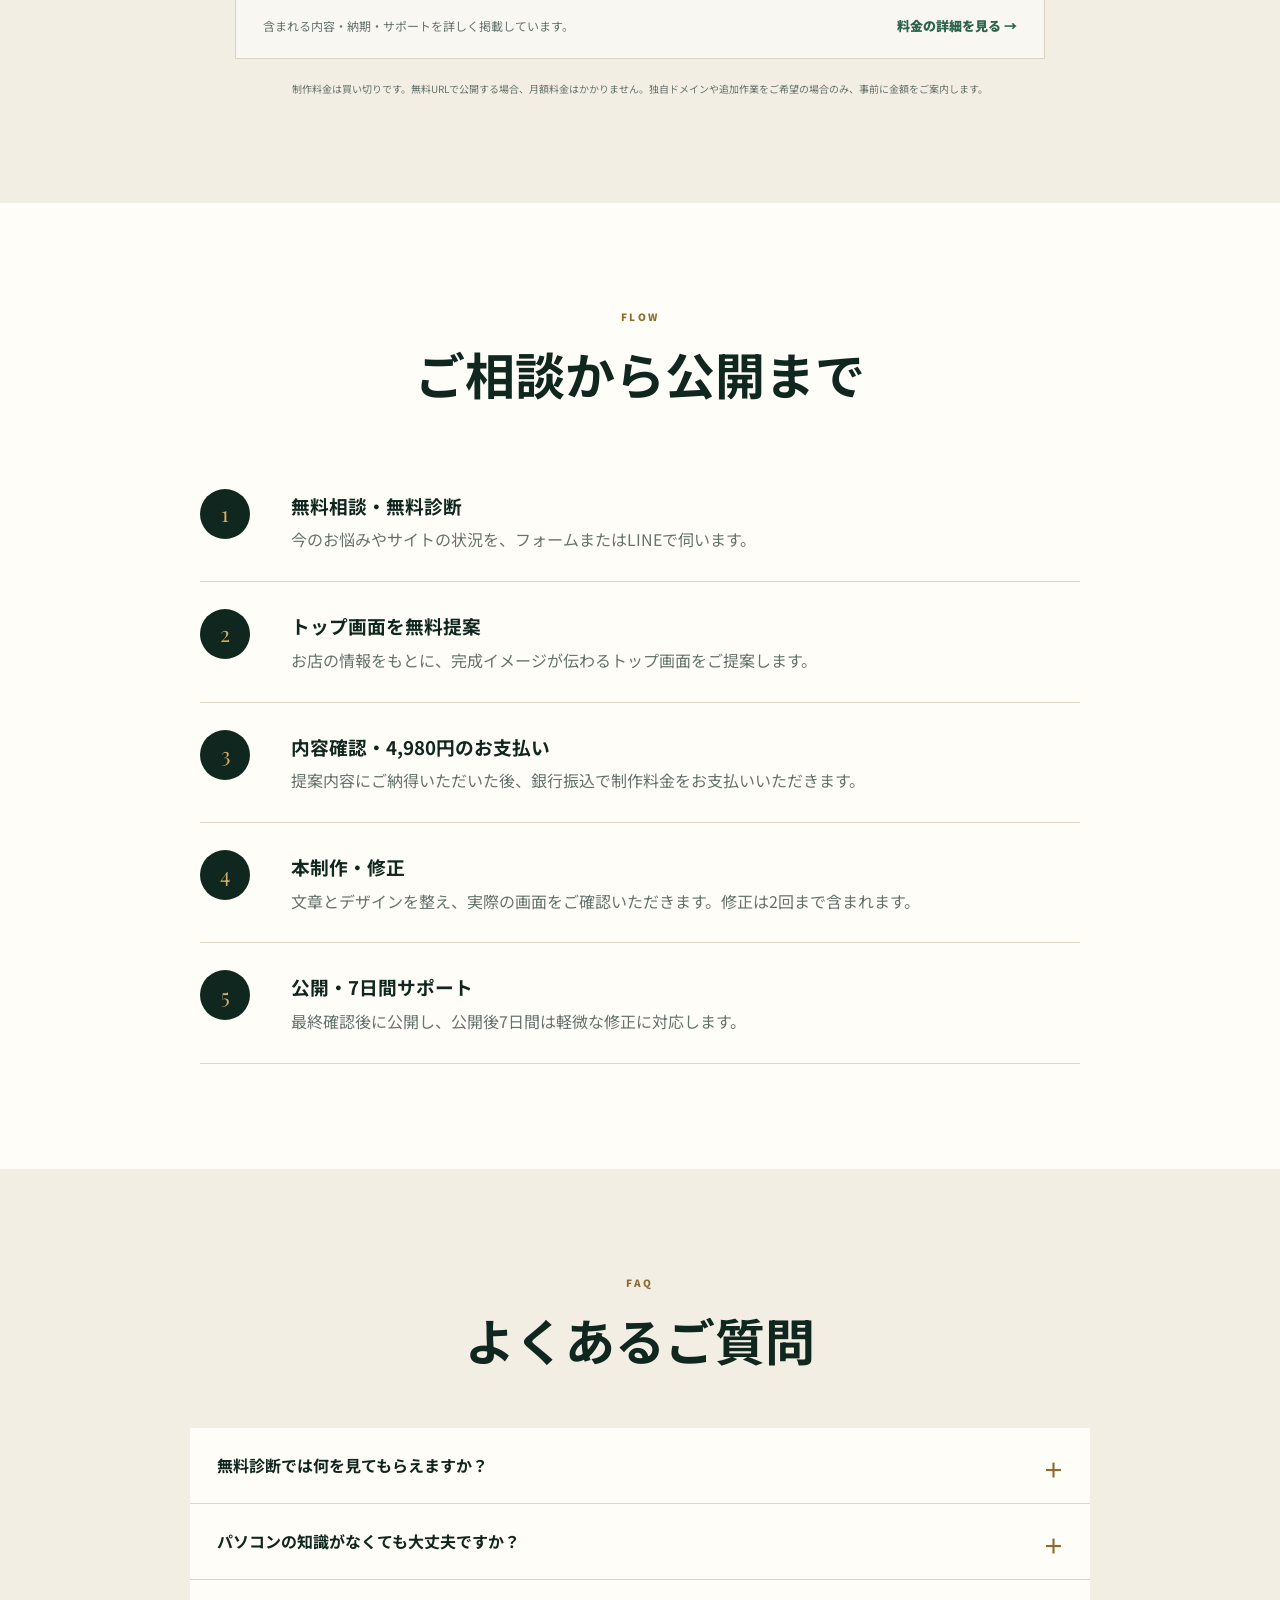
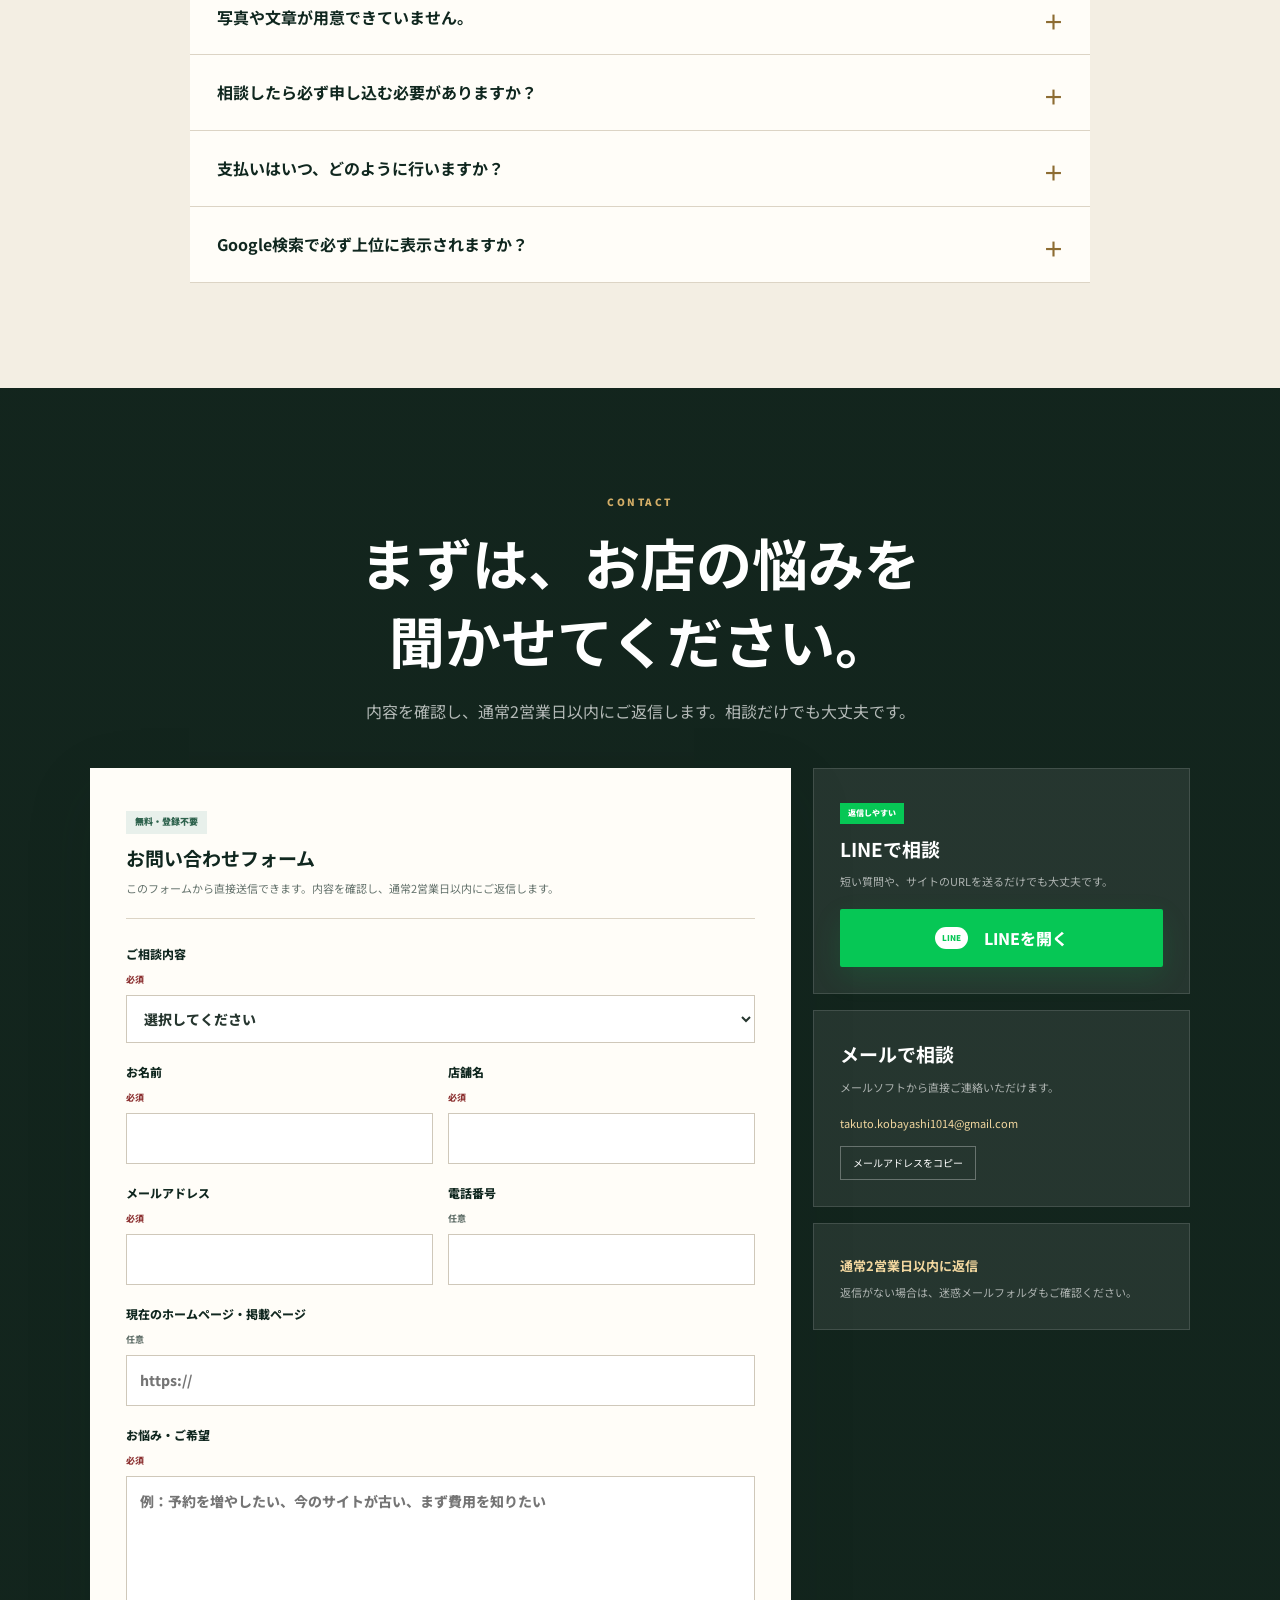
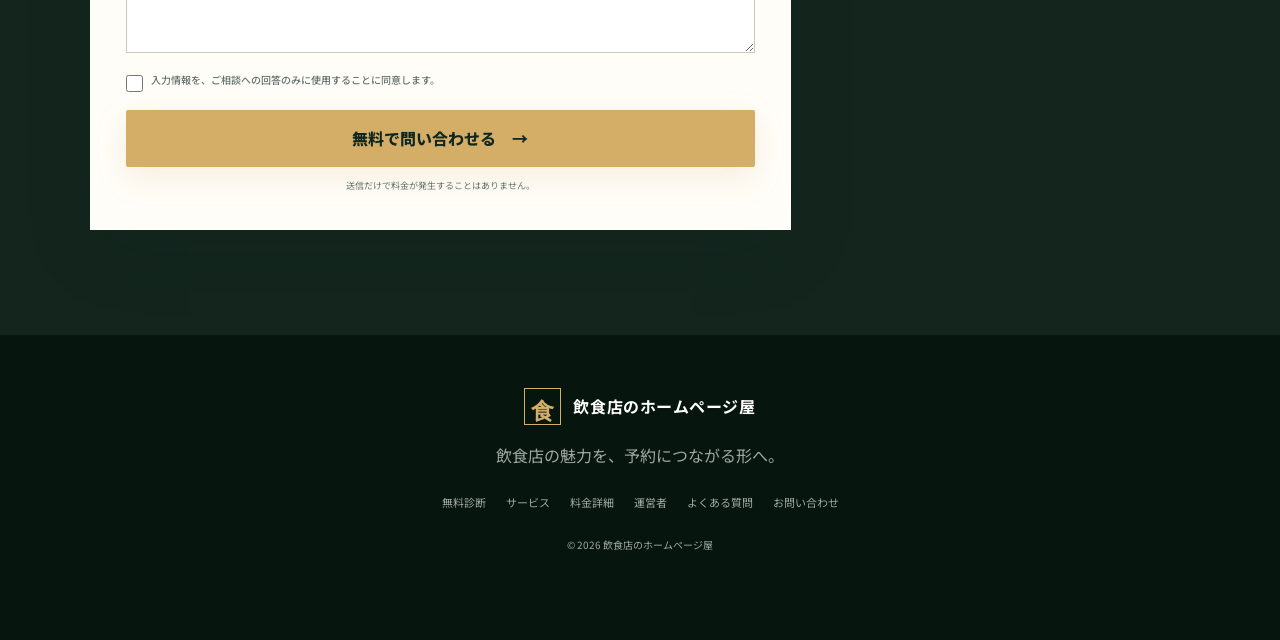
==== commit 132664e9: "Add files via upload" ====
--- a/index.html
+++ b/index.html
@@ -16,7 +16,7 @@
   <link rel="preconnect" href="https://fonts.googleapis.com">
   <link rel="preconnect" href="https://fonts.gstatic.com" crossorigin>
   <link href="https://fonts.googleapis.com/css2?family=Noto+Sans+JP:wght@400;500;600;700;800;900&family=Playfair+Display:wght@600;700&display=swap" rel="stylesheet">
-  <link rel="stylesheet" href="style.css?v=6">
+  <link rel="stylesheet" href="style.css?v=7">
   <script type="application/ld+json">
   {
     "@context": "https://schema.org",
@@ -109,17 +109,6 @@
           </ul>
         </div>
 
-        <div class="hero-visual reveal">
-          <div class="hero-image-frame">
-            <img src="hero-restaurant.jpg?v=1" alt="赤提灯が灯る居酒屋で食事を楽しむお客様" fetchpriority="high">
-          </div>
-          <div class="visual-card">
-            <span>現場経験をサイトへ</span>
-            <strong>予約まで迷わせない設計</strong>
-            <small>店舗情報・メニュー・地図・予約導線</small>
-          </div>
-          <p class="image-note">※写真はイメージです</p>
-        </div>
       </div>
     </section>
 
--- a/style.css
+++ b/style.css
@@ -40,11 +40,11 @@
 .menu-button{display:none;width:44px;height:44px;padding:10px;background:none;border:0}
 .menu-button span{display:block;height:2px;background:#fff;margin:5px 0;transition:.25s}
 
-.hero{position:relative;min-height:785px;display:flex;align-items:center;padding:135px 6.5% 82px;color:#fff;overflow:hidden;background:linear-gradient(135deg,#0a2017 0%,#15392b 60%,#0b261b 100%)}
+.hero{position:relative;min-height:735px;display:flex;align-items:center;padding:135px 6.5% 82px;color:#fff;overflow:hidden;background:linear-gradient(135deg,#0a2017 0%,#15392b 60%,#0b261b 100%)}
 .hero::before{content:"";position:absolute;width:620px;height:620px;border:1px solid rgba(212,174,103,.13);border-radius:50%;left:-280px;bottom:-350px}
 .hero::after{content:"";position:absolute;width:420px;height:420px;border-radius:50%;right:-140px;top:-180px;background:rgba(212,174,103,.06);filter:blur(4px)}
-.hero-grid{position:relative;z-index:2;width:100%;max-width:1260px;margin:auto;display:grid;grid-template-columns:1.02fr .98fr;gap:7%;align-items:center}
-.hero-content{max-width:650px}
+.hero-grid{position:relative;z-index:2;width:100%;max-width:900px;margin:auto}
+.hero-content{width:100%;max-width:900px}
 .eyebrow{margin:0 0 13px;color:var(--gold);font-size:10px;font-weight:900;letter-spacing:.25em}
 .eyebrow.dark{color:var(--gold-dark)}
 .hero-label{display:inline-flex;margin:0 0 18px;padding:6px 13px;border:1px solid rgba(255,255,255,.2);color:rgba(255,255,255,.83);font-size:12px;font-weight:700;letter-spacing:.08em}
@@ -77,17 +77,6 @@
 .hero-points{display:flex;gap:11px 22px;list-style:none;padding:0;margin:24px 0 0;color:rgba(255,255,255,.67);font-size:11px;flex-wrap:wrap}
 .hero-points li{position:relative;padding-left:17px}
 .hero-points li::before{content:"✓";position:absolute;left:0;color:var(--gold);font-weight:900}
-.hero-visual{position:relative;min-width:0;padding:0 0 54px 36px}
-.hero-image-frame{position:relative;height:525px;overflow:hidden;box-shadow:0 35px 80px rgba(0,0,0,.33)}
-.hero-image-frame::after{content:"";position:absolute;inset:0;border:1px solid rgba(255,255,255,.17)}
-.hero-image-frame img{width:100%;height:100%;object-fit:cover;object-position:center 44%}
-.visual-card{position:absolute;left:0;bottom:17px;width:min(390px,83%);padding:20px 25px;background:var(--paper);color:var(--ink);box-shadow:var(--shadow)}
-.visual-card span,.visual-card strong,.visual-card small{display:block}
-.visual-card span{color:var(--gold-dark);font-size:9px;font-weight:900;letter-spacing:.14em}
-.visual-card strong{margin:3px 0;font-size:17px}
-.visual-card small{color:var(--muted);font-size:10px}
-.image-note{position:absolute;right:9px;bottom:22px;margin:0;color:rgba(255,255,255,.55);font-size:9px}
-
 .trust-strip{display:grid;grid-template-columns:repeat(4,1fr);background:var(--paper);border-bottom:1px solid var(--line)}
 .trust-strip p{margin:0;padding:22px 24px;text-align:center;border-right:1px solid var(--line)}
 .trust-strip p:last-child{border:0}
@@ -382,15 +371,11 @@
 @media(max-width:1050px){
   .nav{gap:14px}
   .hero{padding-left:5%;padding-right:5%}
-  .hero-grid{gap:4%}
-  .hero-image-frame{height:470px}
 }
 
 @media(max-width:920px){
   .nav{gap:12px}
   .nav>a:not(.nav-line,.nav-cta){display:none}
-  .hero-grid{grid-template-columns:1.1fr .9fr;gap:3%}
-  .hero-visual{padding-left:18px}
   .reason-inner{gap:43px}
   .price-grid{grid-template-columns:1fr;max-width:620px}
   .price-card.featured{transform:none;margin:9px 0}
@@ -420,7 +405,6 @@
   .nav-line,.nav-cta{text-align:center;margin-top:7px}
 
   .hero{min-height:auto;padding:105px 21px 62px}
-  .hero-grid{grid-template-columns:1fr;gap:42px}
   .hero h1{font-size:clamp(34px,10.4vw,43px);line-height:1.25;letter-spacing:-.025em}
   .hero-copy{font-size:14px;line-height:1.85}
   .hero-copy span{display:block}
@@ -432,11 +416,6 @@
   .hero-actions{display:grid;grid-template-columns:1fr;gap:10px}
   .hero-actions .button{width:100%}
   .hero-points{gap:8px 15px}
-  .hero-visual{padding:0 0 48px}
-  .hero-image-frame{height:330px}
-  .visual-card{left:10px;bottom:9px;width:calc(100% - 35px);padding:17px 19px}
-  .image-note{right:5px;bottom:-3px}
-
   .trust-strip{grid-template-columns:1fr 1fr}
   .trust-strip p{padding:15px 10px;border-bottom:1px solid var(--line)}
   .trust-strip p:nth-child(2){border-right:0}
